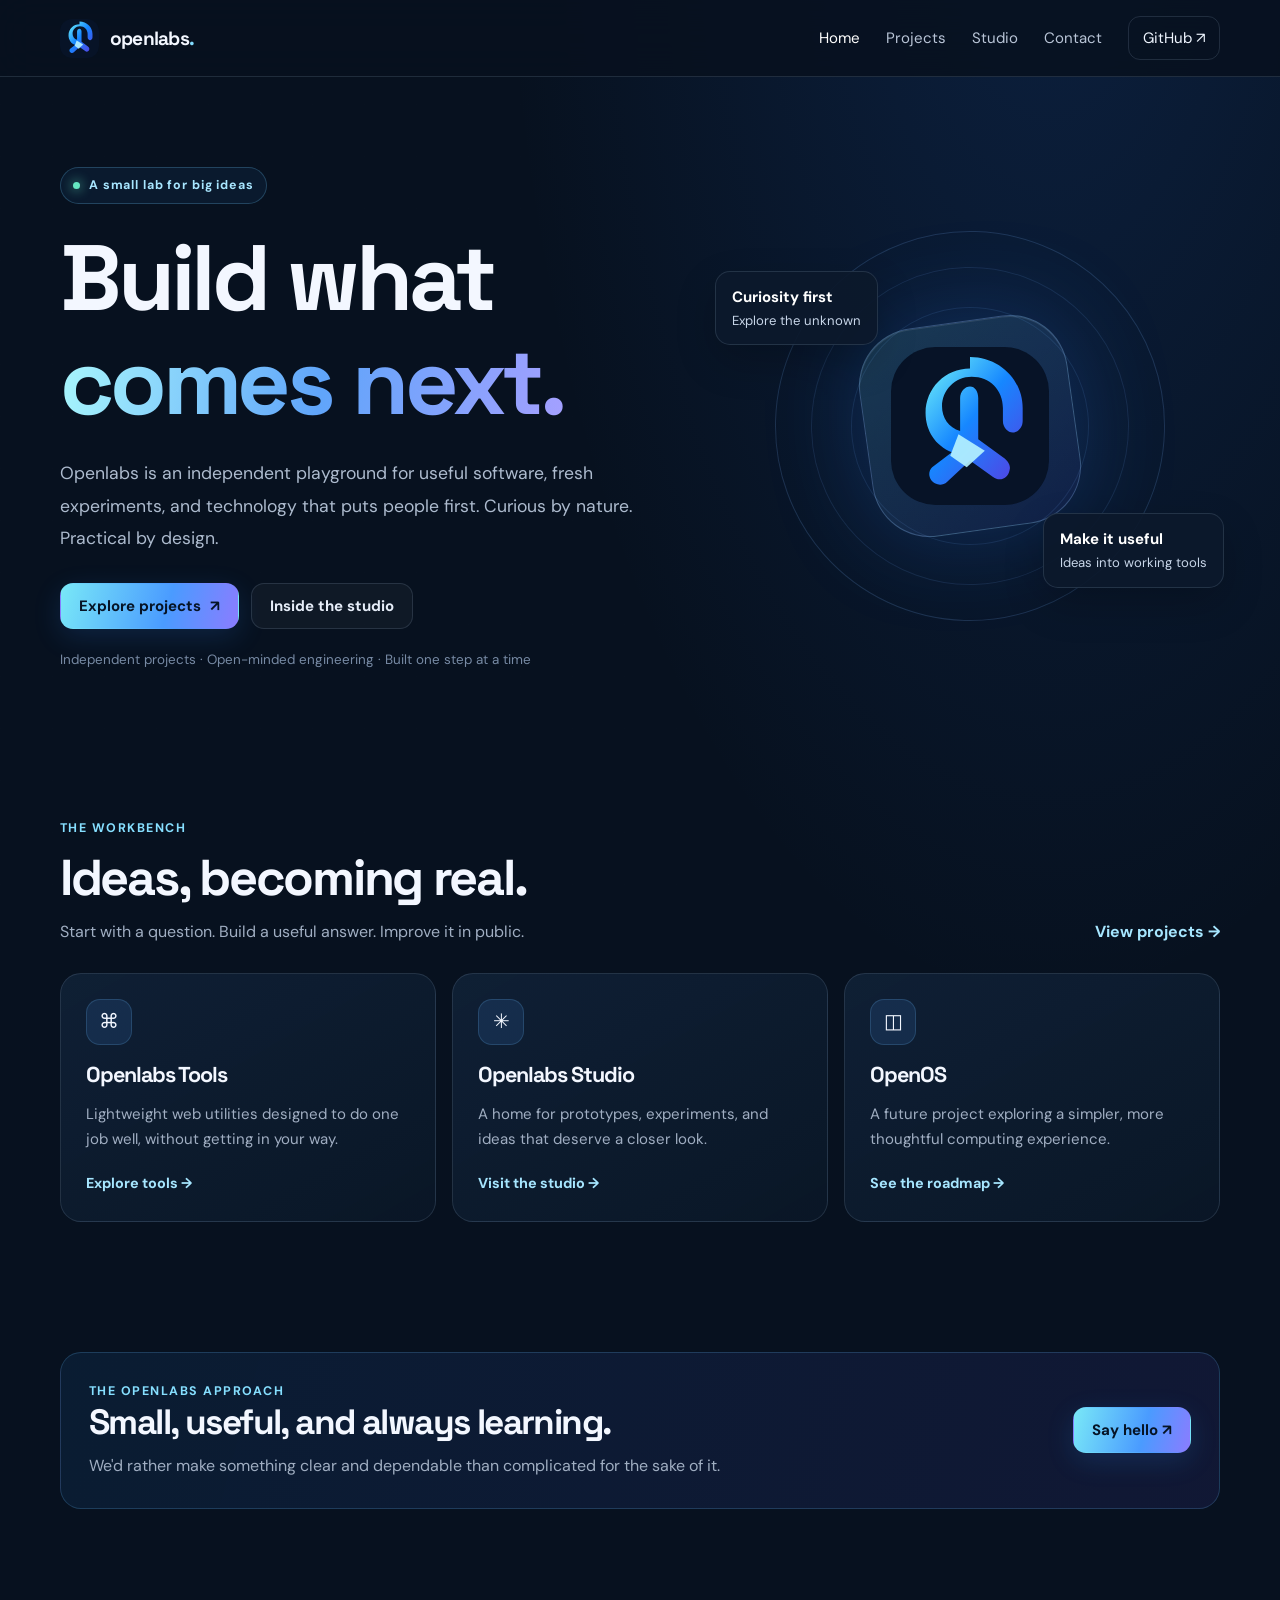
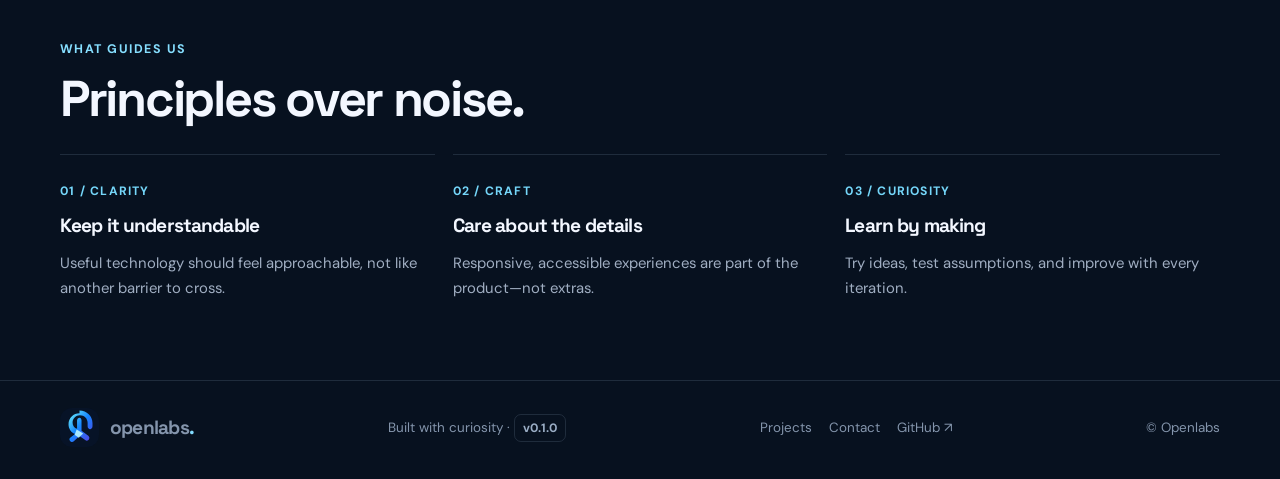
==== index.html @ aa815cd7 "V1" ====
<!doctype html>
<html lang="en">
<head>
<meta charset="utf-8"><meta name="viewport" content="width=device-width,initial-scale=1">
<meta name="theme-color" content="#07111f"><meta name="description" content="Openlabs builds useful software, fresh experiments, and thoughtful technology.">
<title>Openlabs — Build what comes next</title><link rel="icon" href="assets/openlabs-mark.svg" type="image/svg+xml"><link rel="stylesheet" href="styles.css"><script defer src="app.js"></script>
</head>
<body>
<a class="skip" href="#main">Skip to content</a>
<header class="top"><div class="wrap nav">
<a class="brand" href="index.html"><img src="assets/openlabs-mark.svg" alt=""><span>openlabs<span class="dot">.</span></span></a>
<button class="menu" data-menu aria-expanded="false" aria-label="Open navigation">☰</button>
<nav data-nav><a aria-current="page" href="index.html">Home</a><a href="projects.html">Projects</a><a href="studio.html">Studio</a><a href="contact.html">Contact</a><a class="nav-cta" href="https://github.com/OpenLabs-web/OpenLabs-Web" target="_blank" rel="noreferrer">GitHub ↗</a></nav>
</div></header>
<main id="main">
<section class="hero wrap">
<div class="hero-copy"><span class="pill"><i></i>A small lab for big ideas</span>
<h1>Build what<br><span class="gradient">comes next.</span></h1>
<p class="lead">Openlabs is an independent playground for useful software, fresh experiments, and technology that puts people first. Curious by nature. Practical by design.</p>
<div class="actions"><a class="button primary" href="projects.html">Explore projects <span>↗</span></a><a class="button secondary" href="studio.html">Inside the studio</a></div>
<p class="subtle">Independent projects · Open-minded engineering · Built one step at a time</p></div>
<div class="visual" aria-label="Openlabs logo illustration"><div class="orbit"></div><div class="logo-box"><img src="assets/openlabs-mark.svg" alt="Openlabs mark"></div><div class="float f1"><b>Curiosity first</b><span>Explore the unknown</span></div><div class="float f2"><b>Make it useful</b><span>Ideas into working tools</span></div></div>
</section>
<section class="section wrap"><div class="heading"><div><p class="kicker">THE WORKBENCH</p><h2>Ideas, becoming real.</h2><p class="muted">Start with a question. Build a useful answer. Improve it in public.</p></div><a class="link" href="projects.html">View projects →</a></div>
<div class="cards">
<article class="card"><div class="icon">⌘</div><h3>Openlabs Tools</h3><p>Lightweight web utilities designed to do one job well, without getting in your way.</p><a class="link" href="projects.html#tools">Explore tools →</a></article>
<article class="card"><div class="icon">✳</div><h3>Openlabs Studio</h3><p>A home for prototypes, experiments, and ideas that deserve a closer look.</p><a class="link" href="studio.html">Visit the studio →</a></article>
<article class="card"><div class="icon">◫</div><h3>OpenOS</h3><p>A future project exploring a simpler, more thoughtful computing experience.</p><a class="link" href="projects.html#openos">See the roadmap →</a></article>
</div></section>
<section class="section wrap"><div class="banner"><div><p class="kicker">THE OPENLABS APPROACH</p><h2>Small, useful, and always learning.</h2><p class="muted">We'd rather make something clear and dependable than complicated for the sake of it.</p></div><a class="button primary" href="contact.html">Say hello ↗</a></div></section>
<section class="section wrap"><p class="kicker">WHAT GUIDES US</p><h2>Principles over noise.</h2><div class="values"><article><span>01 / CLARITY</span><h3>Keep it understandable</h3><p>Useful technology should feel approachable, not like another barrier to cross.</p></article><article><span>02 / CRAFT</span><h3>Care about the details</h3><p>Responsive, accessible experiences are part of the product—not extras.</p></article><article><span>03 / CURIOSITY</span><h3>Learn by making</h3><p>Try ideas, test assumptions, and improve with every iteration.</p></article></div></section>
</main>
<footer><div class="wrap foot"><a class="brand" href="index.html"><img src="assets/openlabs-mark.svg" alt=""><span>openlabs<span class="dot">.</span></span></a><span>Built with curiosity · <b class="version">v0.1.0</b></span><div><a href="projects.html">Projects</a><a href="contact.html">Contact</a><a href="https://github.com/OpenLabs-web/OpenLabs-Web" target="_blank" rel="noreferrer">GitHub ↗</a></div><span>© <span data-year></span> Openlabs</span></div></footer>
</body></html>
---- styles.css ----
@import url('https://fonts.googleapis.com/css2?family=DM+Sans:wght@400;500;600;700&family=Space+Grotesk:wght@400;500;600;700&display=swap');
:root{color-scheme:dark;--bg:#07111f;--panel:#0d1a2c;--text:#f3f7ff;--muted:#a0aec2;--line:rgba(174,197,229,.15);--blue:#3295ff;--cyan:#67e8f9;--max:1160px}
*{box-sizing:border-box}html{scroll-behavior:smooth;scroll-padding-top:90px}body{margin:0;background:radial-gradient(ellipse at 82% -8%,rgba(35,109,225,.17),transparent 37%),var(--bg);color:var(--text);font:16px/1.65 'DM Sans',sans-serif}body:before{content:"";position:fixed;inset:0;pointer-events:none;z-index:-1;opacity:.2;background-image:linear-gradient(rgba(255,255,255,.018) 1px,transparent 1px),linear-gradient(90deg,rgba(255,255,255,.018) 1px,transparent 1px);background-size:52px 52px}
a{color:inherit;text-decoration:none}button,input,textarea{font:inherit}.wrap{width:min(calc(100% - 40px),var(--max));margin-inline:auto}.skip{position:absolute;left:-9999px;top:8px}.skip:focus{left:8px;background:#fff;color:#000;padding:10px;z-index:99}
.top{position:sticky;top:0;z-index:20;background:rgba(7,17,31,.86);backdrop-filter:blur(18px);border-bottom:1px solid var(--line)}.nav{min-height:76px;display:flex;align-items:center;justify-content:space-between;gap:24px}.brand{display:inline-flex;align-items:center;gap:11px;font:700 1.2rem 'Space Grotesk',sans-serif;letter-spacing:-.04em;white-space:nowrap}.brand img{width:39px;height:39px;border-radius:12px}.dot{color:#82dcff}.nav nav{display:flex;align-items:center;gap:26px;color:#b9c5d7;font-size:.94rem}.nav nav a:hover,.nav nav a[aria-current=page]{color:white}.nav .nav-cta{border:1px solid var(--line);border-radius:12px;padding:9px 14px;color:#eff6ff}.menu{display:none;border:1px solid var(--line);background:var(--panel);color:white;border-radius:12px;padding:8px 12px}
.hero{display:grid;grid-template-columns:1.1fr .9fr;align-items:center;gap:48px;padding-top:90px;padding-bottom:68px;position:relative}.pill{display:inline-flex;align-items:center;gap:9px;padding:7px 12px;border:1px solid rgba(115,205,255,.23);background:rgba(66,160,255,.07);border-radius:99px;color:#a8e6ff;font-size:.78rem;font-weight:700;letter-spacing:.07em}.pill i{width:7px;height:7px;border-radius:50%;background:#65e7c1;box-shadow:0 0 12px #65e7c1}
h1,h2,h3{font-family:'Space Grotesk',sans-serif;letter-spacing:-.045em;line-height:1.13;margin-top:0}h1{font-size:clamp(3.2rem,7.5vw,5.8rem);margin:22px 0}.gradient{background:linear-gradient(100deg,#a5f3fc 3%,#60a5fa 52%,#a5a0ff);-webkit-background-clip:text;background-clip:text;color:transparent}.lead{max-width:620px;color:#adbbce;font-size:1.1rem;line-height:1.85}.actions{display:flex;flex-wrap:wrap;gap:12px;margin:28px 0 20px}.button{display:inline-flex;align-items:center;justify-content:center;gap:9px;min-height:46px;padding:0 18px;border:1px solid transparent;border-radius:13px;font-weight:700;font-size:.94rem;cursor:pointer;transition:transform .2s}.button:hover{transform:translateY(-2px)}.primary{color:#061426;background:linear-gradient(105deg,#79e8f7,#4a9bff 60%,#8b7cff);box-shadow:0 8px 28px rgba(47,135,255,.16)}.secondary{background:rgba(255,255,255,.035);border-color:var(--line);color:#e6edf8}.subtle{font-size:.84rem;color:#778aa4}
.visual{min-height:380px;display:grid;place-items:center;position:relative}.orbit{position:absolute;width:min(100%,390px);aspect-ratio:1;border:1px solid rgba(126,180,255,.18);border-radius:50%;transform:rotate(-20deg)}.orbit:before,.orbit:after{content:"";position:absolute;border:1px solid rgba(126,180,255,.12);border-radius:50%;inset:35px;transform:rotate(40deg)}.orbit:after{inset:75px;transform:rotate(-55deg)}.logo-box{width:210px;height:210px;display:grid;place-items:center;position:relative;border-radius:58px;background:linear-gradient(145deg,rgba(100,212,255,.18),rgba(69,96,255,.13));border:1px solid rgba(146,197,255,.28);box-shadow:0 0 100px rgba(37,124,255,.23),inset 0 1px rgba(255,255,255,.1);transform:rotate(-8deg)}.logo-box img{width:158px;height:158px;transform:rotate(8deg)}.float{position:absolute;background:rgba(13,26,44,.92);border:1px solid var(--line);box-shadow:0 16px 40px #0003;padding:13px 16px;border-radius:15px;font-size:.82rem;color:#c8d6e9}.float b,.float span{display:block}.float b{color:white;font-size:.94rem}.f1{top:35px;left:-5px}.f2{bottom:28px;right:-4px}
.section{padding:65px 0}.heading{display:flex;align-items:end;justify-content:space-between;gap:25px;margin-bottom:27px}.kicker{color:#86dfff;font-size:.78rem;text-transform:uppercase;letter-spacing:.12em;font-weight:700;margin:0 0 12px}h2{font-size:clamp(2rem,4vw,3.15rem);margin:0 0 12px}.muted{color:var(--muted);max-width:640px;margin:0}.link{display:inline-flex;color:#a6e6ff;font-weight:700;white-space:nowrap}.cards{display:grid;grid-template-columns:repeat(3,1fr);gap:16px}.card{padding:25px;border-radius:21px;border:1px solid var(--line);background:linear-gradient(150deg,rgba(17,34,56,.88),rgba(10,23,39,.95));min-height:215px;transition:transform .2s,border-color .2s}.card:hover{transform:translateY(-4px);border-color:#6fc7ff66}.icon{width:46px;height:46px;display:grid;place-items:center;border-radius:14px;background:#489bff1f;border:1px solid #70c0ff30;font-size:1.25rem;margin-bottom:18px}.card h3{font-size:1.35rem;margin-bottom:10px}.card p{color:var(--muted);font-size:.94rem;margin-bottom:18px}.card .link{font-size:.9rem}.banner{padding:28px;border:1px solid #6ec2ff33;border-radius:21px;background:linear-gradient(105deg,#1c6bb422,#574fd01f);display:flex;align-items:center;justify-content:space-between;gap:25px}.banner h2{font-size:clamp(1.6rem,3vw,2.2rem)}.banner p{margin-bottom:0}.values{display:grid;grid-template-columns:repeat(3,1fr);gap:18px;margin-top:26px}.values article{border-top:1px solid var(--line);padding:22px 12px 0 0}.values span,.status{font-size:.76rem;color:#75d7fa;font-weight:700;letter-spacing:.1em}.values h3{margin:11px 0;font-size:1.2rem}.values p{color:var(--muted);font-size:.93rem}.page-hero{padding-top:74px;padding-bottom:34px}.page-hero h1{font-size:clamp(2.9rem,6vw,4.8rem);margin:20px 0}.page-hero .lead{max-width:720px}.tall{min-height:270px;display:flex;flex-direction:column}.tall .status{margin:0 0 16px}.tall .link{margin-top:auto;padding-top:12px}.contact-grid{display:grid;grid-template-columns:.85fr 1.15fr;gap:20px}.panel{padding:28px;border:1px solid var(--line);border-radius:21px;background:var(--panel)}.panel h2{font-size:1.55rem}.row{padding:17px 0;border-top:1px solid var(--line)}.row small{display:block;color:var(--muted);margin-bottom:6px}label{display:block;color:#dce7f7;font-weight:600;font-size:.9rem;margin:14px 0 7px}input,textarea{width:100%;border:1px solid #acc4e533;background:#081424;border-radius:11px;padding:13px 14px;color:white;outline:none}input:focus,textarea:focus{border-color:#63bdff;box-shadow:0 0 0 3px #4c9eff1f}textarea{min-height:130px;resize:vertical}.version{display:inline-flex;padding:3px 8px;border:1px solid var(--line);border-radius:7px;color:#9aadc5;font-size:.76rem}footer{border-top:1px solid var(--line);padding:27px 0 32px;color:#8495ac;font-size:.84rem}.foot{display:flex;align-items:center;justify-content:space-between;gap:18px;flex-wrap:wrap}.foot>div{display:flex;gap:17px}.foot a:hover{color:#fff}[hidden]{display:none!important}
@media(max-width:900px){.hero{grid-template-columns:1fr;gap:10px;padding-top:65px}.visual{min-height:320px}.orbit{width:310px}.logo-box{width:175px;height:175px;border-radius:48px}.logo-box img{width:132px;height:132px}.f1{left:9%}.f2{right:8%}.cards{grid-template-columns:repeat(2,1fr)}.contact-grid{grid-template-columns:1fr}}
@media(max-width:650px){.wrap{width:min(calc(100% - 30px),var(--max))}.nav{min-height:68px}.menu{display:block}.nav nav{display:none;position:absolute;top:68px;left:0;right:0;padding:12px 20px 18px;background:#081525;border-bottom:1px solid var(--line);flex-direction:column;align-items:stretch;gap:0}.nav nav.open{display:flex}.nav nav a{padding:11px 4px;border-bottom:1px solid #ffffff0b}.nav nav .nav-cta{margin-top:8px;text-align:center}.brand{font-size:1.08rem}.brand img{width:35px;height:35px}.hero{padding-top:56px;padding-bottom:30px}h1{font-size:clamp(2.7rem,12vw,4.4rem)}.lead{font-size:1rem}.visual{min-height:275px}.orbit{width:255px}.logo-box{width:145px;height:145px;border-radius:40px}.logo-box img{width:110px;height:110px}.float{padding:10px 12px;font-size:.74rem}.f1{top:12px;left:0}.f2{bottom:10px;right:0}.section{padding:48px 0}.heading{display:block}.heading .link{margin-top:18px}.cards,.values{grid-template-columns:1fr}.card{min-height:auto}.banner{align-items:flex-start;flex-direction:column;padding:22px}.page-hero{padding-top:52px}.tall{min-height:220px}.panel{padding:22px}.foot{align-items:flex-start;flex-direction:column}.foot>div{flex-wrap:wrap}}
@media(prefers-reduced-motion:reduce){*,*::before,*::after{scroll-behavior:auto!important;transition:none!important}}
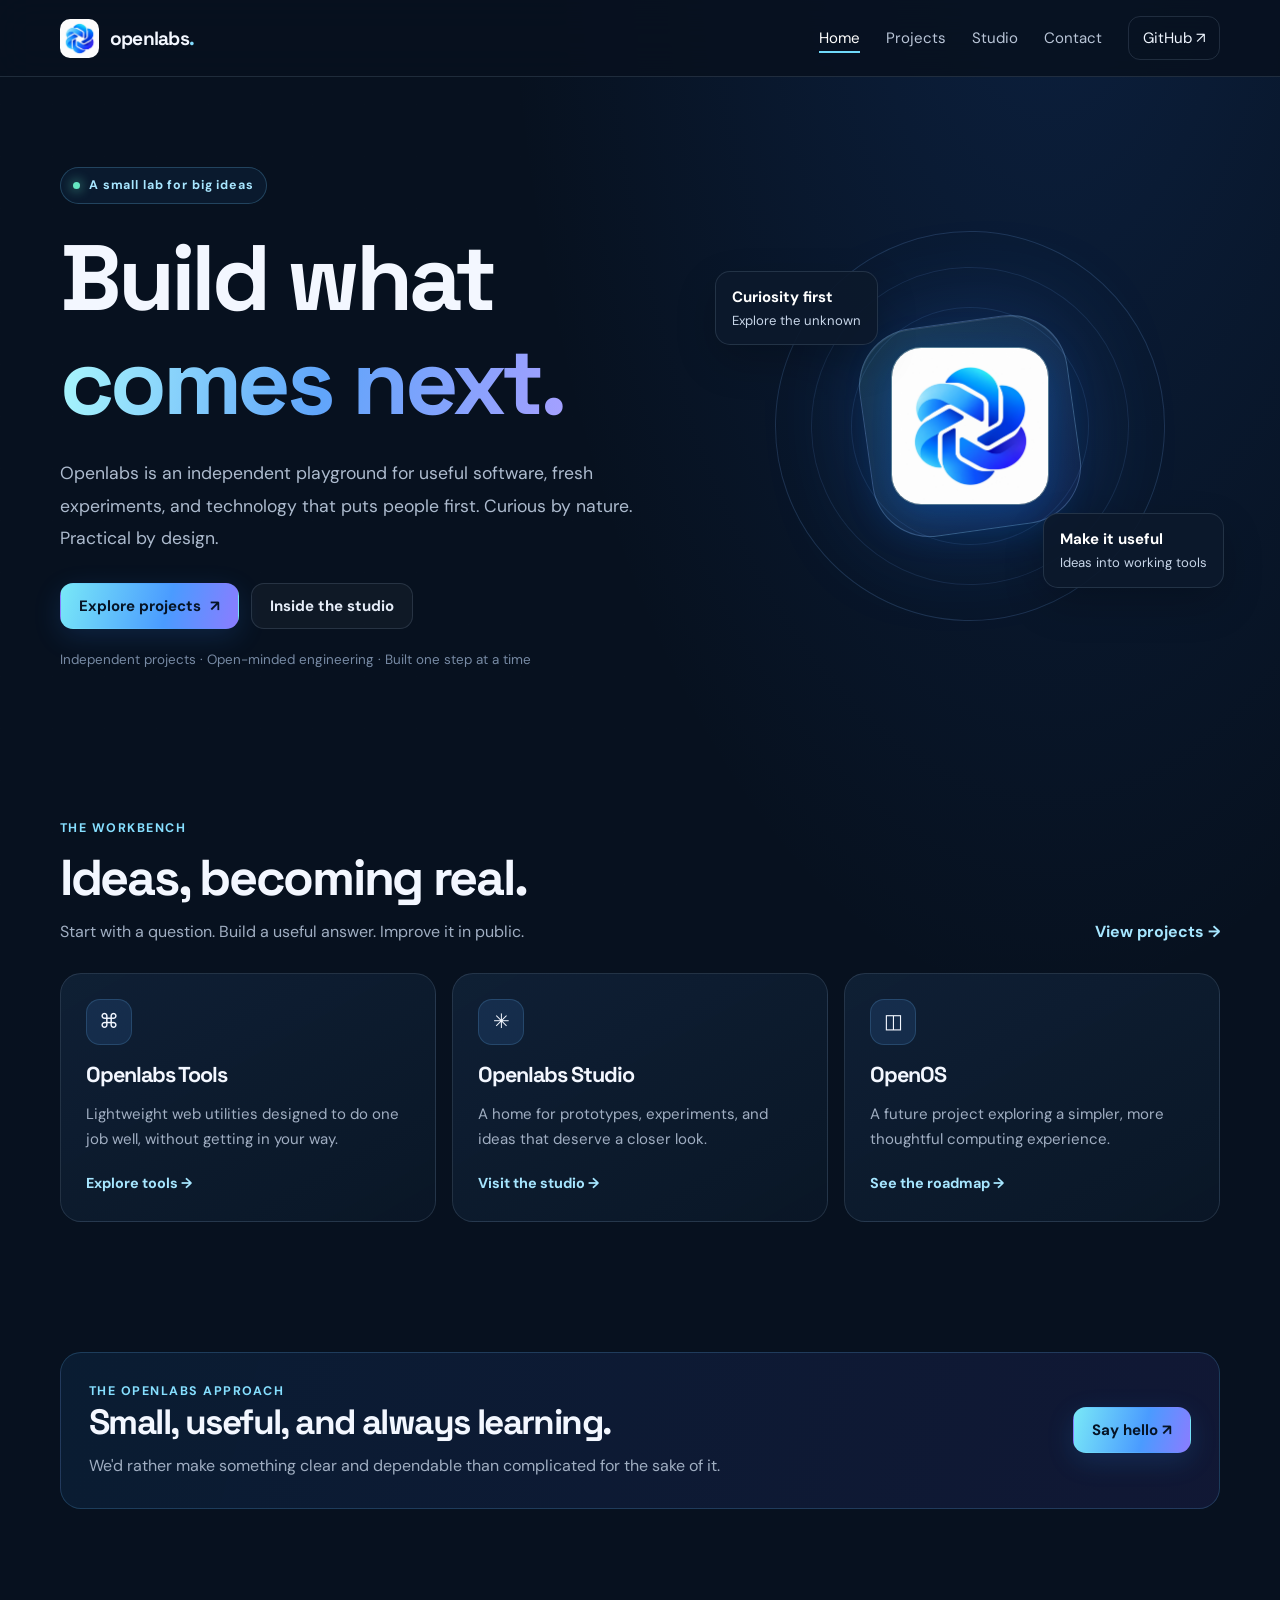
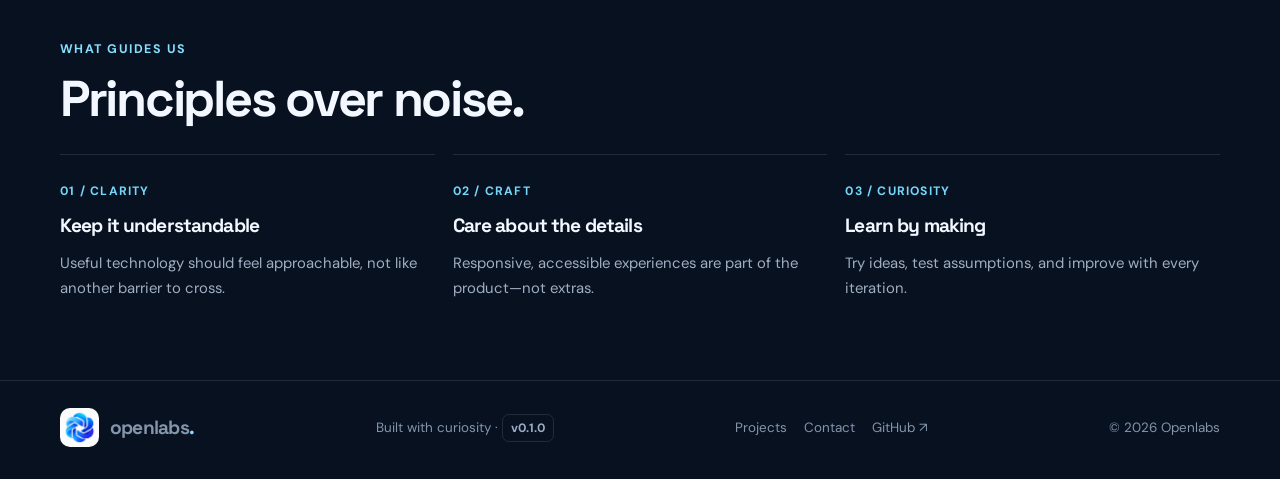
==== commit 5970e7cf: "Initial Openlabs website" ====
--- a/index.html
+++ b/index.html
@@ -3,14 +3,14 @@
 <head>
 <meta charset="utf-8"><meta name="viewport" content="width=device-width,initial-scale=1">
 <meta name="theme-color" content="#07111f"><meta name="description" content="Openlabs builds useful software, fresh experiments, and thoughtful technology.">
-<title>Openlabs — Build what comes next</title><link rel="icon" href="assets/openlabs-mark.svg" type="image/svg+xml"><link rel="stylesheet" href="styles.css"><script defer src="app.js"></script>
+<title>Openlabs — Build what comes next</title><link rel="stylesheet" href="styles.css"><script defer src="app.js"></script>
 </head>
 <body>
 <a class="skip" href="#main">Skip to content</a>
 <header class="top"><div class="wrap nav">
-<a class="brand" href="index.html"><img src="assets/openlabs-mark.svg" alt=""><span>openlabs<span class="dot">.</span></span></a>
-<button class="menu" data-menu aria-expanded="false" aria-label="Open navigation">☰</button>
-<nav data-nav><a aria-current="page" href="index.html">Home</a><a href="projects.html">Projects</a><a href="studio.html">Studio</a><a href="contact.html">Contact</a><a class="nav-cta" href="https://github.com/OpenLabs-web/OpenLabs-Web" target="_blank" rel="noreferrer">GitHub ↗</a></nav>
+<a class="brand" href="index.html"><img class="brand-logo" src="assets/openlabs-logo.jpg" alt=""><span>openlabs<span class="dot">.</span></span></a>
+<button class="menu" data-menu aria-expanded="false" type="button" aria-label="Open navigation"><span aria-hidden="true">☰</span></button>
+<nav data-nav><a aria-current="page" href="index.html">Home</a><a href="projects.html">Projects</a><a href="studio.html">Studio</a><a href="contact.html">Contact</a><a class="nav-cta" href="https://github.com/OpenLabs-web/openlabs-web.github.io" target="_blank" rel="noreferrer">GitHub ↗</a></nav>
 </div></header>
 <main id="main">
 <section class="hero wrap">
@@ -19,7 +19,7 @@
 <p class="lead">Openlabs is an independent playground for useful software, fresh experiments, and technology that puts people first. Curious by nature. Practical by design.</p>
 <div class="actions"><a class="button primary" href="projects.html">Explore projects <span>↗</span></a><a class="button secondary" href="studio.html">Inside the studio</a></div>
 <p class="subtle">Independent projects · Open-minded engineering · Built one step at a time</p></div>
-<div class="visual" aria-label="Openlabs logo illustration"><div class="orbit"></div><div class="logo-box"><img src="assets/openlabs-mark.svg" alt="Openlabs mark"></div><div class="float f1"><b>Curiosity first</b><span>Explore the unknown</span></div><div class="float f2"><b>Make it useful</b><span>Ideas into working tools</span></div></div>
+<div class="visual" aria-hidden="true"><div class="orbit"></div><div class="logo-box"><img class="hero-logo" src="assets/openlabs-logo.jpg" alt=""></div><div class="float f1"><b>Curiosity first</b><span>Explore the unknown</span></div><div class="float f2"><b>Make it useful</b><span>Ideas into working tools</span></div></div>
 </section>
 <section class="section wrap"><div class="heading"><div><p class="kicker">THE WORKBENCH</p><h2>Ideas, becoming real.</h2><p class="muted">Start with a question. Build a useful answer. Improve it in public.</p></div><a class="link" href="projects.html">View projects →</a></div>
 <div class="cards">
@@ -30,5 +30,5 @@
 <section class="section wrap"><div class="banner"><div><p class="kicker">THE OPENLABS APPROACH</p><h2>Small, useful, and always learning.</h2><p class="muted">We'd rather make something clear and dependable than complicated for the sake of it.</p></div><a class="button primary" href="contact.html">Say hello ↗</a></div></section>
 <section class="section wrap"><p class="kicker">WHAT GUIDES US</p><h2>Principles over noise.</h2><div class="values"><article><span>01 / CLARITY</span><h3>Keep it understandable</h3><p>Useful technology should feel approachable, not like another barrier to cross.</p></article><article><span>02 / CRAFT</span><h3>Care about the details</h3><p>Responsive, accessible experiences are part of the product—not extras.</p></article><article><span>03 / CURIOSITY</span><h3>Learn by making</h3><p>Try ideas, test assumptions, and improve with every iteration.</p></article></div></section>
 </main>
-<footer><div class="wrap foot"><a class="brand" href="index.html"><img src="assets/openlabs-mark.svg" alt=""><span>openlabs<span class="dot">.</span></span></a><span>Built with curiosity · <b class="version">v0.1.0</b></span><div><a href="projects.html">Projects</a><a href="contact.html">Contact</a><a href="https://github.com/OpenLabs-web/OpenLabs-Web" target="_blank" rel="noreferrer">GitHub ↗</a></div><span>© <span data-year></span> Openlabs</span></div></footer>
+<footer><div class="wrap foot"><a class="brand" href="index.html"><img class="brand-logo" src="assets/openlabs-logo.jpg" alt=""><span>openlabs<span class="dot">.</span></span></a><span>Built with curiosity · <b class="version">v0.1.0</b></span><div><a href="projects.html">Projects</a><a href="contact.html">Contact</a><a href="https://github.com/OpenLabs-web/openlabs-web.github.io" target="_blank" rel="noreferrer">GitHub ↗</a></div><span>© <span data-year></span> Openlabs</span></div></footer>
 </body></html>
--- a/styles.css
+++ b/styles.css
@@ -1,12 +1,12 @@
 @import url('https://fonts.googleapis.com/css2?family=DM+Sans:wght@400;500;600;700&family=Space+Grotesk:wght@400;500;600;700&display=swap');
 :root{color-scheme:dark;--bg:#07111f;--panel:#0d1a2c;--text:#f3f7ff;--muted:#a0aec2;--line:rgba(174,197,229,.15);--blue:#3295ff;--cyan:#67e8f9;--max:1160px}
 *{box-sizing:border-box}html{scroll-behavior:smooth;scroll-padding-top:90px}body{margin:0;background:radial-gradient(ellipse at 82% -8%,rgba(35,109,225,.17),transparent 37%),var(--bg);color:var(--text);font:16px/1.65 'DM Sans',sans-serif}body:before{content:"";position:fixed;inset:0;pointer-events:none;z-index:-1;opacity:.2;background-image:linear-gradient(rgba(255,255,255,.018) 1px,transparent 1px),linear-gradient(90deg,rgba(255,255,255,.018) 1px,transparent 1px);background-size:52px 52px}
-a{color:inherit;text-decoration:none}button,input,textarea{font:inherit}.wrap{width:min(calc(100% - 40px),var(--max));margin-inline:auto}.skip{position:absolute;left:-9999px;top:8px}.skip:focus{left:8px;background:#fff;color:#000;padding:10px;z-index:99}
-.top{position:sticky;top:0;z-index:20;background:rgba(7,17,31,.86);backdrop-filter:blur(18px);border-bottom:1px solid var(--line)}.nav{min-height:76px;display:flex;align-items:center;justify-content:space-between;gap:24px}.brand{display:inline-flex;align-items:center;gap:11px;font:700 1.2rem 'Space Grotesk',sans-serif;letter-spacing:-.04em;white-space:nowrap}.brand img{width:39px;height:39px;border-radius:12px}.dot{color:#82dcff}.nav nav{display:flex;align-items:center;gap:26px;color:#b9c5d7;font-size:.94rem}.nav nav a:hover,.nav nav a[aria-current=page]{color:white}.nav .nav-cta{border:1px solid var(--line);border-radius:12px;padding:9px 14px;color:#eff6ff}.menu{display:none;border:1px solid var(--line);background:var(--panel);color:white;border-radius:12px;padding:8px 12px}
+a{color:inherit;text-decoration:none}button,input,textarea{font:inherit}.wrap{width:min(calc(100% - 40px),var(--max));margin-inline:auto}.skip{position:fixed;left:16px;top:12px;z-index:99;padding:10px 14px;border:1px solid var(--line);border-radius:10px;background:#fff;color:#07111f;transform:translateY(-160%);transition:transform .2s}.skip:focus{transform:translateY(0)}:focus-visible{outline:3px solid #7ce7fa;outline-offset:4px;border-radius:5px}
+.top{position:sticky;top:0;z-index:20;background:rgba(7,17,31,.86);backdrop-filter:blur(18px);border-bottom:1px solid var(--line)}.nav{min-height:76px;display:flex;align-items:center;justify-content:space-between;gap:24px}.brand{display:inline-flex;align-items:center;gap:11px;font:700 1.2rem 'Space Grotesk',sans-serif;letter-spacing:-.04em;white-space:nowrap}.brand-logo{width:39px;height:39px;display:block;object-fit:cover;border-radius:10px}.dot{color:#82dcff}.nav nav{display:flex;align-items:center;gap:26px;color:#b9c5d7;font-size:.94rem}.nav nav a:hover,.nav nav a[aria-current=page]{color:white}.nav nav a[aria-current=page]:not(.nav-cta){text-decoration:underline;text-decoration-color:#70dafa;text-underline-offset:8px;text-decoration-thickness:2px}.nav .nav-cta:hover{background:#ffffff0b;border-color:#78dfff55}.nav .nav-cta{border:1px solid var(--line);border-radius:12px;padding:9px 14px;color:#eff6ff}.menu{display:none;border:1px solid var(--line);background:var(--panel);color:white;border-radius:12px;padding:8px 12px}
 .hero{display:grid;grid-template-columns:1.1fr .9fr;align-items:center;gap:48px;padding-top:90px;padding-bottom:68px;position:relative}.pill{display:inline-flex;align-items:center;gap:9px;padding:7px 12px;border:1px solid rgba(115,205,255,.23);background:rgba(66,160,255,.07);border-radius:99px;color:#a8e6ff;font-size:.78rem;font-weight:700;letter-spacing:.07em}.pill i{width:7px;height:7px;border-radius:50%;background:#65e7c1;box-shadow:0 0 12px #65e7c1}
-h1,h2,h3{font-family:'Space Grotesk',sans-serif;letter-spacing:-.045em;line-height:1.13;margin-top:0}h1{font-size:clamp(3.2rem,7.5vw,5.8rem);margin:22px 0}.gradient{background:linear-gradient(100deg,#a5f3fc 3%,#60a5fa 52%,#a5a0ff);-webkit-background-clip:text;background-clip:text;color:transparent}.lead{max-width:620px;color:#adbbce;font-size:1.1rem;line-height:1.85}.actions{display:flex;flex-wrap:wrap;gap:12px;margin:28px 0 20px}.button{display:inline-flex;align-items:center;justify-content:center;gap:9px;min-height:46px;padding:0 18px;border:1px solid transparent;border-radius:13px;font-weight:700;font-size:.94rem;cursor:pointer;transition:transform .2s}.button:hover{transform:translateY(-2px)}.primary{color:#061426;background:linear-gradient(105deg,#79e8f7,#4a9bff 60%,#8b7cff);box-shadow:0 8px 28px rgba(47,135,255,.16)}.secondary{background:rgba(255,255,255,.035);border-color:var(--line);color:#e6edf8}.subtle{font-size:.84rem;color:#778aa4}
-.visual{min-height:380px;display:grid;place-items:center;position:relative}.orbit{position:absolute;width:min(100%,390px);aspect-ratio:1;border:1px solid rgba(126,180,255,.18);border-radius:50%;transform:rotate(-20deg)}.orbit:before,.orbit:after{content:"";position:absolute;border:1px solid rgba(126,180,255,.12);border-radius:50%;inset:35px;transform:rotate(40deg)}.orbit:after{inset:75px;transform:rotate(-55deg)}.logo-box{width:210px;height:210px;display:grid;place-items:center;position:relative;border-radius:58px;background:linear-gradient(145deg,rgba(100,212,255,.18),rgba(69,96,255,.13));border:1px solid rgba(146,197,255,.28);box-shadow:0 0 100px rgba(37,124,255,.23),inset 0 1px rgba(255,255,255,.1);transform:rotate(-8deg)}.logo-box img{width:158px;height:158px;transform:rotate(8deg)}.float{position:absolute;background:rgba(13,26,44,.92);border:1px solid var(--line);box-shadow:0 16px 40px #0003;padding:13px 16px;border-radius:15px;font-size:.82rem;color:#c8d6e9}.float b,.float span{display:block}.float b{color:white;font-size:.94rem}.f1{top:35px;left:-5px}.f2{bottom:28px;right:-4px}
-.section{padding:65px 0}.heading{display:flex;align-items:end;justify-content:space-between;gap:25px;margin-bottom:27px}.kicker{color:#86dfff;font-size:.78rem;text-transform:uppercase;letter-spacing:.12em;font-weight:700;margin:0 0 12px}h2{font-size:clamp(2rem,4vw,3.15rem);margin:0 0 12px}.muted{color:var(--muted);max-width:640px;margin:0}.link{display:inline-flex;color:#a6e6ff;font-weight:700;white-space:nowrap}.cards{display:grid;grid-template-columns:repeat(3,1fr);gap:16px}.card{padding:25px;border-radius:21px;border:1px solid var(--line);background:linear-gradient(150deg,rgba(17,34,56,.88),rgba(10,23,39,.95));min-height:215px;transition:transform .2s,border-color .2s}.card:hover{transform:translateY(-4px);border-color:#6fc7ff66}.icon{width:46px;height:46px;display:grid;place-items:center;border-radius:14px;background:#489bff1f;border:1px solid #70c0ff30;font-size:1.25rem;margin-bottom:18px}.card h3{font-size:1.35rem;margin-bottom:10px}.card p{color:var(--muted);font-size:.94rem;margin-bottom:18px}.card .link{font-size:.9rem}.banner{padding:28px;border:1px solid #6ec2ff33;border-radius:21px;background:linear-gradient(105deg,#1c6bb422,#574fd01f);display:flex;align-items:center;justify-content:space-between;gap:25px}.banner h2{font-size:clamp(1.6rem,3vw,2.2rem)}.banner p{margin-bottom:0}.values{display:grid;grid-template-columns:repeat(3,1fr);gap:18px;margin-top:26px}.values article{border-top:1px solid var(--line);padding:22px 12px 0 0}.values span,.status{font-size:.76rem;color:#75d7fa;font-weight:700;letter-spacing:.1em}.values h3{margin:11px 0;font-size:1.2rem}.values p{color:var(--muted);font-size:.93rem}.page-hero{padding-top:74px;padding-bottom:34px}.page-hero h1{font-size:clamp(2.9rem,6vw,4.8rem);margin:20px 0}.page-hero .lead{max-width:720px}.tall{min-height:270px;display:flex;flex-direction:column}.tall .status{margin:0 0 16px}.tall .link{margin-top:auto;padding-top:12px}.contact-grid{display:grid;grid-template-columns:.85fr 1.15fr;gap:20px}.panel{padding:28px;border:1px solid var(--line);border-radius:21px;background:var(--panel)}.panel h2{font-size:1.55rem}.row{padding:17px 0;border-top:1px solid var(--line)}.row small{display:block;color:var(--muted);margin-bottom:6px}label{display:block;color:#dce7f7;font-weight:600;font-size:.9rem;margin:14px 0 7px}input,textarea{width:100%;border:1px solid #acc4e533;background:#081424;border-radius:11px;padding:13px 14px;color:white;outline:none}input:focus,textarea:focus{border-color:#63bdff;box-shadow:0 0 0 3px #4c9eff1f}textarea{min-height:130px;resize:vertical}.version{display:inline-flex;padding:3px 8px;border:1px solid var(--line);border-radius:7px;color:#9aadc5;font-size:.76rem}footer{border-top:1px solid var(--line);padding:27px 0 32px;color:#8495ac;font-size:.84rem}.foot{display:flex;align-items:center;justify-content:space-between;gap:18px;flex-wrap:wrap}.foot>div{display:flex;gap:17px}.foot a:hover{color:#fff}[hidden]{display:none!important}
-@media(max-width:900px){.hero{grid-template-columns:1fr;gap:10px;padding-top:65px}.visual{min-height:320px}.orbit{width:310px}.logo-box{width:175px;height:175px;border-radius:48px}.logo-box img{width:132px;height:132px}.f1{left:9%}.f2{right:8%}.cards{grid-template-columns:repeat(2,1fr)}.contact-grid{grid-template-columns:1fr}}
-@media(max-width:650px){.wrap{width:min(calc(100% - 30px),var(--max))}.nav{min-height:68px}.menu{display:block}.nav nav{display:none;position:absolute;top:68px;left:0;right:0;padding:12px 20px 18px;background:#081525;border-bottom:1px solid var(--line);flex-direction:column;align-items:stretch;gap:0}.nav nav.open{display:flex}.nav nav a{padding:11px 4px;border-bottom:1px solid #ffffff0b}.nav nav .nav-cta{margin-top:8px;text-align:center}.brand{font-size:1.08rem}.brand img{width:35px;height:35px}.hero{padding-top:56px;padding-bottom:30px}h1{font-size:clamp(2.7rem,12vw,4.4rem)}.lead{font-size:1rem}.visual{min-height:275px}.orbit{width:255px}.logo-box{width:145px;height:145px;border-radius:40px}.logo-box img{width:110px;height:110px}.float{padding:10px 12px;font-size:.74rem}.f1{top:12px;left:0}.f2{bottom:10px;right:0}.section{padding:48px 0}.heading{display:block}.heading .link{margin-top:18px}.cards,.values{grid-template-columns:1fr}.card{min-height:auto}.banner{align-items:flex-start;flex-direction:column;padding:22px}.page-hero{padding-top:52px}.tall{min-height:220px}.panel{padding:22px}.foot{align-items:flex-start;flex-direction:column}.foot>div{flex-wrap:wrap}}
-@media(prefers-reduced-motion:reduce){*,*::before,*::after{scroll-behavior:auto!important;transition:none!important}}
+h1,h2,h3{font-family:'Space Grotesk',sans-serif;letter-spacing:-.045em;line-height:1.13;margin-top:0}h1{font-size:clamp(3.2rem,7.5vw,5.8rem);margin:22px 0}.gradient{background:linear-gradient(100deg,#a5f3fc 3%,#60a5fa 52%,#a5a0ff);-webkit-background-clip:text;background-clip:text;color:transparent}.lead{max-width:620px;color:#adbbce;font-size:1.1rem;line-height:1.85}.actions{display:flex;flex-wrap:wrap;gap:12px;margin:28px 0 20px}.button{display:inline-flex;align-items:center;justify-content:center;gap:9px;min-height:46px;padding:0 18px;border:1px solid transparent;border-radius:13px;font-weight:700;font-size:.94rem;cursor:pointer;transition:transform .2s}.button:hover{transform:translateY(-2px)}.button:focus-visible,.menu:focus-visible{outline:3px solid #7ce7fa;outline-offset:4px}.primary{color:#061426;background:linear-gradient(105deg,#79e8f7,#4a9bff 60%,#8b7cff);box-shadow:0 8px 28px rgba(47,135,255,.16)}.secondary{background:rgba(255,255,255,.035);border-color:var(--line);color:#e6edf8}.subtle{font-size:.84rem;color:#778aa4}
+.visual{min-height:380px;display:grid;place-items:center;position:relative}.orbit{position:absolute;width:min(100%,390px);aspect-ratio:1;border:1px solid rgba(126,180,255,.18);border-radius:50%;transform:rotate(-20deg)}.orbit:before,.orbit:after{content:"";position:absolute;border:1px solid rgba(126,180,255,.12);border-radius:50%;inset:35px;transform:rotate(40deg)}.orbit:after{inset:75px;transform:rotate(-55deg)}.logo-box{width:210px;height:210px;display:grid;place-items:center;position:relative;border-radius:58px;background:linear-gradient(145deg,rgba(100,212,255,.18),rgba(69,96,255,.13));border:1px solid rgba(146,197,255,.28);box-shadow:0 0 100px rgba(37,124,255,.23),inset 0 1px rgba(255,255,255,.1);transform:rotate(-8deg)}.hero-logo{width:158px;height:158px;display:block;object-fit:cover;border:1px solid #b4efff66;border-radius:30px;transform:rotate(8deg);box-shadow:0 12px 45px #087aff55}.float{position:absolute;background:rgba(13,26,44,.92);border:1px solid var(--line);box-shadow:0 16px 40px #0003;padding:13px 16px;border-radius:15px;font-size:.82rem;color:#c8d6e9}.float b,.float span{display:block}.float b{color:white;font-size:.94rem}.f1{top:35px;left:-5px}.f2{bottom:28px;right:-4px}
+.section{padding:65px 0}.heading{display:flex;align-items:end;justify-content:space-between;gap:25px;margin-bottom:27px}.kicker{color:#86dfff;font-size:.78rem;text-transform:uppercase;letter-spacing:.12em;font-weight:700;margin:0 0 12px}h2{font-size:clamp(2rem,4vw,3.15rem);margin:0 0 12px}.muted{color:var(--muted);max-width:640px;margin:0}.link{display:inline-flex;color:#a6e6ff;font-weight:700;white-space:nowrap}.cards{display:grid;grid-template-columns:repeat(3,1fr);gap:16px}.card{padding:25px;border-radius:21px;border:1px solid var(--line);background:linear-gradient(150deg,rgba(17,34,56,.88),rgba(10,23,39,.95));min-height:215px;transition:transform .2s,border-color .2s,box-shadow .2s}.card:hover{transform:translateY(-4px);border-color:#6fc7ff66;box-shadow:0 18px 42px #0002}.icon{width:46px;height:46px;display:grid;place-items:center;border-radius:14px;background:#489bff1f;border:1px solid #70c0ff30;font-size:1.25rem;margin-bottom:18px}.card h3{font-size:1.35rem;margin-bottom:10px}.card p{color:var(--muted);font-size:.94rem;margin-bottom:18px}.card .link{font-size:.9rem}.banner{padding:28px;border:1px solid #6ec2ff33;border-radius:21px;background:linear-gradient(105deg,#1c6bb422,#574fd01f);display:flex;align-items:center;justify-content:space-between;gap:25px}.banner h2{font-size:clamp(1.6rem,3vw,2.2rem)}.banner p{margin-bottom:0}.values{display:grid;grid-template-columns:repeat(3,1fr);gap:18px;margin-top:26px}.values article{border-top:1px solid var(--line);padding:22px 12px 0 0}.values span,.status{font-size:.76rem;color:#75d7fa;font-weight:700;letter-spacing:.1em}.values h3{margin:11px 0;font-size:1.2rem}.values p{color:var(--muted);font-size:.93rem}.page-hero{padding-top:74px;padding-bottom:34px}.page-hero h1{font-size:clamp(2.9rem,6vw,4.8rem);margin:20px 0}.page-hero .lead{max-width:720px}.tall{min-height:270px;display:flex;flex-direction:column}.tall .status{margin:0 0 16px}.tall .link{margin-top:auto;padding-top:12px}.contact-grid{display:grid;grid-template-columns:.85fr 1.15fr;gap:20px}.panel{padding:28px;border:1px solid var(--line);border-radius:21px;background:var(--panel)}.panel h2{font-size:1.55rem}.row{padding:17px 0;border-top:1px solid var(--line)}.row small{display:block;color:var(--muted);margin-bottom:6px}label{display:block;color:#dce7f7;font-weight:600;font-size:.9rem;margin:14px 0 7px}input,textarea{width:100%;border:1px solid #acc4e533;background:#081424;border-radius:11px;padding:13px 14px;color:white;outline:none}input:focus,textarea:focus{border-color:#63bdff;box-shadow:0 0 0 3px #4c9eff1f}textarea{min-height:130px;resize:vertical}.version{display:inline-flex;padding:3px 8px;border:1px solid var(--line);border-radius:7px;color:#9aadc5;font-size:.76rem}footer{border-top:1px solid var(--line);padding:27px 0 32px;color:#8495ac;font-size:.84rem}.foot{display:flex;align-items:center;justify-content:space-between;gap:18px;flex-wrap:wrap}.foot>div{display:flex;gap:17px}.foot a:hover{color:#fff}[hidden]{display:none!important}
+@media(max-width:900px){.hero{grid-template-columns:1fr;gap:10px;padding-top:65px}.visual{min-height:320px}.orbit{width:310px}.logo-box{width:175px;height:175px;border-radius:48px}.hero-logo{width:132px;height:132px;border-radius:25px}.f1{left:9%}.f2{right:8%}.cards{grid-template-columns:repeat(2,1fr)}.contact-grid{grid-template-columns:1fr}}
+@media(max-width:650px){.wrap{width:min(calc(100% - 30px),var(--max))}.nav{min-height:68px}.menu{display:block}.nav nav[aria-hidden="true"]{visibility:hidden}.nav nav{display:none;position:absolute;top:68px;left:0;right:0;padding:12px 20px 18px;background:#081525;border-bottom:1px solid var(--line);flex-direction:column;align-items:stretch;gap:0}.nav nav.open{display:flex;visibility:visible}.nav nav a{padding:11px 4px;border-bottom:1px solid #ffffff0b}.nav nav .nav-cta{margin-top:8px;text-align:center}.brand{font-size:1.08rem}.brand-logo{width:35px;height:35px}.hero{padding-top:56px;padding-bottom:30px}h1{font-size:clamp(2.7rem,12vw,4.4rem)}.lead{font-size:1rem}.visual{min-height:275px}.orbit{width:255px}.logo-box{width:145px;height:145px;border-radius:40px}.hero-logo{width:110px;height:110px;border-radius:22px}.float{padding:10px 12px;font-size:.74rem}.f1{top:12px;left:0}.f2{bottom:10px;right:0}.section{padding:48px 0}.heading{display:block}.heading .link{margin-top:18px}.cards,.values{grid-template-columns:1fr}.card{min-height:auto}.banner{align-items:flex-start;flex-direction:column;padding:22px}.page-hero{padding-top:52px}.tall{min-height:220px}.panel{padding:22px}.foot{align-items:flex-start;flex-direction:column}.foot>div{flex-wrap:wrap}}
+@media(prefers-reduced-motion:reduce){*,*::before,*::after{scroll-behavior:auto!important;transition:none!important;animation:none!important}}
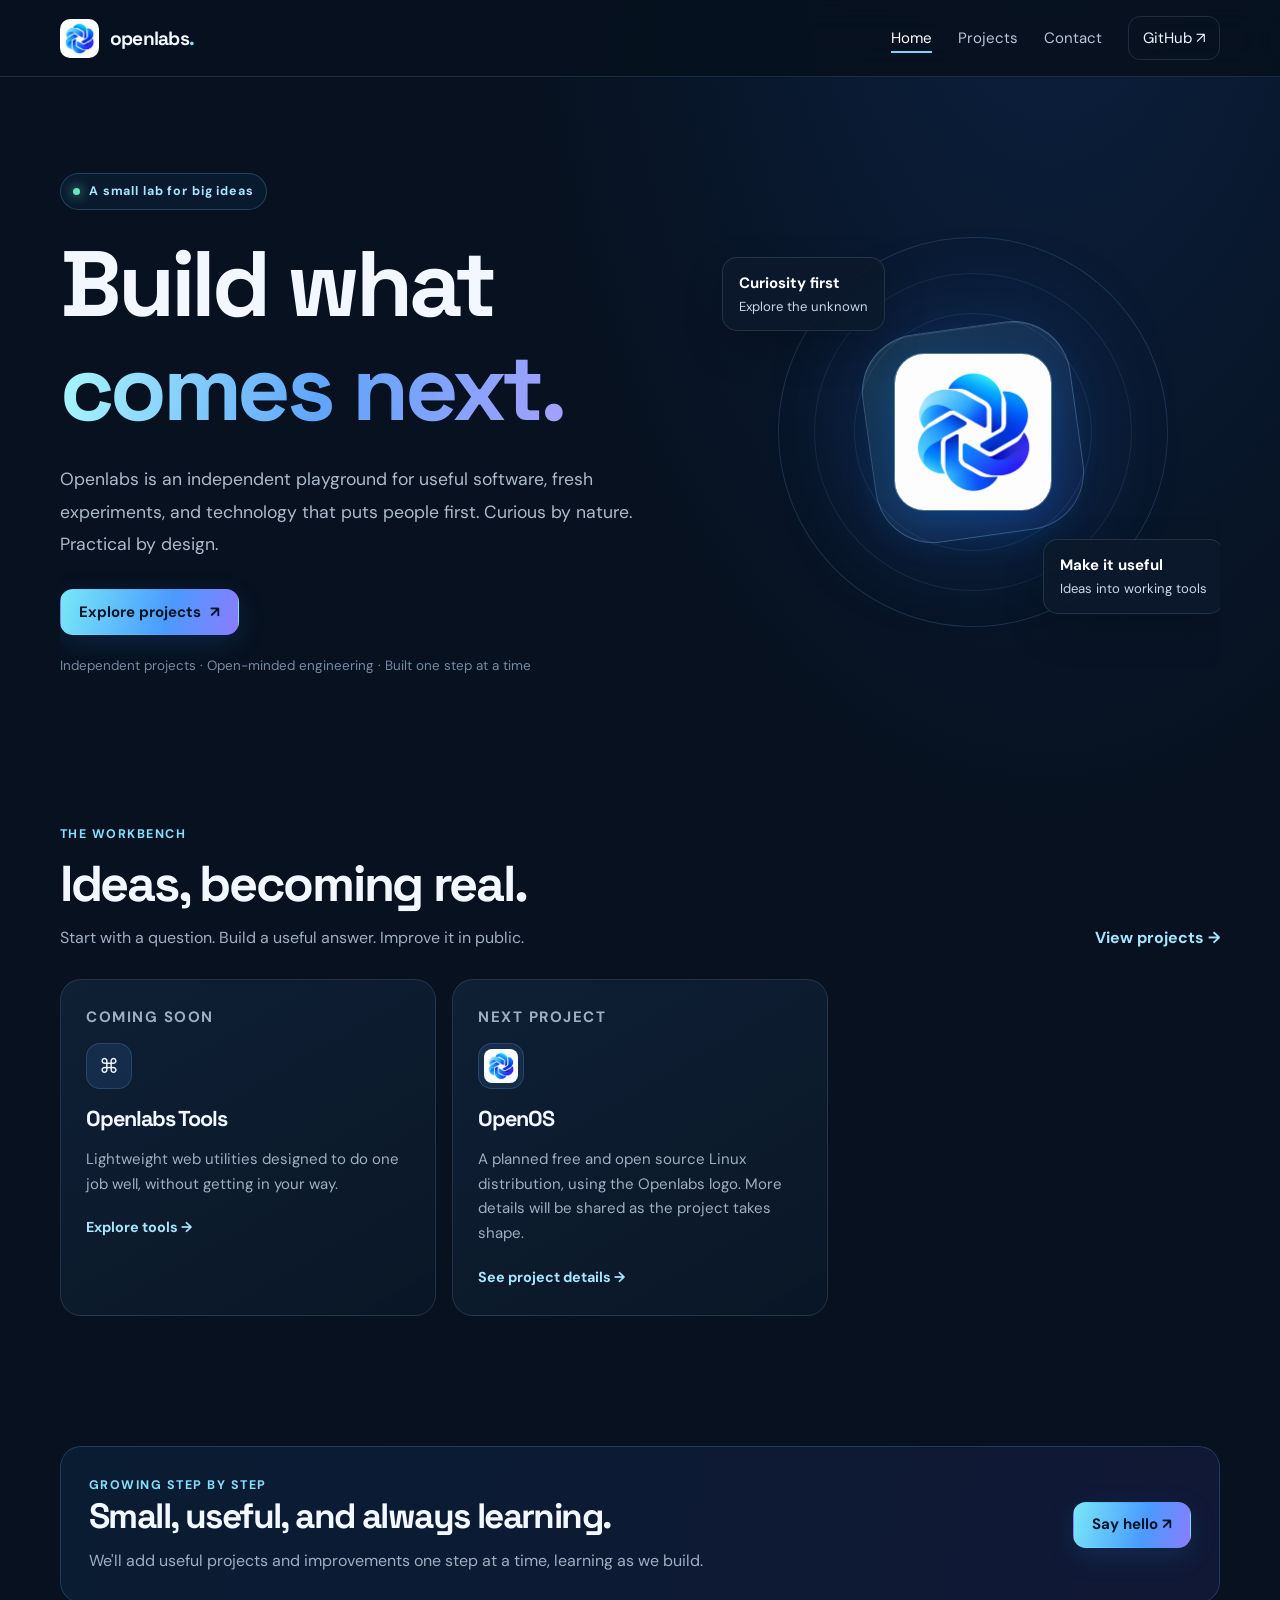
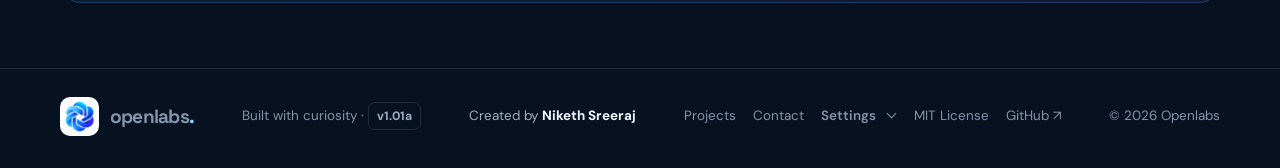
==== commit 924ae11d: "public version release" ====
--- a/index.html
+++ b/index.html
@@ -1,7 +1,7 @@
 <!doctype html>
 <html lang="en">
 <head>
-<meta charset="utf-8"><meta name="viewport" content="width=device-width,initial-scale=1">
+<meta charset="utf-8"><script>try{if(localStorage.getItem("openlabs-theme")==="light")document.documentElement.dataset.theme="light";}catch(error){}</script><meta name="viewport" content="width=device-width,initial-scale=1">
 <meta name="theme-color" content="#07111f"><meta name="description" content="Openlabs builds useful software, fresh experiments, and thoughtful technology.">
 <title>Openlabs — Build what comes next</title><link rel="stylesheet" href="styles.css"><script defer src="app.js"></script>
 </head>
@@ -9,26 +9,25 @@
 <a class="skip" href="#main">Skip to content</a>
 <header class="top"><div class="wrap nav">
 <a class="brand" href="index.html"><img class="brand-logo" src="assets/openlabs-logo.jpg" alt=""><span>openlabs<span class="dot">.</span></span></a>
-<button class="menu" data-menu aria-expanded="false" type="button" aria-label="Open navigation"><span aria-hidden="true">☰</span></button>
-<nav data-nav><a aria-current="page" href="index.html">Home</a><a href="projects.html">Projects</a><a href="studio.html">Studio</a><a href="contact.html">Contact</a><a class="nav-cta" href="https://github.com/OpenLabs-web/openlabs-web.github.io" target="_blank" rel="noreferrer">GitHub ↗</a></nav>
+<div class="nav-tools"><button class="menu" data-menu aria-expanded="false" type="button" aria-label="Open navigation"><span aria-hidden="true">&#9776;</span></button></div><nav data-nav><a aria-current="page" href="index.html">Home</a><a href="projects.html">Projects</a><a href="contact.html">Contact</a><a class="nav-cta" href="https://github.com/OpenLabs-web/openlabs-web.github.io" target="_blank" rel="noreferrer">GitHub ↗</a></nav>
 </div></header>
 <main id="main">
 <section class="hero wrap">
 <div class="hero-copy"><span class="pill"><i></i>A small lab for big ideas</span>
 <h1>Build what<br><span class="gradient">comes next.</span></h1>
 <p class="lead">Openlabs is an independent playground for useful software, fresh experiments, and technology that puts people first. Curious by nature. Practical by design.</p>
-<div class="actions"><a class="button primary" href="projects.html">Explore projects <span>↗</span></a><a class="button secondary" href="studio.html">Inside the studio</a></div>
+<div class="actions"><a class="button primary" href="projects.html">Explore projects <span>↗</span></a></div>
 <p class="subtle">Independent projects · Open-minded engineering · Built one step at a time</p></div>
 <div class="visual" aria-hidden="true"><div class="orbit"></div><div class="logo-box"><img class="hero-logo" src="assets/openlabs-logo.jpg" alt=""></div><div class="float f1"><b>Curiosity first</b><span>Explore the unknown</span></div><div class="float f2"><b>Make it useful</b><span>Ideas into working tools</span></div></div>
 </section>
 <section class="section wrap"><div class="heading"><div><p class="kicker">THE WORKBENCH</p><h2>Ideas, becoming real.</h2><p class="muted">Start with a question. Build a useful answer. Improve it in public.</p></div><a class="link" href="projects.html">View projects →</a></div>
 <div class="cards">
-<article class="card"><div class="icon">⌘</div><h3>Openlabs Tools</h3><p>Lightweight web utilities designed to do one job well, without getting in your way.</p><a class="link" href="projects.html#tools">Explore tools →</a></article>
-<article class="card"><div class="icon">✳</div><h3>Openlabs Studio</h3><p>A home for prototypes, experiments, and ideas that deserve a closer look.</p><a class="link" href="studio.html">Visit the studio →</a></article>
-<article class="card"><div class="icon">◫</div><h3>OpenOS</h3><p>A future project exploring a simpler, more thoughtful computing experience.</p><a class="link" href="projects.html#openos">See the roadmap →</a></article>
+<article class="card"><p class="status">COMING SOON</p><div class="icon">⌘</div><h3>Openlabs Tools</h3><p>Lightweight web utilities designed to do one job well, without getting in your way.</p><a class="link" href="projects.html#tools">Explore tools →</a></article>
+
+<article class="card"><p class="status">NEXT PROJECT</p><div class="icon"><img class="project-mark" src="assets/openlabs-logo.jpg" alt="Openlabs logo"></div><h3>OpenOS</h3><p>A planned free and open source Linux distribution, using the Openlabs logo. More details will be shared as the project takes shape.</p><a class="link" href="projects.html#openos">See project details →</a></article>
 </div></section>
-<section class="section wrap"><div class="banner"><div><p class="kicker">THE OPENLABS APPROACH</p><h2>Small, useful, and always learning.</h2><p class="muted">We'd rather make something clear and dependable than complicated for the sake of it.</p></div><a class="button primary" href="contact.html">Say hello ↗</a></div></section>
-<section class="section wrap"><p class="kicker">WHAT GUIDES US</p><h2>Principles over noise.</h2><div class="values"><article><span>01 / CLARITY</span><h3>Keep it understandable</h3><p>Useful technology should feel approachable, not like another barrier to cross.</p></article><article><span>02 / CRAFT</span><h3>Care about the details</h3><p>Responsive, accessible experiences are part of the product—not extras.</p></article><article><span>03 / CURIOSITY</span><h3>Learn by making</h3><p>Try ideas, test assumptions, and improve with every iteration.</p></article></div></section>
+<section class="section wrap"><div class="banner"><div><p class="kicker">GROWING STEP BY STEP</p><h2>Small, useful, and always learning.</h2><p class="muted">We'll add useful projects and improvements one step at a time, learning as we build.</p></div><a class="button primary" href="contact.html">Say hello ↗</a></div></section>
+
 </main>
-<footer><div class="wrap foot"><a class="brand" href="index.html"><img class="brand-logo" src="assets/openlabs-logo.jpg" alt=""><span>openlabs<span class="dot">.</span></span></a><span>Built with curiosity · <b class="version">v0.1.0</b></span><div><a href="projects.html">Projects</a><a href="contact.html">Contact</a><a href="https://github.com/OpenLabs-web/openlabs-web.github.io" target="_blank" rel="noreferrer">GitHub ↗</a></div><span>© <span data-year></span> Openlabs</span></div></footer>
+<footer><div class="wrap foot"><a class="brand" href="index.html"><img class="brand-logo" src="assets/openlabs-logo.jpg" alt=""><span>openlabs<span class="dot">.</span></span></a><span>Built with curiosity · <b class="version">v1.01a</b></span><span class="creator-credit">Created by <a href="https://github.com/NikethSreeraj" target="_blank" rel="noreferrer"><strong>Niketh Sreeraj</strong></a></span><div class="footer-links"><a href="projects.html">Projects</a><a href="contact.html">Contact</a><details class="settings"><summary aria-label="Open settings">Settings</summary><div class="settings-panel"><p>Appearance</p><button class="theme-toggle" data-theme-toggle type="button" aria-label="Switch to light theme" aria-pressed="false"><span aria-hidden="true" data-theme-icon>&#9728;</span><span data-theme-label>Use light theme</span></button></div></details><a href="LICENSE">MIT License</a><a href="https://github.com/OpenLabs-web/openlabs-web.github.io" target="_blank" rel="noreferrer">GitHub ↗</a></div><span>© <span data-year></span> Openlabs</span></div></footer>
 </body></html>
--- a/styles.css
+++ b/styles.css
@@ -1,12 +1,75 @@
 @import url('https://fonts.googleapis.com/css2?family=DM+Sans:wght@400;500;600;700&family=Space+Grotesk:wght@400;500;600;700&display=swap');
-:root{color-scheme:dark;--bg:#07111f;--panel:#0d1a2c;--text:#f3f7ff;--muted:#a0aec2;--line:rgba(174,197,229,.15);--blue:#3295ff;--cyan:#67e8f9;--max:1160px}
+:root{color-scheme:dark;--bg:#07111f;--panel:#0d1a2c;--text:#f3f7ff;--muted:#a0aec2;--line:rgba(174,197,229,.15);--blue:#3295ff;--cyan:#67e8f9;--max:1160px;--ease:cubic-bezier(.2,.75,.25,1);--body-copy:#adbbce;--soft-copy:#778aa4;--surface:linear-gradient(150deg,rgba(17,34,56,.88),rgba(10,23,39,.95));--header:rgba(7,17,31,.9);--field:#081424}
+:root[data-theme="light"]{color-scheme:light;--bg:#f4f8ff;--panel:#fff;--text:#122033;--muted:#53647b;--line:rgba(25,55,92,.16);--surface:linear-gradient(150deg,#fff,#eef4fc);--header:rgba(244,248,255,.9);--field:#f7faff}
+:root[data-theme="light"] body{color:var(--text);background:radial-gradient(ellipse at 82% -8%,rgba(35,109,225,.13),transparent 37%),var(--bg)}
+:root[data-theme="light"] body:before{opacity:.35;background-image:linear-gradient(rgba(19,48,82,.045) 1px,transparent 1px),linear-gradient(90deg,rgba(19,48,82,.045) 1px,transparent 1px)}
+:root[data-theme="light"] .top{background:var(--header)}
+:root[data-theme="light"] .nav nav{color:#53647b}
+:root[data-theme="light"] .nav nav a:hover,:root[data-theme="light"] .nav nav a[aria-current=page]{color:#122033}
+:root[data-theme="light"] .nav .nav-cta{color:#122033}
+:root[data-theme="light"] .secondary{color:#23354d;background:#ffffff99}:root[data-theme="light"] .theme-toggle{color:#122033}
+:root[data-theme="light"] .card,:root[data-theme="light"] .panel{background:var(--surface)}
+:root[data-theme="light"] .float{background:rgba(255,255,255,.94);color:#53647b}
+:root[data-theme="light"] .float b{color:#122033}
+:root[data-theme="light"] .float span{color:#53647b}
+:root[data-theme="light"] .nav nav{background:#f4f8ff} :root[data-theme="light"] .nav nav a{color:#53647b} :root[data-theme="light"] .nav nav a:hover{color:#122033} :root[data-theme="light"] .nav nav a{border-color:var(--line)} :root[data-theme="light"] .top{box-shadow:0 6px 20px #1c3b5b0a} :root[data-theme="light"] .card:hover{box-shadow:0 18px 42px #20385516} :root[data-theme="light"] .banner{background:linear-gradient(105deg,#d7f5ff,#e4e3ff)}
+:root[data-theme="light"] input,:root[data-theme="light"] textarea{background:var(--field);color:var(--text)}
+:root[data-theme="light"] label{color:#23354d}
+:root[data-theme="light"] footer{color:#53647b}
+:root[data-theme="light"] .version{color:#53647b}
 *{box-sizing:border-box}html{scroll-behavior:smooth;scroll-padding-top:90px}body{margin:0;background:radial-gradient(ellipse at 82% -8%,rgba(35,109,225,.17),transparent 37%),var(--bg);color:var(--text);font:16px/1.65 'DM Sans',sans-serif}body:before{content:"";position:fixed;inset:0;pointer-events:none;z-index:-1;opacity:.2;background-image:linear-gradient(rgba(255,255,255,.018) 1px,transparent 1px),linear-gradient(90deg,rgba(255,255,255,.018) 1px,transparent 1px);background-size:52px 52px}
 a{color:inherit;text-decoration:none}button,input,textarea{font:inherit}.wrap{width:min(calc(100% - 40px),var(--max));margin-inline:auto}.skip{position:fixed;left:16px;top:12px;z-index:99;padding:10px 14px;border:1px solid var(--line);border-radius:10px;background:#fff;color:#07111f;transform:translateY(-160%);transition:transform .2s}.skip:focus{transform:translateY(0)}:focus-visible{outline:3px solid #7ce7fa;outline-offset:4px;border-radius:5px}
-.top{position:sticky;top:0;z-index:20;background:rgba(7,17,31,.86);backdrop-filter:blur(18px);border-bottom:1px solid var(--line)}.nav{min-height:76px;display:flex;align-items:center;justify-content:space-between;gap:24px}.brand{display:inline-flex;align-items:center;gap:11px;font:700 1.2rem 'Space Grotesk',sans-serif;letter-spacing:-.04em;white-space:nowrap}.brand-logo{width:39px;height:39px;display:block;object-fit:cover;border-radius:10px}.dot{color:#82dcff}.nav nav{display:flex;align-items:center;gap:26px;color:#b9c5d7;font-size:.94rem}.nav nav a:hover,.nav nav a[aria-current=page]{color:white}.nav nav a[aria-current=page]:not(.nav-cta){text-decoration:underline;text-decoration-color:#70dafa;text-underline-offset:8px;text-decoration-thickness:2px}.nav .nav-cta:hover{background:#ffffff0b;border-color:#78dfff55}.nav .nav-cta{border:1px solid var(--line);border-radius:12px;padding:9px 14px;color:#eff6ff}.menu{display:none;border:1px solid var(--line);background:var(--panel);color:white;border-radius:12px;padding:8px 12px}
-.hero{display:grid;grid-template-columns:1.1fr .9fr;align-items:center;gap:48px;padding-top:90px;padding-bottom:68px;position:relative}.pill{display:inline-flex;align-items:center;gap:9px;padding:7px 12px;border:1px solid rgba(115,205,255,.23);background:rgba(66,160,255,.07);border-radius:99px;color:#a8e6ff;font-size:.78rem;font-weight:700;letter-spacing:.07em}.pill i{width:7px;height:7px;border-radius:50%;background:#65e7c1;box-shadow:0 0 12px #65e7c1}
-h1,h2,h3{font-family:'Space Grotesk',sans-serif;letter-spacing:-.045em;line-height:1.13;margin-top:0}h1{font-size:clamp(3.2rem,7.5vw,5.8rem);margin:22px 0}.gradient{background:linear-gradient(100deg,#a5f3fc 3%,#60a5fa 52%,#a5a0ff);-webkit-background-clip:text;background-clip:text;color:transparent}.lead{max-width:620px;color:#adbbce;font-size:1.1rem;line-height:1.85}.actions{display:flex;flex-wrap:wrap;gap:12px;margin:28px 0 20px}.button{display:inline-flex;align-items:center;justify-content:center;gap:9px;min-height:46px;padding:0 18px;border:1px solid transparent;border-radius:13px;font-weight:700;font-size:.94rem;cursor:pointer;transition:transform .2s}.button:hover{transform:translateY(-2px)}.button:focus-visible,.menu:focus-visible{outline:3px solid #7ce7fa;outline-offset:4px}.primary{color:#061426;background:linear-gradient(105deg,#79e8f7,#4a9bff 60%,#8b7cff);box-shadow:0 8px 28px rgba(47,135,255,.16)}.secondary{background:rgba(255,255,255,.035);border-color:var(--line);color:#e6edf8}.subtle{font-size:.84rem;color:#778aa4}
-.visual{min-height:380px;display:grid;place-items:center;position:relative}.orbit{position:absolute;width:min(100%,390px);aspect-ratio:1;border:1px solid rgba(126,180,255,.18);border-radius:50%;transform:rotate(-20deg)}.orbit:before,.orbit:after{content:"";position:absolute;border:1px solid rgba(126,180,255,.12);border-radius:50%;inset:35px;transform:rotate(40deg)}.orbit:after{inset:75px;transform:rotate(-55deg)}.logo-box{width:210px;height:210px;display:grid;place-items:center;position:relative;border-radius:58px;background:linear-gradient(145deg,rgba(100,212,255,.18),rgba(69,96,255,.13));border:1px solid rgba(146,197,255,.28);box-shadow:0 0 100px rgba(37,124,255,.23),inset 0 1px rgba(255,255,255,.1);transform:rotate(-8deg)}.hero-logo{width:158px;height:158px;display:block;object-fit:cover;border:1px solid #b4efff66;border-radius:30px;transform:rotate(8deg);box-shadow:0 12px 45px #087aff55}.float{position:absolute;background:rgba(13,26,44,.92);border:1px solid var(--line);box-shadow:0 16px 40px #0003;padding:13px 16px;border-radius:15px;font-size:.82rem;color:#c8d6e9}.float b,.float span{display:block}.float b{color:white;font-size:.94rem}.f1{top:35px;left:-5px}.f2{bottom:28px;right:-4px}
-.section{padding:65px 0}.heading{display:flex;align-items:end;justify-content:space-between;gap:25px;margin-bottom:27px}.kicker{color:#86dfff;font-size:.78rem;text-transform:uppercase;letter-spacing:.12em;font-weight:700;margin:0 0 12px}h2{font-size:clamp(2rem,4vw,3.15rem);margin:0 0 12px}.muted{color:var(--muted);max-width:640px;margin:0}.link{display:inline-flex;color:#a6e6ff;font-weight:700;white-space:nowrap}.cards{display:grid;grid-template-columns:repeat(3,1fr);gap:16px}.card{padding:25px;border-radius:21px;border:1px solid var(--line);background:linear-gradient(150deg,rgba(17,34,56,.88),rgba(10,23,39,.95));min-height:215px;transition:transform .2s,border-color .2s,box-shadow .2s}.card:hover{transform:translateY(-4px);border-color:#6fc7ff66;box-shadow:0 18px 42px #0002}.icon{width:46px;height:46px;display:grid;place-items:center;border-radius:14px;background:#489bff1f;border:1px solid #70c0ff30;font-size:1.25rem;margin-bottom:18px}.card h3{font-size:1.35rem;margin-bottom:10px}.card p{color:var(--muted);font-size:.94rem;margin-bottom:18px}.card .link{font-size:.9rem}.banner{padding:28px;border:1px solid #6ec2ff33;border-radius:21px;background:linear-gradient(105deg,#1c6bb422,#574fd01f);display:flex;align-items:center;justify-content:space-between;gap:25px}.banner h2{font-size:clamp(1.6rem,3vw,2.2rem)}.banner p{margin-bottom:0}.values{display:grid;grid-template-columns:repeat(3,1fr);gap:18px;margin-top:26px}.values article{border-top:1px solid var(--line);padding:22px 12px 0 0}.values span,.status{font-size:.76rem;color:#75d7fa;font-weight:700;letter-spacing:.1em}.values h3{margin:11px 0;font-size:1.2rem}.values p{color:var(--muted);font-size:.93rem}.page-hero{padding-top:74px;padding-bottom:34px}.page-hero h1{font-size:clamp(2.9rem,6vw,4.8rem);margin:20px 0}.page-hero .lead{max-width:720px}.tall{min-height:270px;display:flex;flex-direction:column}.tall .status{margin:0 0 16px}.tall .link{margin-top:auto;padding-top:12px}.contact-grid{display:grid;grid-template-columns:.85fr 1.15fr;gap:20px}.panel{padding:28px;border:1px solid var(--line);border-radius:21px;background:var(--panel)}.panel h2{font-size:1.55rem}.row{padding:17px 0;border-top:1px solid var(--line)}.row small{display:block;color:var(--muted);margin-bottom:6px}label{display:block;color:#dce7f7;font-weight:600;font-size:.9rem;margin:14px 0 7px}input,textarea{width:100%;border:1px solid #acc4e533;background:#081424;border-radius:11px;padding:13px 14px;color:white;outline:none}input:focus,textarea:focus{border-color:#63bdff;box-shadow:0 0 0 3px #4c9eff1f}textarea{min-height:130px;resize:vertical}.version{display:inline-flex;padding:3px 8px;border:1px solid var(--line);border-radius:7px;color:#9aadc5;font-size:.76rem}footer{border-top:1px solid var(--line);padding:27px 0 32px;color:#8495ac;font-size:.84rem}.foot{display:flex;align-items:center;justify-content:space-between;gap:18px;flex-wrap:wrap}.foot>div{display:flex;gap:17px}.foot a:hover{color:#fff}[hidden]{display:none!important}
-@media(max-width:900px){.hero{grid-template-columns:1fr;gap:10px;padding-top:65px}.visual{min-height:320px}.orbit{width:310px}.logo-box{width:175px;height:175px;border-radius:48px}.hero-logo{width:132px;height:132px;border-radius:25px}.f1{left:9%}.f2{right:8%}.cards{grid-template-columns:repeat(2,1fr)}.contact-grid{grid-template-columns:1fr}}
-@media(max-width:650px){.wrap{width:min(calc(100% - 30px),var(--max))}.nav{min-height:68px}.menu{display:block}.nav nav[aria-hidden="true"]{visibility:hidden}.nav nav{display:none;position:absolute;top:68px;left:0;right:0;padding:12px 20px 18px;background:#081525;border-bottom:1px solid var(--line);flex-direction:column;align-items:stretch;gap:0}.nav nav.open{display:flex;visibility:visible}.nav nav a{padding:11px 4px;border-bottom:1px solid #ffffff0b}.nav nav .nav-cta{margin-top:8px;text-align:center}.brand{font-size:1.08rem}.brand-logo{width:35px;height:35px}.hero{padding-top:56px;padding-bottom:30px}h1{font-size:clamp(2.7rem,12vw,4.4rem)}.lead{font-size:1rem}.visual{min-height:275px}.orbit{width:255px}.logo-box{width:145px;height:145px;border-radius:40px}.hero-logo{width:110px;height:110px;border-radius:22px}.float{padding:10px 12px;font-size:.74rem}.f1{top:12px;left:0}.f2{bottom:10px;right:0}.section{padding:48px 0}.heading{display:block}.heading .link{margin-top:18px}.cards,.values{grid-template-columns:1fr}.card{min-height:auto}.banner{align-items:flex-start;flex-direction:column;padding:22px}.page-hero{padding-top:52px}.tall{min-height:220px}.panel{padding:22px}.foot{align-items:flex-start;flex-direction:column}.foot>div{flex-wrap:wrap}}
+.top{position:sticky;top:0;z-index:20;background:var(--header);backdrop-filter:blur(18px);border-bottom:1px solid var(--line)}.nav{min-height:76px;display:flex;align-items:center;justify-content:space-between;gap:18px}.nav-tools{display:flex;align-items:center;gap:10px;flex-shrink:0}.brand{display:inline-flex;align-items:center;gap:11px;font:700 1.2rem 'Space Grotesk',sans-serif;letter-spacing:-.04em;white-space:nowrap}.brand-logo{width:39px;height:39px;display:block;object-fit:cover;border-radius:10px}.dot{color:#82dcff}.nav nav{display:flex;align-items:center;gap:26px;color:#b9c5d7;font-size:.94rem;min-width:0}.nav nav a:hover,.nav nav a[aria-current=page]{color:white}.nav nav a[aria-current=page]:not(.nav-cta){text-decoration:underline;text-decoration-color:#70dafa;text-underline-offset:8px;text-decoration-thickness:2px}.nav .nav-cta:hover{background:#ffffff0b;border-color:#78dfff55}.nav .nav-cta{border:1px solid var(--line);border-radius:12px;padding:9px 14px;color:#eff6ff}.menu{display:none;border:1px solid var(--line);background:var(--panel);color:var(--text);border-radius:12px;padding:8px 12px}.theme-toggle{display:inline-flex;align-items:center;justify-content:center;gap:7px;min-height:40px;padding:0 12px;border:1px solid var(--line);border-radius:12px;background:var(--panel);color:var(--text);font-size:.84rem;font-weight:700;cursor:pointer;transition:transform .2s var(--ease),border-color .2s var(--ease)}.theme-toggle:hover{transform:translateY(-2px);border-color:#70cfff88}.theme-toggle [data-theme-icon]{font-size:1rem}
+.hero{display:grid;grid-template-columns:minmax(0,1.1fr) minmax(300px,.9fr);align-items:center;gap:clamp(28px,5vw,64px);padding-top:clamp(58px,8vw,96px);padding-bottom:68px;position:relative;overflow:hidden}.pill{display:inline-flex;align-items:center;gap:9px;padding:7px 12px;border:1px solid rgba(115,205,255,.23);background:rgba(66,160,255,.07);border-radius:99px;color:#a8e6ff;font-size:.78rem;font-weight:700;letter-spacing:.07em}.pill i{width:7px;height:7px;border-radius:50%;background:#65e7c1;box-shadow:0 0 12px #65e7c1}
+h1,h2,h3{font-family:'Space Grotesk',sans-serif;letter-spacing:-.045em;line-height:1.13;margin-top:0}h1{font-size:clamp(3.2rem,7.5vw,5.8rem);margin:22px 0}.gradient{background:linear-gradient(100deg,#a5f3fc 3%,#60a5fa 52%,#a5a0ff);-webkit-background-clip:text;background-clip:text;color:transparent}.lead{max-width:620px;color:#adbbce;font-size:1.1rem;line-height:1.85}.actions{display:flex;flex-wrap:wrap;gap:12px;margin:28px 0 20px}.button{display:inline-flex;align-items:center;justify-content:center;gap:9px;min-height:46px;padding:0 18px;border:1px solid transparent;border-radius:13px;font-weight:700;font-size:.94rem;cursor:pointer;transition:transform .2s}.button:hover{transform:translateY(-2px)}.button:focus-visible,.menu:focus-visible,.theme-toggle:focus-visible{outline:3px solid #7ce7fa;outline-offset:4px}.primary{color:#061426;background:linear-gradient(105deg,#79e8f7,#4a9bff 60%,#8b7cff);box-shadow:0 8px 28px rgba(47,135,255,.16)}.secondary{background:rgba(255,255,255,.035);border-color:var(--line);color:#e6edf8}.subtle{font-size:.84rem;color:#778aa4}
+.visual{min-height:clamp(300px,34vw,420px);display:grid;place-items:center;position:relative}.orbit{position:absolute;width:min(100%,390px);aspect-ratio:1;border:1px solid rgba(126,180,255,.18);border-radius:50%;transform:rotate(-20deg)}.orbit:before,.orbit:after{content:"";position:absolute;border:1px solid rgba(126,180,255,.12);border-radius:50%;inset:35px;transform:rotate(40deg)}.orbit:after{inset:75px;transform:rotate(-55deg)}.logo-box{width:210px;height:210px;display:grid;place-items:center;position:relative;border-radius:58px;background:linear-gradient(145deg,rgba(100,212,255,.18),rgba(69,96,255,.13));border:1px solid rgba(146,197,255,.28);box-shadow:0 0 100px rgba(37,124,255,.23),inset 0 1px rgba(255,255,255,.1);transform:rotate(-8deg)}.hero-logo{width:158px;height:158px;display:block;object-fit:cover;border:1px solid #b4efff66;border-radius:30px;transform:rotate(8deg);box-shadow:0 12px 45px #087aff55}.float{position:absolute;background:rgba(13,26,44,.92);border:1px solid var(--line);box-shadow:0 16px 40px #0003;padding:13px 16px;border-radius:15px;font-size:.82rem;color:#c8d6e9}.float b,.float span{display:block}.float b{color:white;font-size:.94rem}.f1{top:35px;left:-5px}.f2{bottom:28px;right:-4px}
+.section{padding:65px 0}.heading{display:flex;align-items:end;justify-content:space-between;gap:25px;margin-bottom:27px}.kicker{color:#86dfff;font-size:.78rem;text-transform:uppercase;letter-spacing:.12em;font-weight:700;margin:0 0 12px}h2{font-size:clamp(2rem,4vw,3.15rem);margin:0 0 12px}.muted{color:var(--muted);max-width:640px;margin:0}.link{display:inline-flex;color:#a6e6ff;font-weight:700;white-space:nowrap}.cards{display:grid;grid-template-columns:repeat(3,1fr);gap:16px}.card{padding:25px;border-radius:21px;border:1px solid var(--line);background:var(--surface);min-height:215px;transition:transform .2s,border-color .2s,box-shadow .2s}.card:hover{transform:translateY(-4px);border-color:#6fc7ff66;box-shadow:0 18px 42px #0002}.icon{width:46px;height:46px;display:grid;place-items:center;border-radius:14px;background:#489bff1f;border:1px solid #70c0ff30;font-size:1.25rem;margin-bottom:18px}.card h3{font-size:1.35rem;margin-bottom:10px}.card p{color:var(--muted);font-size:.94rem;margin-bottom:18px}.card .link{font-size:.9rem}.banner{padding:28px;border:1px solid #6ec2ff33;border-radius:21px;background:linear-gradient(105deg,#1c6bb422,#574fd01f);display:flex;align-items:center;justify-content:space-between;gap:25px}.banner h2{font-size:clamp(1.6rem,3vw,2.2rem)}.banner p{margin-bottom:0}.values{display:grid;grid-template-columns:repeat(3,1fr);gap:18px;margin-top:26px}.values article{border-top:1px solid var(--line);padding:22px 12px 0 0}.values span,.status{font-size:.76rem;color:#75d7fa;font-weight:700;letter-spacing:.1em}.values h3{margin:11px 0;font-size:1.2rem}.values p{color:var(--muted);font-size:.93rem}.page-hero{padding-top:74px;padding-bottom:34px}.page-hero h1{font-size:clamp(2.9rem,6vw,4.8rem);margin:20px 0}.page-hero .lead{max-width:720px}.tall{min-height:270px;display:flex;flex-direction:column}.tall .status{margin:0 0 16px}.tall .link{margin-top:auto;padding-top:12px}.contact-grid{display:grid;grid-template-columns:.85fr 1.15fr;gap:20px}.panel{padding:28px;border:1px solid var(--line);border-radius:21px;background:var(--panel)}.panel h2{font-size:1.55rem}.row{padding:17px 0;border-top:1px solid var(--line)}.row small{display:block;color:var(--muted);margin-bottom:6px}label{display:block;color:#dce7f7;font-weight:600;font-size:.9rem;margin:14px 0 7px}input,textarea{width:100%;border:1px solid #acc4e533;background:var(--field);border-radius:11px;padding:13px 14px;color:var(--text);outline:none}input:focus,textarea:focus{border-color:#63bdff;box-shadow:0 0 0 3px #4c9eff1f}textarea{min-height:130px;resize:vertical}.version{display:inline-flex;padding:3px 8px;border:1px solid var(--line);border-radius:7px;color:#9aadc5;font-size:.76rem}footer{border-top:1px solid var(--line);padding:27px 0 32px;color:#8495ac;font-size:.84rem}.foot{display:flex;align-items:center;justify-content:space-between;gap:18px;flex-wrap:wrap}.creator-credit{color:var(--muted)}.creator-credit strong{color:var(--text)}.foot>div{display:flex;gap:17px}.foot a:hover{color:#fff}.link,.foot a,.nav nav a{transition:color .2s var(--ease)}.card,.panel,.banner,.top{transition:background-color .25s var(--ease),border-color .25s var(--ease),box-shadow .25s var(--ease)}.nav-tools{display:flex;align-items:center;gap:10px;flex-shrink:0}[hidden]{display:none!important}
+@media(min-width:901px){.hero-copy{animation:rise-in .7s var(--ease) both}.visual{animation:fade-in .9s var(--ease) .08s both}}
+@media(max-width:1024px){.nav nav{gap:18px}.hero{grid-template-columns:minmax(0,1.05fr) minmax(280px,.95fr);gap:26px}.visual{min-height:310px}.logo-box{width:185px;height:185px;border-radius:50px}.hero-logo{width:140px;height:140px;border-radius:27px}.cards{gap:14px}.card{padding:22px}}
+@media(max-width:900px){.hero{grid-template-columns:minmax(0,1.05fr) minmax(260px,.95fr);gap:24px;padding-top:65px}.visual{min-height:320px}.orbit{width:310px}.logo-box{width:175px;height:175px;border-radius:48px}.hero-logo{width:132px;height:132px;border-radius:25px}.f1{left:9%}.f2{right:8%}.cards{grid-template-columns:repeat(2,1fr)}.contact-grid{grid-template-columns:1fr}}
+@media(max-width:700px){.hero{grid-template-columns:1fr;gap:10px}.visual{min-height:290px}.cards{grid-template-columns:1fr}.values{grid-template-columns:1fr}}
+
+@media(max-width:760px){.nav{gap:12px}.nav nav{gap:14px}.nav .nav-cta{padding:8px 10px}}
+@media(max-width:650px){.wrap{width:min(calc(100% - 30px),var(--max))}.nav{min-height:68px}.nav-tools{gap:8px}.theme-label{display:none}.menu{display:block}.theme-toggle{min-width:42px}.nav nav[aria-hidden="true"]{visibility:hidden}.nav nav{display:flex;visibility:hidden;opacity:0;pointer-events:none;position:absolute;top:68px;left:0;right:0;padding:12px 20px 18px;background:#081525;border-bottom:1px solid var(--line);flex-direction:column;align-items:stretch;gap:0;transform:translateY(-8px);transition:opacity .2s var(--ease),transform .2s var(--ease),visibility .2s}.nav nav.open{visibility:visible;opacity:1;pointer-events:auto;transform:translateY(0)}.nav nav a{padding:11px 4px;border-bottom:1px solid var(--line)} :root[data-theme="light"] .nav nav{background:#f4f8ff} :root[data-theme="light"] .nav nav a{color:#53647b} :root[data-theme="light"] .nav nav a:hover{color:#122033}.nav nav .nav-cta{margin-top:8px;text-align:center}.nav-tools .menu{order:2}.nav-tools .theme-toggle{order:1}.brand{font-size:1.08rem}.brand-logo{width:35px;height:35px}.hero{padding-top:56px;padding-bottom:30px}h1{font-size:clamp(2.7rem,12vw,4.4rem)}.lead{font-size:1rem}.visual{min-height:275px}.orbit{width:255px}.logo-box{width:145px;height:145px;border-radius:40px}.hero-logo{width:110px;height:110px;border-radius:22px}.float{padding:10px 12px;font-size:.74rem}.f1{top:12px;left:0}.f2{bottom:10px;right:0}.section{padding:48px 0}.heading{display:block}.heading .link{margin-top:18px}.cards,.values{grid-template-columns:1fr}.card{min-height:auto}.banner{align-items:flex-start;flex-direction:column;padding:22px}.page-hero{padding-top:52px}.tall{min-height:220px}.panel{padding:22px}.foot{align-items:flex-start;flex-direction:column}.foot>div{flex-wrap:wrap}}
+@keyframes rise-in{from{opacity:0;transform:translateY(16px)}to{opacity:1;transform:translateY(0)}}@keyframes fade-in{from{opacity:0}to{opacity:1}}
 @media(prefers-reduced-motion:reduce){*,*::before,*::after{scroll-behavior:auto!important;transition:none!important;animation:none!important}}
+
+.settings{position:relative}
+.settings>summary{display:inline-flex;align-items:center;gap:8px;min-height:40px;padding:0 12px;border:1px solid var(--line);border-radius:12px;background:var(--panel);color:var(--text);font-size:.84rem;font-weight:700;cursor:pointer;list-style:none;transition:transform .2s var(--ease),border-color .2s var(--ease)}
+.settings>summary::-webkit-details-marker{display:none}
+.settings>summary::after{content:"";width:6px;height:6px;border-right:1.5px solid currentColor;border-bottom:1.5px solid currentColor;transform:rotate(45deg);margin:0 2px 3px 5px;transition:transform .2s var(--ease)}
+.settings[open]>summary::after{transform:rotate(225deg);margin-bottom:-3px}
+.settings>summary:hover{transform:translateY(-2px);border-color:#70cfff88}
+.settings-panel{position:absolute;top:calc(100% + 10px);right:0;z-index:30;width:min(260px,calc(100vw - 32px));padding:16px;border:1px solid var(--line);border-radius:16px;background:var(--panel);box-shadow:0 18px 44px #0004;animation:rise-in .2s var(--ease) both}
+.settings-panel p{margin:0 0 10px;color:var(--muted);font-size:.78rem;font-weight:700;text-transform:uppercase;letter-spacing:.08em}
+.settings-panel .theme-toggle{width:100%;justify-content:flex-start;background:var(--field);color:var(--text)}
+:root[data-theme="light"] .settings-panel{box-shadow:0 18px 44px #20385520}
+@media(max-width:650px){.settings-label{display:none}.settings>summary{width:42px;justify-content:center;padding:0}.settings>summary::after{display:none}.settings-panel{right:0}}
+:root[data-theme="light"]{--muted:#182230;--body-copy:#111827;--soft-copy:#374151}
+.lead{color:var(--body-copy)}
+.subtle{color:var(--soft-copy)}
+:root[data-theme="light"] .kicker,:root[data-theme="light"] .status,:root[data-theme="light"] .values span{color:#075b91}
+:root[data-theme="light"] .link{color:#07599c}
+:root[data-theme="light"] .pill{color:#075077;background:#e5f7ff;border-color:#91dafa}
+:root[data-theme="light"] label{color:#111827}
+:root[data-theme="light"] .row small,:root[data-theme="light"] .muted,:root[data-theme="light"] .card p,:root[data-theme="light"] .values p{color:#182230}
+:root[data-theme="light"] footer{color:#182230}
+.footer-links{display:flex;align-items:center;gap:17px;flex-wrap:wrap}
+.footer-links .settings>summary{border:0;background:transparent;color:inherit;font:inherit;font-weight:600;min-height:0;padding:0;list-style:none;cursor:pointer}
+.footer-links .settings>summary::after{display:inline-block}
+.foot .settings-panel{top:auto;bottom:calc(100% + 12px)}
+.logo-box{animation:logo-glow 4.5s ease-in-out infinite}
+.hero-logo{animation:logo-float 5s ease-in-out infinite;will-change:transform}
+.orbit{animation:orbit-turn 34s linear infinite}
+@keyframes logo-glow{0%,100%{box-shadow:0 0 72px rgba(37,124,255,.18),inset 0 1px rgba(255,255,255,.1)}50%{box-shadow:0 0 118px rgba(37,124,255,.38),inset 0 1px rgba(255,255,255,.16)}}
+@keyframes logo-float{0%,100%{transform:rotate(8deg) translateY(0)}50%{transform:rotate(8deg) translateY(-7px)}}
+@keyframes orbit-turn{from{transform:rotate(-20deg)}to{transform:rotate(340deg)}}
+@media(max-width:650px){.footer-links{gap:14px}.foot .settings-panel{bottom:calc(100% + 10px)}}
+@media(prefers-reduced-motion:reduce){.logo-box,.hero-logo,.orbit{animation:none!important;will-change:auto!important}}
+.footer-links .settings{display:inline-flex;align-items:center;align-self:center;position:relative}
+.footer-links .settings>summary{display:inline-flex;align-items:center;justify-content:center;gap:7px;min-height:40px;line-height:1;white-space:nowrap}
+.footer-links .settings>summary::after{flex:none;margin-top:-3px}
+.footer-links .settings[open]>summary::after{margin-top:3px}
+.card>.status{margin:0 0 14px}
+.icon .project-mark{width:34px;height:34px;display:block;object-fit:cover;border-radius:8px}
+@media(max-width:650px){.footer-links .settings>summary{min-height:40px}}
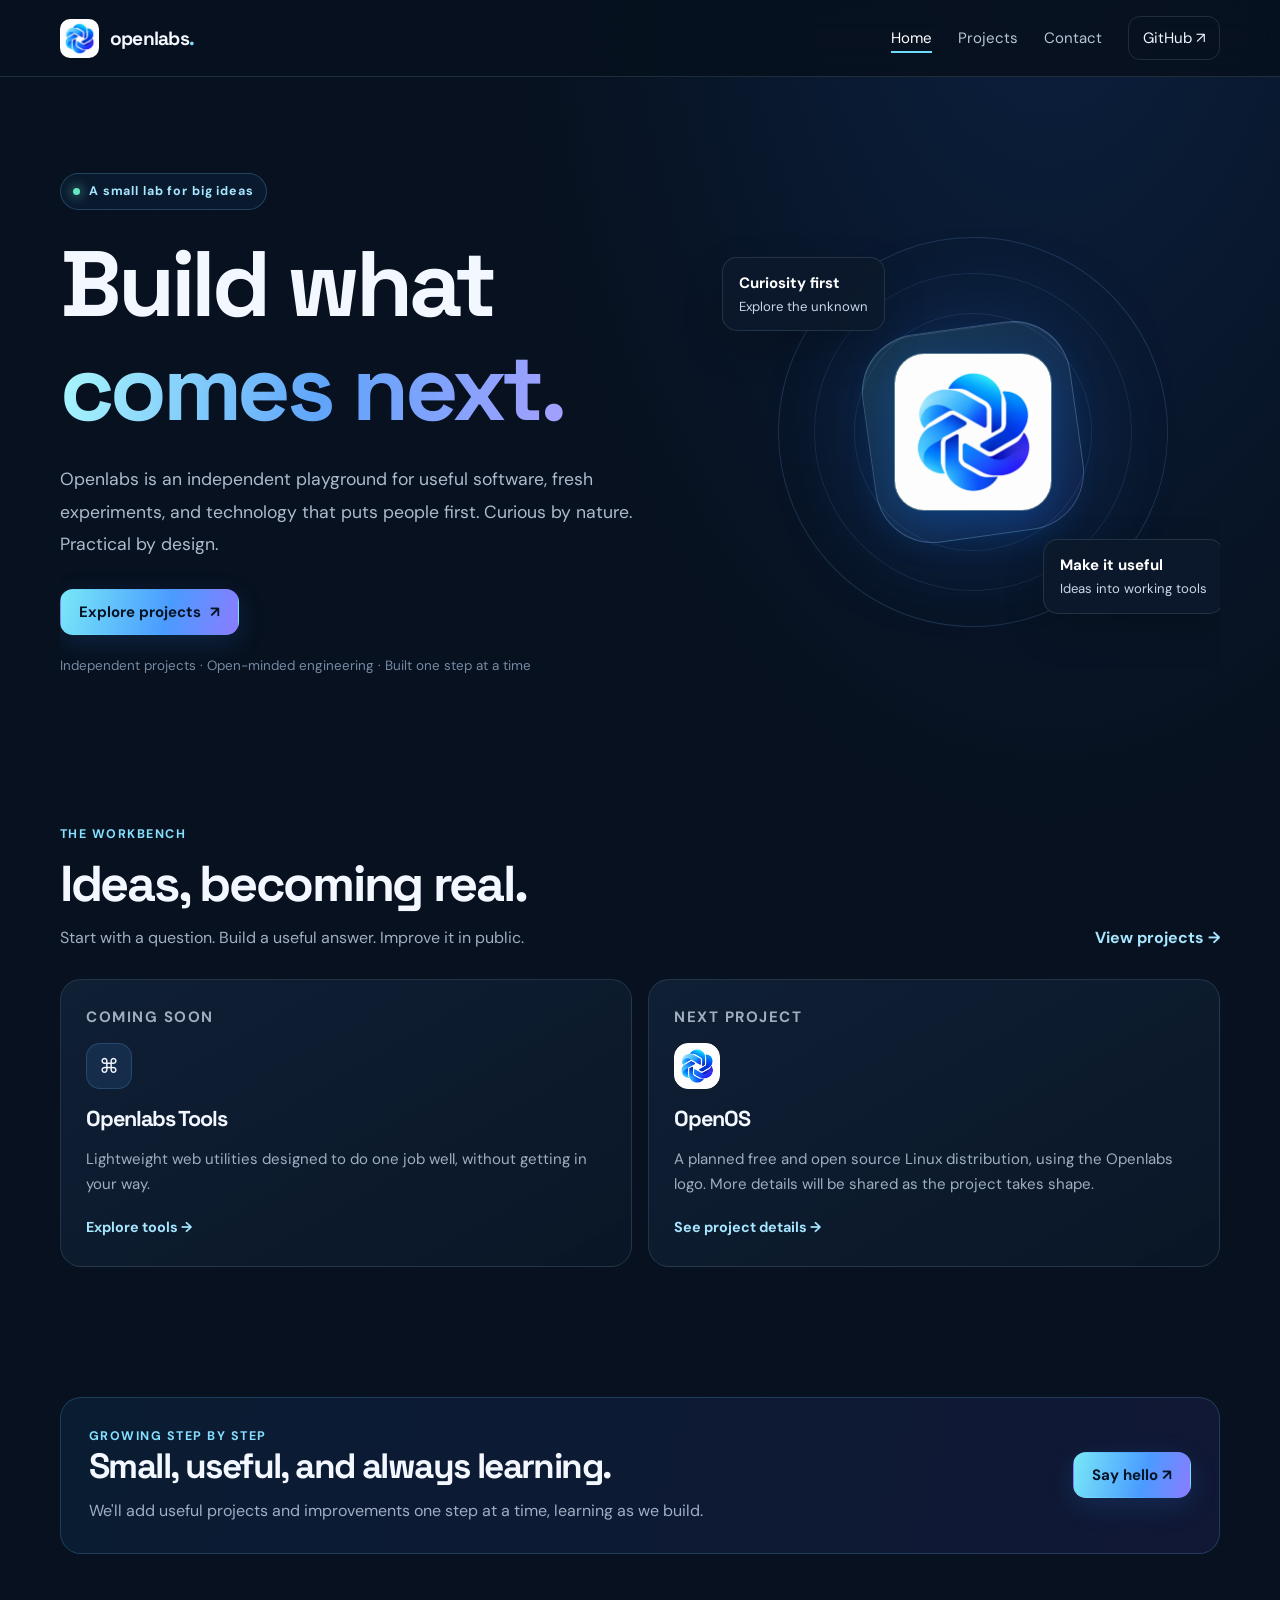
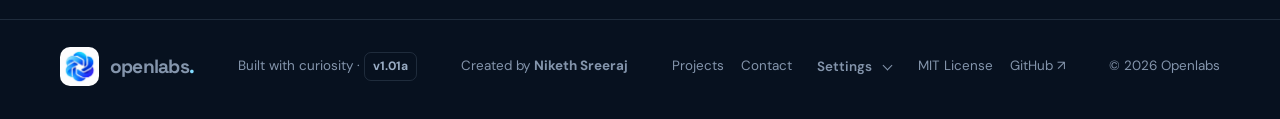
==== commit 4ab52e3e: "v2" ====
--- a/index.html
+++ b/index.html
@@ -21,10 +21,10 @@
 <div class="visual" aria-hidden="true"><div class="orbit"></div><div class="logo-box"><img class="hero-logo" src="assets/openlabs-logo.jpg" alt=""></div><div class="float f1"><b>Curiosity first</b><span>Explore the unknown</span></div><div class="float f2"><b>Make it useful</b><span>Ideas into working tools</span></div></div>
 </section>
 <section class="section wrap"><div class="heading"><div><p class="kicker">THE WORKBENCH</p><h2>Ideas, becoming real.</h2><p class="muted">Start with a question. Build a useful answer. Improve it in public.</p></div><a class="link" href="projects.html">View projects →</a></div>
-<div class="cards">
+<div class="cards project-cards">
 <article class="card"><p class="status">COMING SOON</p><div class="icon">⌘</div><h3>Openlabs Tools</h3><p>Lightweight web utilities designed to do one job well, without getting in your way.</p><a class="link" href="projects.html#tools">Explore tools →</a></article>
 
-<article class="card"><p class="status">NEXT PROJECT</p><div class="icon"><img class="project-mark" src="assets/openlabs-logo.jpg" alt="Openlabs logo"></div><h3>OpenOS</h3><p>A planned free and open source Linux distribution, using the Openlabs logo. More details will be shared as the project takes shape.</p><a class="link" href="projects.html#openos">See project details →</a></article>
+<article class="card"><p class="status">NEXT PROJECT</p><div class="icon icon-logo"><img class="project-mark" src="assets/openlabs-logo.jpg" alt="Openlabs logo"></div><h3>OpenOS</h3><p>A planned free and open source Linux distribution, using the Openlabs logo. More details will be shared as the project takes shape.</p><a class="link" href="projects.html#openos">See project details →</a></article>
 </div></section>
 <section class="section wrap"><div class="banner"><div><p class="kicker">GROWING STEP BY STEP</p><h2>Small, useful, and always learning.</h2><p class="muted">We'll add useful projects and improvements one step at a time, learning as we build.</p></div><a class="button primary" href="contact.html">Say hello ↗</a></div></section>
 
--- a/styles.css
+++ b/styles.css
@@ -1,5 +1,5 @@
 @import url('https://fonts.googleapis.com/css2?family=DM+Sans:wght@400;500;600;700&family=Space+Grotesk:wght@400;500;600;700&display=swap');
-:root{color-scheme:dark;--bg:#07111f;--panel:#0d1a2c;--text:#f3f7ff;--muted:#a0aec2;--line:rgba(174,197,229,.15);--blue:#3295ff;--cyan:#67e8f9;--max:1160px;--ease:cubic-bezier(.2,.75,.25,1);--body-copy:#adbbce;--soft-copy:#778aa4;--surface:linear-gradient(150deg,rgba(17,34,56,.88),rgba(10,23,39,.95));--header:rgba(7,17,31,.9);--field:#081424}
+:root{color-scheme:dark;--bg:#07111f;--panel:#0d1a2c;--text:#f3f7ff;--muted:#a0aec2;--line:rgba(174,197,229,.15);--blue:#3295ff;--cyan:#67e8f9;--max:1160px;--ease:cubic-bezier(.2,.75,.25,1);--surface:linear-gradient(150deg,rgba(17,34,56,.88),rgba(10,23,39,.95));--header:rgba(7,17,31,.9);--field:#081424}
 :root[data-theme="light"]{color-scheme:light;--bg:#f4f8ff;--panel:#fff;--text:#122033;--muted:#53647b;--line:rgba(25,55,92,.16);--surface:linear-gradient(150deg,#fff,#eef4fc);--header:rgba(244,248,255,.9);--field:#f7faff}
 :root[data-theme="light"] body{color:var(--text);background:radial-gradient(ellipse at 82% -8%,rgba(35,109,225,.13),transparent 37%),var(--bg)}
 :root[data-theme="light"] body:before{opacity:.35;background-image:linear-gradient(rgba(19,48,82,.045) 1px,transparent 1px),linear-gradient(90deg,rgba(19,48,82,.045) 1px,transparent 1px)}
@@ -7,12 +7,12 @@
 :root[data-theme="light"] .nav nav{color:#53647b}
 :root[data-theme="light"] .nav nav a:hover,:root[data-theme="light"] .nav nav a[aria-current=page]{color:#122033}
 :root[data-theme="light"] .nav .nav-cta{color:#122033}
-:root[data-theme="light"] .secondary{color:#23354d;background:#ffffff99}:root[data-theme="light"] .theme-toggle{color:#122033}
+:root[data-theme="light"] .secondary{color:#23354d;background:#ffffff99}
 :root[data-theme="light"] .card,:root[data-theme="light"] .panel{background:var(--surface)}
 :root[data-theme="light"] .float{background:rgba(255,255,255,.94);color:#53647b}
 :root[data-theme="light"] .float b{color:#122033}
 :root[data-theme="light"] .float span{color:#53647b}
-:root[data-theme="light"] .nav nav{background:#f4f8ff} :root[data-theme="light"] .nav nav a{color:#53647b} :root[data-theme="light"] .nav nav a:hover{color:#122033} :root[data-theme="light"] .nav nav a{border-color:var(--line)} :root[data-theme="light"] .top{box-shadow:0 6px 20px #1c3b5b0a} :root[data-theme="light"] .card:hover{box-shadow:0 18px 42px #20385516} :root[data-theme="light"] .banner{background:linear-gradient(105deg,#d7f5ff,#e4e3ff)}
+:root[data-theme="light"] .nav nav{background:#f4f8ff} :root[data-theme="light"] .nav nav a{border-color:var(--line)} :root[data-theme="light"] .top{box-shadow:0 6px 20px #1c3b5b0a} :root[data-theme="light"] .card:hover{box-shadow:0 18px 42px #20385516} :root[data-theme="light"] .banner{background:linear-gradient(105deg,#d7f5ff,#e4e3ff)}
 :root[data-theme="light"] input,:root[data-theme="light"] textarea{background:var(--field);color:var(--text)}
 :root[data-theme="light"] label{color:#23354d}
 :root[data-theme="light"] footer{color:#53647b}
@@ -23,53 +23,51 @@
 .hero{display:grid;grid-template-columns:minmax(0,1.1fr) minmax(300px,.9fr);align-items:center;gap:clamp(28px,5vw,64px);padding-top:clamp(58px,8vw,96px);padding-bottom:68px;position:relative;overflow:hidden}.pill{display:inline-flex;align-items:center;gap:9px;padding:7px 12px;border:1px solid rgba(115,205,255,.23);background:rgba(66,160,255,.07);border-radius:99px;color:#a8e6ff;font-size:.78rem;font-weight:700;letter-spacing:.07em}.pill i{width:7px;height:7px;border-radius:50%;background:#65e7c1;box-shadow:0 0 12px #65e7c1}
 h1,h2,h3{font-family:'Space Grotesk',sans-serif;letter-spacing:-.045em;line-height:1.13;margin-top:0}h1{font-size:clamp(3.2rem,7.5vw,5.8rem);margin:22px 0}.gradient{background:linear-gradient(100deg,#a5f3fc 3%,#60a5fa 52%,#a5a0ff);-webkit-background-clip:text;background-clip:text;color:transparent}.lead{max-width:620px;color:#adbbce;font-size:1.1rem;line-height:1.85}.actions{display:flex;flex-wrap:wrap;gap:12px;margin:28px 0 20px}.button{display:inline-flex;align-items:center;justify-content:center;gap:9px;min-height:46px;padding:0 18px;border:1px solid transparent;border-radius:13px;font-weight:700;font-size:.94rem;cursor:pointer;transition:transform .2s}.button:hover{transform:translateY(-2px)}.button:focus-visible,.menu:focus-visible,.theme-toggle:focus-visible{outline:3px solid #7ce7fa;outline-offset:4px}.primary{color:#061426;background:linear-gradient(105deg,#79e8f7,#4a9bff 60%,#8b7cff);box-shadow:0 8px 28px rgba(47,135,255,.16)}.secondary{background:rgba(255,255,255,.035);border-color:var(--line);color:#e6edf8}.subtle{font-size:.84rem;color:#778aa4}
 .visual{min-height:clamp(300px,34vw,420px);display:grid;place-items:center;position:relative}.orbit{position:absolute;width:min(100%,390px);aspect-ratio:1;border:1px solid rgba(126,180,255,.18);border-radius:50%;transform:rotate(-20deg)}.orbit:before,.orbit:after{content:"";position:absolute;border:1px solid rgba(126,180,255,.12);border-radius:50%;inset:35px;transform:rotate(40deg)}.orbit:after{inset:75px;transform:rotate(-55deg)}.logo-box{width:210px;height:210px;display:grid;place-items:center;position:relative;border-radius:58px;background:linear-gradient(145deg,rgba(100,212,255,.18),rgba(69,96,255,.13));border:1px solid rgba(146,197,255,.28);box-shadow:0 0 100px rgba(37,124,255,.23),inset 0 1px rgba(255,255,255,.1);transform:rotate(-8deg)}.hero-logo{width:158px;height:158px;display:block;object-fit:cover;border:1px solid #b4efff66;border-radius:30px;transform:rotate(8deg);box-shadow:0 12px 45px #087aff55}.float{position:absolute;background:rgba(13,26,44,.92);border:1px solid var(--line);box-shadow:0 16px 40px #0003;padding:13px 16px;border-radius:15px;font-size:.82rem;color:#c8d6e9}.float b,.float span{display:block}.float b{color:white;font-size:.94rem}.f1{top:35px;left:-5px}.f2{bottom:28px;right:-4px}
-.section{padding:65px 0}.heading{display:flex;align-items:end;justify-content:space-between;gap:25px;margin-bottom:27px}.kicker{color:#86dfff;font-size:.78rem;text-transform:uppercase;letter-spacing:.12em;font-weight:700;margin:0 0 12px}h2{font-size:clamp(2rem,4vw,3.15rem);margin:0 0 12px}.muted{color:var(--muted);max-width:640px;margin:0}.link{display:inline-flex;color:#a6e6ff;font-weight:700;white-space:nowrap}.cards{display:grid;grid-template-columns:repeat(3,1fr);gap:16px}.card{padding:25px;border-radius:21px;border:1px solid var(--line);background:var(--surface);min-height:215px;transition:transform .2s,border-color .2s,box-shadow .2s}.card:hover{transform:translateY(-4px);border-color:#6fc7ff66;box-shadow:0 18px 42px #0002}.icon{width:46px;height:46px;display:grid;place-items:center;border-radius:14px;background:#489bff1f;border:1px solid #70c0ff30;font-size:1.25rem;margin-bottom:18px}.card h3{font-size:1.35rem;margin-bottom:10px}.card p{color:var(--muted);font-size:.94rem;margin-bottom:18px}.card .link{font-size:.9rem}.banner{padding:28px;border:1px solid #6ec2ff33;border-radius:21px;background:linear-gradient(105deg,#1c6bb422,#574fd01f);display:flex;align-items:center;justify-content:space-between;gap:25px}.banner h2{font-size:clamp(1.6rem,3vw,2.2rem)}.banner p{margin-bottom:0}.values{display:grid;grid-template-columns:repeat(3,1fr);gap:18px;margin-top:26px}.values article{border-top:1px solid var(--line);padding:22px 12px 0 0}.values span,.status{font-size:.76rem;color:#75d7fa;font-weight:700;letter-spacing:.1em}.values h3{margin:11px 0;font-size:1.2rem}.values p{color:var(--muted);font-size:.93rem}.page-hero{padding-top:74px;padding-bottom:34px}.page-hero h1{font-size:clamp(2.9rem,6vw,4.8rem);margin:20px 0}.page-hero .lead{max-width:720px}.tall{min-height:270px;display:flex;flex-direction:column}.tall .status{margin:0 0 16px}.tall .link{margin-top:auto;padding-top:12px}.contact-grid{display:grid;grid-template-columns:.85fr 1.15fr;gap:20px}.panel{padding:28px;border:1px solid var(--line);border-radius:21px;background:var(--panel)}.panel h2{font-size:1.55rem}.row{padding:17px 0;border-top:1px solid var(--line)}.row small{display:block;color:var(--muted);margin-bottom:6px}label{display:block;color:#dce7f7;font-weight:600;font-size:.9rem;margin:14px 0 7px}input,textarea{width:100%;border:1px solid #acc4e533;background:var(--field);border-radius:11px;padding:13px 14px;color:var(--text);outline:none}input:focus,textarea:focus{border-color:#63bdff;box-shadow:0 0 0 3px #4c9eff1f}textarea{min-height:130px;resize:vertical}.version{display:inline-flex;padding:3px 8px;border:1px solid var(--line);border-radius:7px;color:#9aadc5;font-size:.76rem}footer{border-top:1px solid var(--line);padding:27px 0 32px;color:#8495ac;font-size:.84rem}.foot{display:flex;align-items:center;justify-content:space-between;gap:18px;flex-wrap:wrap}.creator-credit{color:var(--muted)}.creator-credit strong{color:var(--text)}.foot>div{display:flex;gap:17px}.foot a:hover{color:#fff}.link,.foot a,.nav nav a{transition:color .2s var(--ease)}.card,.panel,.banner,.top{transition:background-color .25s var(--ease),border-color .25s var(--ease),box-shadow .25s var(--ease)}.nav-tools{display:flex;align-items:center;gap:10px;flex-shrink:0}[hidden]{display:none!important}
+.section{padding:65px 0}.heading{display:flex;align-items:end;justify-content:space-between;gap:25px;margin-bottom:27px}.kicker{color:#86dfff;font-size:.78rem;text-transform:uppercase;letter-spacing:.12em;font-weight:700;margin:0 0 12px}h2{font-size:clamp(2rem,4vw,3.15rem);margin:0 0 12px}.muted{color:var(--muted);max-width:640px;margin:0}.link{display:inline-flex;color:#a6e6ff;font-weight:700;white-space:nowrap}.cards{display:grid;grid-template-columns:repeat(3,1fr);gap:16px}.card{padding:25px;border-radius:21px;border:1px solid var(--line);background:var(--surface);min-height:215px;transition:transform .2s,border-color .2s,box-shadow .2s}.card:hover{transform:translateY(-4px);border-color:#6fc7ff66;box-shadow:0 18px 42px #0002}.icon{width:46px;height:46px;display:grid;place-items:center;border-radius:14px;background:#489bff1f;border:1px solid #70c0ff30;font-size:1.25rem;margin-bottom:18px}.card h3{font-size:1.35rem;margin-bottom:10px}.card p{color:var(--muted);font-size:.94rem;margin-bottom:18px}.card .link{font-size:.9rem}.banner{padding:28px;border:1px solid #6ec2ff33;border-radius:21px;background:linear-gradient(105deg,#1c6bb422,#574fd01f);display:flex;align-items:center;justify-content:space-between;gap:25px}.banner h2{font-size:clamp(1.6rem,3vw,2.2rem)}.banner p{margin-bottom:0}.values{display:grid;grid-template-columns:repeat(3,1fr);gap:18px;margin-top:26px}.values article{border-top:1px solid var(--line);padding:22px 12px 0 0}.values span,.status{font-size:.76rem;color:#75d7fa;font-weight:700;letter-spacing:.1em}.values h3{margin:11px 0;font-size:1.2rem}.values p{color:var(--muted);font-size:.93rem}.page-hero{padding-top:74px;padding-bottom:34px}.page-hero h1{font-size:clamp(2.9rem,6vw,4.8rem);margin:20px 0}.page-hero .lead{max-width:720px}.tall{min-height:270px;display:flex;flex-direction:column}.tall .status{margin:0 0 16px}.tall .link{margin-top:auto;padding-top:12px}.contact-grid{display:grid;grid-template-columns:.85fr 1.15fr;gap:20px}.panel{padding:28px;border:1px solid var(--line);border-radius:21px;background:var(--panel)}.panel h2{font-size:1.55rem}.row{padding:17px 0;border-top:1px solid var(--line)}.row small{display:block;color:var(--muted);margin-bottom:6px}label{display:block;color:#dce7f7;font-weight:600;font-size:.9rem;margin:14px 0 7px}input,textarea{width:100%;border:1px solid #acc4e533;background:var(--field);border-radius:11px;padding:13px 14px;color:var(--text);outline:none}input:focus,textarea:focus{border-color:#63bdff;box-shadow:0 0 0 3px #4c9eff1f}textarea{min-height:130px;resize:vertical}.version{display:inline-flex;padding:3px 8px;border:1px solid var(--line);border-radius:7px;color:#9aadc5;font-size:.76rem}footer{border-top:1px solid var(--line);padding:27px 0 32px;color:#8495ac;font-size:.84rem}.foot{display:flex;align-items:center;justify-content:space-between;gap:18px;flex-wrap:wrap}.foot>div{display:flex;gap:17px}.foot a:hover{color:#fff}.link,.foot a,.nav nav a{transition:color .2s var(--ease)}.card,.panel,.banner,.top{transition:background-color .25s var(--ease),border-color .25s var(--ease),box-shadow .25s var(--ease)}.nav-tools{display:flex;align-items:center;gap:10px;flex-shrink:0}[hidden]{display:none!important}
 @media(min-width:901px){.hero-copy{animation:rise-in .7s var(--ease) both}.visual{animation:fade-in .9s var(--ease) .08s both}}
 @media(max-width:1024px){.nav nav{gap:18px}.hero{grid-template-columns:minmax(0,1.05fr) minmax(280px,.95fr);gap:26px}.visual{min-height:310px}.logo-box{width:185px;height:185px;border-radius:50px}.hero-logo{width:140px;height:140px;border-radius:27px}.cards{gap:14px}.card{padding:22px}}
 @media(max-width:900px){.hero{grid-template-columns:minmax(0,1.05fr) minmax(260px,.95fr);gap:24px;padding-top:65px}.visual{min-height:320px}.orbit{width:310px}.logo-box{width:175px;height:175px;border-radius:48px}.hero-logo{width:132px;height:132px;border-radius:25px}.f1{left:9%}.f2{right:8%}.cards{grid-template-columns:repeat(2,1fr)}.contact-grid{grid-template-columns:1fr}}
 @media(max-width:700px){.hero{grid-template-columns:1fr;gap:10px}.visual{min-height:290px}.cards{grid-template-columns:1fr}.values{grid-template-columns:1fr}}
 
 @media(max-width:760px){.nav{gap:12px}.nav nav{gap:14px}.nav .nav-cta{padding:8px 10px}}
-@media(max-width:650px){.wrap{width:min(calc(100% - 30px),var(--max))}.nav{min-height:68px}.nav-tools{gap:8px}.theme-label{display:none}.menu{display:block}.theme-toggle{min-width:42px}.nav nav[aria-hidden="true"]{visibility:hidden}.nav nav{display:flex;visibility:hidden;opacity:0;pointer-events:none;position:absolute;top:68px;left:0;right:0;padding:12px 20px 18px;background:#081525;border-bottom:1px solid var(--line);flex-direction:column;align-items:stretch;gap:0;transform:translateY(-8px);transition:opacity .2s var(--ease),transform .2s var(--ease),visibility .2s}.nav nav.open{visibility:visible;opacity:1;pointer-events:auto;transform:translateY(0)}.nav nav a{padding:11px 4px;border-bottom:1px solid var(--line)} :root[data-theme="light"] .nav nav{background:#f4f8ff} :root[data-theme="light"] .nav nav a{color:#53647b} :root[data-theme="light"] .nav nav a:hover{color:#122033}.nav nav .nav-cta{margin-top:8px;text-align:center}.nav-tools .menu{order:2}.nav-tools .theme-toggle{order:1}.brand{font-size:1.08rem}.brand-logo{width:35px;height:35px}.hero{padding-top:56px;padding-bottom:30px}h1{font-size:clamp(2.7rem,12vw,4.4rem)}.lead{font-size:1rem}.visual{min-height:275px}.orbit{width:255px}.logo-box{width:145px;height:145px;border-radius:40px}.hero-logo{width:110px;height:110px;border-radius:22px}.float{padding:10px 12px;font-size:.74rem}.f1{top:12px;left:0}.f2{bottom:10px;right:0}.section{padding:48px 0}.heading{display:block}.heading .link{margin-top:18px}.cards,.values{grid-template-columns:1fr}.card{min-height:auto}.banner{align-items:flex-start;flex-direction:column;padding:22px}.page-hero{padding-top:52px}.tall{min-height:220px}.panel{padding:22px}.foot{align-items:flex-start;flex-direction:column}.foot>div{flex-wrap:wrap}}
+@media(max-width:650px){.wrap{width:min(calc(100% - 30px),var(--max))}.nav{min-height:68px}.nav-tools{gap:8px}.theme-label{display:none}.menu{display:block}.nav nav[aria-hidden="true"]{visibility:hidden}.nav nav{display:flex;visibility:hidden;opacity:0;pointer-events:none;position:absolute;top:68px;left:0;right:0;padding:12px 20px 18px;background:#081525;border-bottom:1px solid var(--line);flex-direction:column;align-items:stretch;gap:0;transform:translateY(-8px);transition:opacity .2s var(--ease),transform .2s var(--ease),visibility .2s}.nav nav.open{visibility:visible;opacity:1;pointer-events:auto;transform:translateY(0)}.nav nav a{padding:11px 4px;border-bottom:1px solid var(--line)}.nav nav .nav-cta{margin-top:8px;text-align:center}.nav-tools .menu{order:2}.nav-tools .theme-toggle{order:1}.brand{font-size:1.08rem}.brand-logo{width:35px;height:35px}.hero{padding-top:56px;padding-bottom:30px}h1{font-size:clamp(2.7rem,12vw,4.4rem)}.lead{font-size:1rem}.visual{min-height:275px}.orbit{width:255px}.logo-box{width:145px;height:145px;border-radius:40px}.hero-logo{width:110px;height:110px;border-radius:22px}.float{padding:10px 12px;font-size:.74rem}.f1{top:12px;left:0}.f2{bottom:10px;right:0}.section{padding:48px 0}.heading{display:block}.heading .link{margin-top:18px}.cards,.values{grid-template-columns:1fr}.card{min-height:auto}.banner{align-items:flex-start;flex-direction:column;padding:22px}.page-hero{padding-top:52px}.tall{min-height:220px}.panel{padding:22px}.foot{align-items:flex-start;flex-direction:column}.foot>div{flex-wrap:wrap}}
 @keyframes rise-in{from{opacity:0;transform:translateY(16px)}to{opacity:1;transform:translateY(0)}}@keyframes fade-in{from{opacity:0}to{opacity:1}}
-@media(prefers-reduced-motion:reduce){*,*::before,*::after{scroll-behavior:auto!important;transition:none!important;animation:none!important}}
-
-.settings{position:relative}
-.settings>summary{display:inline-flex;align-items:center;gap:8px;min-height:40px;padding:0 12px;border:1px solid var(--line);border-radius:12px;background:var(--panel);color:var(--text);font-size:.84rem;font-weight:700;cursor:pointer;list-style:none;transition:transform .2s var(--ease),border-color .2s var(--ease)}
-.settings>summary::-webkit-details-marker{display:none}
-.settings>summary::after{content:"";width:6px;height:6px;border-right:1.5px solid currentColor;border-bottom:1.5px solid currentColor;transform:rotate(45deg);margin:0 2px 3px 5px;transition:transform .2s var(--ease)}
-.settings[open]>summary::after{transform:rotate(225deg);margin-bottom:-3px}
-.settings>summary:hover{transform:translateY(-2px);border-color:#70cfff88}
-.settings-panel{position:absolute;top:calc(100% + 10px);right:0;z-index:30;width:min(260px,calc(100vw - 32px));padding:16px;border:1px solid var(--line);border-radius:16px;background:var(--panel);box-shadow:0 18px 44px #0004;animation:rise-in .2s var(--ease) both}
-.settings-panel p{margin:0 0 10px;color:var(--muted);font-size:.78rem;font-weight:700;text-transform:uppercase;letter-spacing:.08em}
-.settings-panel .theme-toggle{width:100%;justify-content:flex-start;background:var(--field);color:var(--text)}
-:root[data-theme="light"] .settings-panel{box-shadow:0 18px 44px #20385520}
-@media(max-width:650px){.settings-label{display:none}.settings>summary{width:42px;justify-content:center;padding:0}.settings>summary::after{display:none}.settings-panel{right:0}}
+@media(prefers-reduced-motion:reduce){*,*::before,*::after{scroll-behavior:auto!important;transition:none!important;animation:none!important}}.icon-logo{padding:0;overflow:hidden;background:#fff;border-color:#fff}
+.icon .project-mark{width:100%;height:100%;display:block;object-fit:cover;border-radius:13px}
+:root{--body-copy:#adbbce;--soft-copy:#778aa4}
 :root[data-theme="light"]{--muted:#182230;--body-copy:#111827;--soft-copy:#374151}
 .lead{color:var(--body-copy)}
 .subtle{color:var(--soft-copy)}
+:root[data-theme="light"] .muted,:root[data-theme="light"] .card p,:root[data-theme="light"] .values p,:root[data-theme="light"] .row small{color:#182230}
 :root[data-theme="light"] .kicker,:root[data-theme="light"] .status,:root[data-theme="light"] .values span{color:#075b91}
 :root[data-theme="light"] .link{color:#07599c}
 :root[data-theme="light"] .pill{color:#075077;background:#e5f7ff;border-color:#91dafa}
 :root[data-theme="light"] label{color:#111827}
-:root[data-theme="light"] .row small,:root[data-theme="light"] .muted,:root[data-theme="light"] .card p,:root[data-theme="light"] .values p{color:#182230}
 :root[data-theme="light"] footer{color:#182230}
+:root[data-theme="light"] .creator-credit{color:#182230}
+:root[data-theme="light"] .creator-credit strong{color:#111827}
+.project-cards{grid-template-columns:repeat(2,minmax(0,1fr))}
+.card>.status{margin:0 0 14px}
+.settings{position:relative;display:inline-flex;align-items:center}
+.settings>summary{display:inline-flex;align-items:center;justify-content:center;gap:7px;min-height:40px;padding:0 12px;border:1px solid var(--line);border-radius:12px;background:var(--panel);color:var(--text);font:inherit;font-size:.84rem;font-weight:700;line-height:1;cursor:pointer;list-style:none;white-space:nowrap}
+.settings>summary::-webkit-details-marker{display:none}
+.settings>summary::after{content:"";width:6px;height:6px;border-right:1.5px solid currentColor;border-bottom:1.5px solid currentColor;transform:rotate(45deg);margin:0 2px 3px 5px;transition:transform .2s var(--ease)}
+.settings[open]>summary::after{transform:rotate(225deg);margin-bottom:-3px}
+.settings>summary:hover{border-color:#70cfff88}
+.settings-panel{position:absolute;top:calc(100% + 10px);right:0;z-index:30;width:260px;max-width:calc(100vw - 32px);padding:16px;border:1px solid var(--line);border-radius:16px;background:var(--panel);box-shadow:0 18px 44px #0004;animation:rise-in .2s var(--ease) both}
+.settings-panel p{margin:0 0 10px;color:var(--muted);font-size:.78rem;font-weight:700;text-transform:uppercase;letter-spacing:.08em}
+.settings-panel .theme-toggle{width:100%;justify-content:flex-start;background:var(--field);color:var(--text)}
 .footer-links{display:flex;align-items:center;gap:17px;flex-wrap:wrap}
-.footer-links .settings>summary{border:0;background:transparent;color:inherit;font:inherit;font-weight:600;min-height:0;padding:0;list-style:none;cursor:pointer}
-.footer-links .settings>summary::after{display:inline-block}
-.foot .settings-panel{top:auto;bottom:calc(100% + 12px)}
+.footer-links .settings>summary{min-height:40px;padding:0 8px;border:0;border-radius:8px;background:transparent;color:inherit;font-size:.84rem;font-weight:600}
+.footer-links .settings-panel{top:auto;bottom:calc(100% + 12px)}
+.icon-logo{padding:0;overflow:hidden;background:#fff;border-color:#fff}
+.icon .project-mark{width:100%;height:100%;display:block;object-fit:cover;border-radius:13px}
 .logo-box{animation:logo-glow 4.5s ease-in-out infinite}
 .hero-logo{animation:logo-float 5s ease-in-out infinite;will-change:transform}
 .orbit{animation:orbit-turn 34s linear infinite}
 @keyframes logo-glow{0%,100%{box-shadow:0 0 72px rgba(37,124,255,.18),inset 0 1px rgba(255,255,255,.1)}50%{box-shadow:0 0 118px rgba(37,124,255,.38),inset 0 1px rgba(255,255,255,.16)}}
 @keyframes logo-float{0%,100%{transform:rotate(8deg) translateY(0)}50%{transform:rotate(8deg) translateY(-7px)}}
 @keyframes orbit-turn{from{transform:rotate(-20deg)}to{transform:rotate(340deg)}}
-@media(max-width:650px){.footer-links{gap:14px}.foot .settings-panel{bottom:calc(100% + 10px)}}
-@media(prefers-reduced-motion:reduce){.logo-box,.hero-logo,.orbit{animation:none!important;will-change:auto!important}}
-.footer-links .settings{display:inline-flex;align-items:center;align-self:center;position:relative}
-.footer-links .settings>summary{display:inline-flex;align-items:center;justify-content:center;gap:7px;min-height:40px;line-height:1;white-space:nowrap}
-.footer-links .settings>summary::after{flex:none;margin-top:-3px}
-.footer-links .settings[open]>summary::after{margin-top:3px}
-.card>.status{margin:0 0 14px}
-.icon .project-mark{width:34px;height:34px;display:block;object-fit:cover;border-radius:8px}
-@media(max-width:650px){.footer-links .settings>summary{min-height:40px}}+@media(max-width:700px){.project-cards{grid-template-columns:1fr}}
+@media(max-width:650px){.footer-links{gap:14px}.settings>summary{padding:0 8px}.footer-links .settings-panel{right:0}}
+@media(prefers-reduced-motion:reduce){.logo-box,.hero-logo,.orbit,.settings-panel{animation:none!important;will-change:auto!important}}
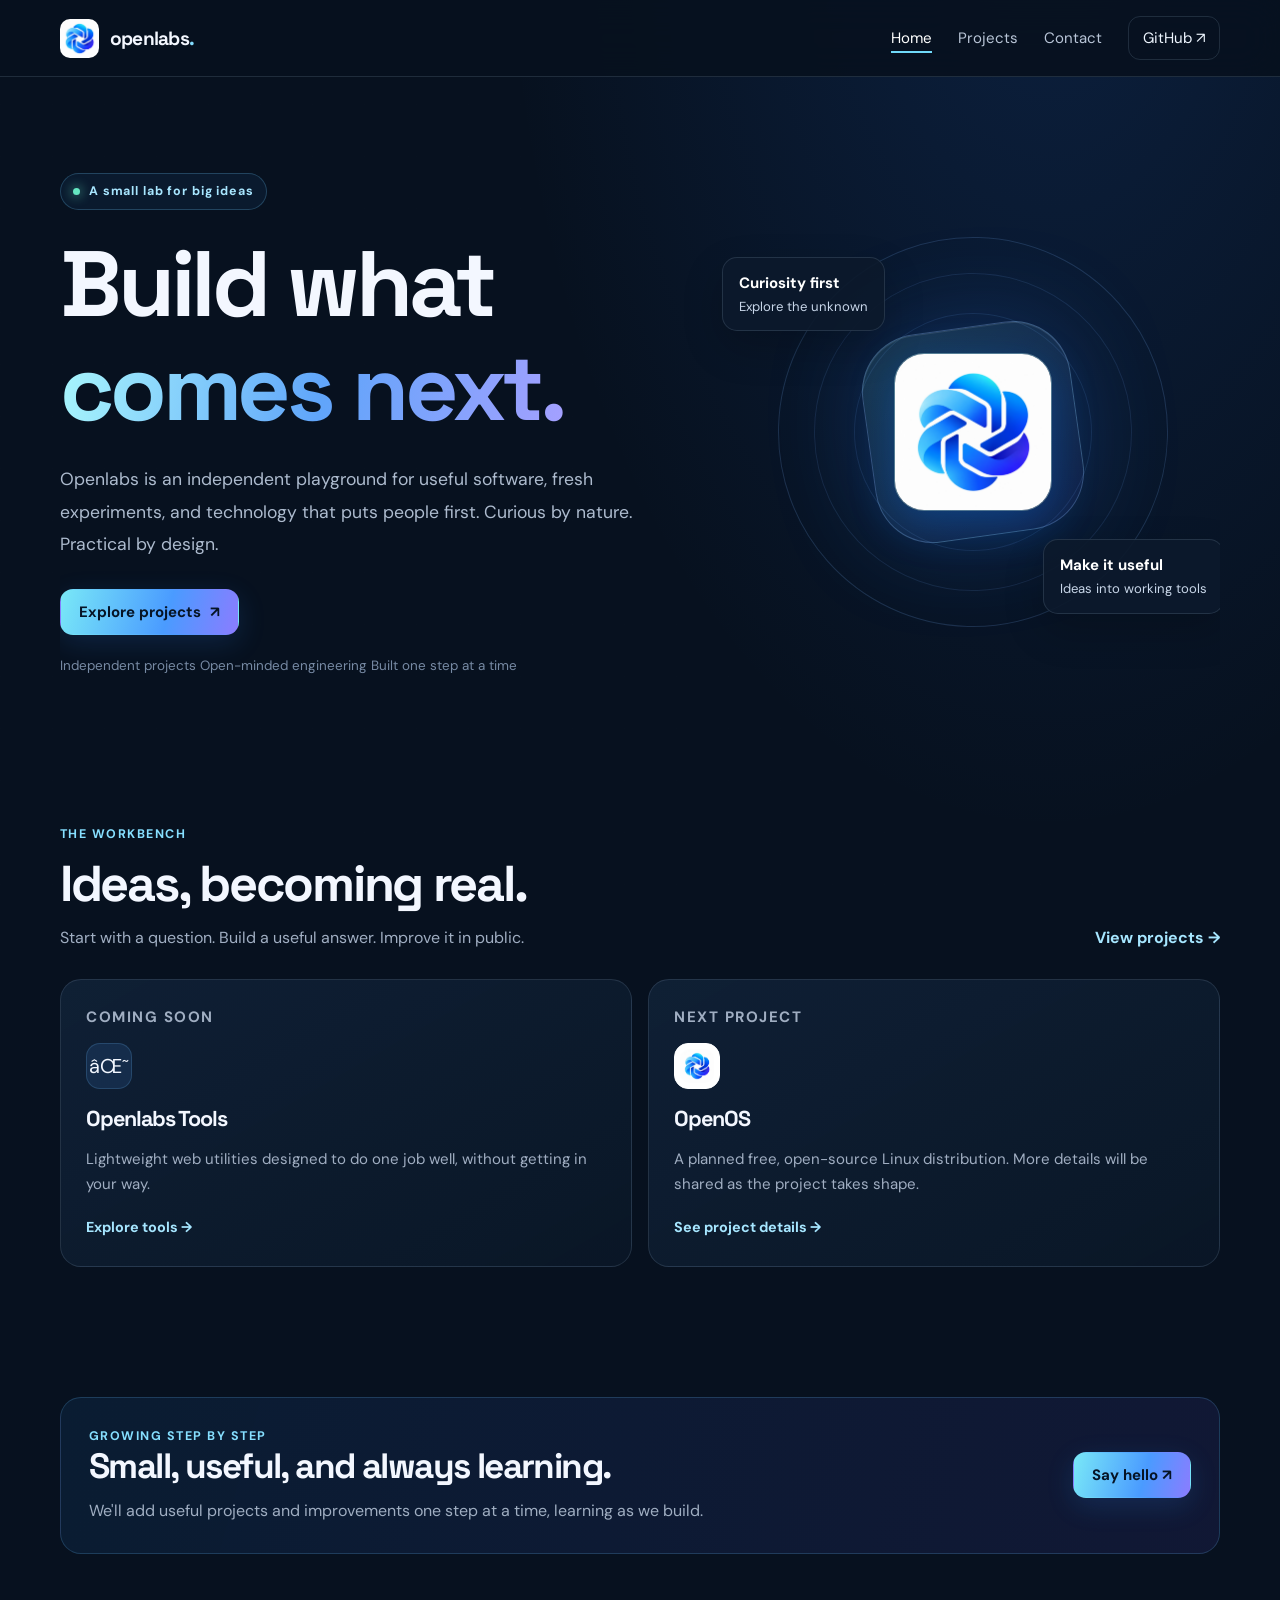
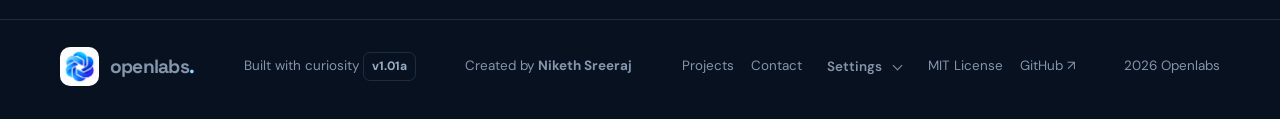
==== commit fea0021e: "bug fix" ====
--- a/index.html
+++ b/index.html
@@ -1,33 +1,33 @@
-<!doctype html>
+﻿<!doctype html>
 <html lang="en">
 <head>
 <meta charset="utf-8"><script>try{if(localStorage.getItem("openlabs-theme")==="light")document.documentElement.dataset.theme="light";}catch(error){}</script><meta name="viewport" content="width=device-width,initial-scale=1">
 <meta name="theme-color" content="#07111f"><meta name="description" content="Openlabs builds useful software, fresh experiments, and thoughtful technology.">
-<title>Openlabs — Build what comes next</title><link rel="stylesheet" href="styles.css"><script defer src="app.js"></script>
+<title>Openlabs &mdash; Build what comes next</title><link rel="stylesheet" href="styles.css"><script defer src="app.js"></script>
 </head>
 <body>
 <a class="skip" href="#main">Skip to content</a>
 <header class="top"><div class="wrap nav">
 <a class="brand" href="index.html"><img class="brand-logo" src="assets/openlabs-logo.jpg" alt=""><span>openlabs<span class="dot">.</span></span></a>
-<div class="nav-tools"><button class="menu" data-menu aria-expanded="false" type="button" aria-label="Open navigation"><span aria-hidden="true">&#9776;</span></button></div><nav data-nav><a aria-current="page" href="index.html">Home</a><a href="projects.html">Projects</a><a href="contact.html">Contact</a><a class="nav-cta" href="https://github.com/OpenLabs-web/openlabs-web.github.io" target="_blank" rel="noreferrer">GitHub ↗</a></nav>
+<div class="nav-tools"><button class="menu" data-menu aria-expanded="false" type="button" aria-label="Open navigation"><span aria-hidden="true">&#9776;</span></button></div><nav data-nav><a aria-current="page" href="index.html">Home</a><a href="projects.html">Projects</a><a href="contact.html">Contact</a><a class="nav-cta" href="https://github.com/OpenLabs-web/openlabs-web.github.io" target="_blank" rel="noreferrer">GitHub &nearr;</a></nav>
 </div></header>
 <main id="main">
 <section class="hero wrap">
 <div class="hero-copy"><span class="pill"><i></i>A small lab for big ideas</span>
 <h1>Build what<br><span class="gradient">comes next.</span></h1>
 <p class="lead">Openlabs is an independent playground for useful software, fresh experiments, and technology that puts people first. Curious by nature. Practical by design.</p>
-<div class="actions"><a class="button primary" href="projects.html">Explore projects <span>↗</span></a></div>
-<p class="subtle">Independent projects · Open-minded engineering · Built one step at a time</p></div>
+<div class="actions"><a class="button primary" href="projects.html">Explore projects <span>&nearr;</span></a></div>
+<p class="subtle">Independent projects  Open-minded engineering  Built one step at a time</p></div>
 <div class="visual" aria-hidden="true"><div class="orbit"></div><div class="logo-box"><img class="hero-logo" src="assets/openlabs-logo.jpg" alt=""></div><div class="float f1"><b>Curiosity first</b><span>Explore the unknown</span></div><div class="float f2"><b>Make it useful</b><span>Ideas into working tools</span></div></div>
 </section>
-<section class="section wrap"><div class="heading"><div><p class="kicker">THE WORKBENCH</p><h2>Ideas, becoming real.</h2><p class="muted">Start with a question. Build a useful answer. Improve it in public.</p></div><a class="link" href="projects.html">View projects →</a></div>
+<section class="section wrap"><div class="heading"><div><p class="kicker">THE WORKBENCH</p><h2>Ideas, becoming real.</h2><p class="muted">Start with a question. Build a useful answer. Improve it in public.</p></div><a class="link" href="projects.html">View projects &rarr;</a></div>
 <div class="cards project-cards">
-<article class="card"><p class="status">COMING SOON</p><div class="icon">⌘</div><h3>Openlabs Tools</h3><p>Lightweight web utilities designed to do one job well, without getting in your way.</p><a class="link" href="projects.html#tools">Explore tools →</a></article>
+<article class="card"><p class="status">COMING SOON</p><div class="icon">âŒ˜</div><h3>Openlabs Tools</h3><p>Lightweight web utilities designed to do one job well, without getting in your way.</p><a class="link" href="projects.html#tools">Explore tools &rarr;</a></article>
 
-<article class="card"><p class="status">NEXT PROJECT</p><div class="icon icon-logo"><img class="project-mark" src="assets/openlabs-logo.jpg" alt="Openlabs logo"></div><h3>OpenOS</h3><p>A planned free and open source Linux distribution, using the Openlabs logo. More details will be shared as the project takes shape.</p><a class="link" href="projects.html#openos">See project details →</a></article>
+<article class="card"><p class="status">NEXT PROJECT</p><div class="icon icon-logo"><img class="project-mark" src="assets/openlabs-logo.jpg" alt="Openlabs logo"></div><h3>OpenOS</h3><p>A planned free, open-source Linux distribution. More details will be shared as the project takes shape.</p><a class="link" href="projects.html#openos">See project details &rarr;</a></article>
 </div></section>
-<section class="section wrap"><div class="banner"><div><p class="kicker">GROWING STEP BY STEP</p><h2>Small, useful, and always learning.</h2><p class="muted">We'll add useful projects and improvements one step at a time, learning as we build.</p></div><a class="button primary" href="contact.html">Say hello ↗</a></div></section>
+<section class="section wrap"><div class="banner"><div><p class="kicker">GROWING STEP BY STEP</p><h2>Small, useful, and always learning.</h2><p class="muted">We'll add useful projects and improvements one step at a time, learning as we build.</p></div><a class="button primary" href="contact.html">Say hello &nearr;</a></div></section>
 
 </main>
-<footer><div class="wrap foot"><a class="brand" href="index.html"><img class="brand-logo" src="assets/openlabs-logo.jpg" alt=""><span>openlabs<span class="dot">.</span></span></a><span>Built with curiosity · <b class="version">v1.01a</b></span><span class="creator-credit">Created by <a href="https://github.com/NikethSreeraj" target="_blank" rel="noreferrer"><strong>Niketh Sreeraj</strong></a></span><div class="footer-links"><a href="projects.html">Projects</a><a href="contact.html">Contact</a><details class="settings"><summary aria-label="Open settings">Settings</summary><div class="settings-panel"><p>Appearance</p><button class="theme-toggle" data-theme-toggle type="button" aria-label="Switch to light theme" aria-pressed="false"><span aria-hidden="true" data-theme-icon>&#9728;</span><span data-theme-label>Use light theme</span></button></div></details><a href="LICENSE">MIT License</a><a href="https://github.com/OpenLabs-web/openlabs-web.github.io" target="_blank" rel="noreferrer">GitHub ↗</a></div><span>© <span data-year></span> Openlabs</span></div></footer>
+<footer><div class="wrap foot"><a class="brand" href="index.html"><img class="brand-logo" src="assets/openlabs-logo.jpg" alt=""><span>openlabs<span class="dot">.</span></span></a><span>Built with curiosity  <b class="version">v1.01a</b></span><span class="creator-credit">Created by <a href="https://github.com/NikethSreeraj" target="_blank" rel="noreferrer"><strong>Niketh Sreeraj</strong></a></span><div class="footer-links"><a href="projects.html">Projects</a><a href="contact.html">Contact</a><details class="settings"><summary aria-label="Open settings">Settings</summary><div class="settings-panel"><p>Appearance</p><button class="theme-toggle" data-theme-toggle type="button" aria-label="Switch to light theme" aria-pressed="false"><span aria-hidden="true" data-theme-icon>&#9728;</span><span data-theme-label>Use light theme</span></button></div></details><a href="LICENSE">MIT License</a><a href="https://github.com/OpenLabs-web/openlabs-web.github.io" target="_blank" rel="noreferrer">GitHub &nearr;</a></div><span> <span data-year></span> Openlabs</span></div></footer>
 </body></html>
--- a/styles.css
+++ b/styles.css
@@ -70,4 +70,4 @@
 @keyframes orbit-turn{from{transform:rotate(-20deg)}to{transform:rotate(340deg)}}
 @media(max-width:700px){.project-cards{grid-template-columns:1fr}}
 @media(max-width:650px){.footer-links{gap:14px}.settings>summary{padding:0 8px}.footer-links .settings-panel{right:0}}
-@media(prefers-reduced-motion:reduce){.logo-box,.hero-logo,.orbit,.settings-panel{animation:none!important;will-change:auto!important}}+@media(prefers-reduced-motion:reduce){.logo-box,.hero-logo,.orbit,.settings-panel{animation:none!important;will-change:auto!important}}.icon-logo{padding:5px;background:#fff;border-color:#fff}.icon-logo .project-mark{width:100%;height:100%;object-fit:contain;border-radius:10px}
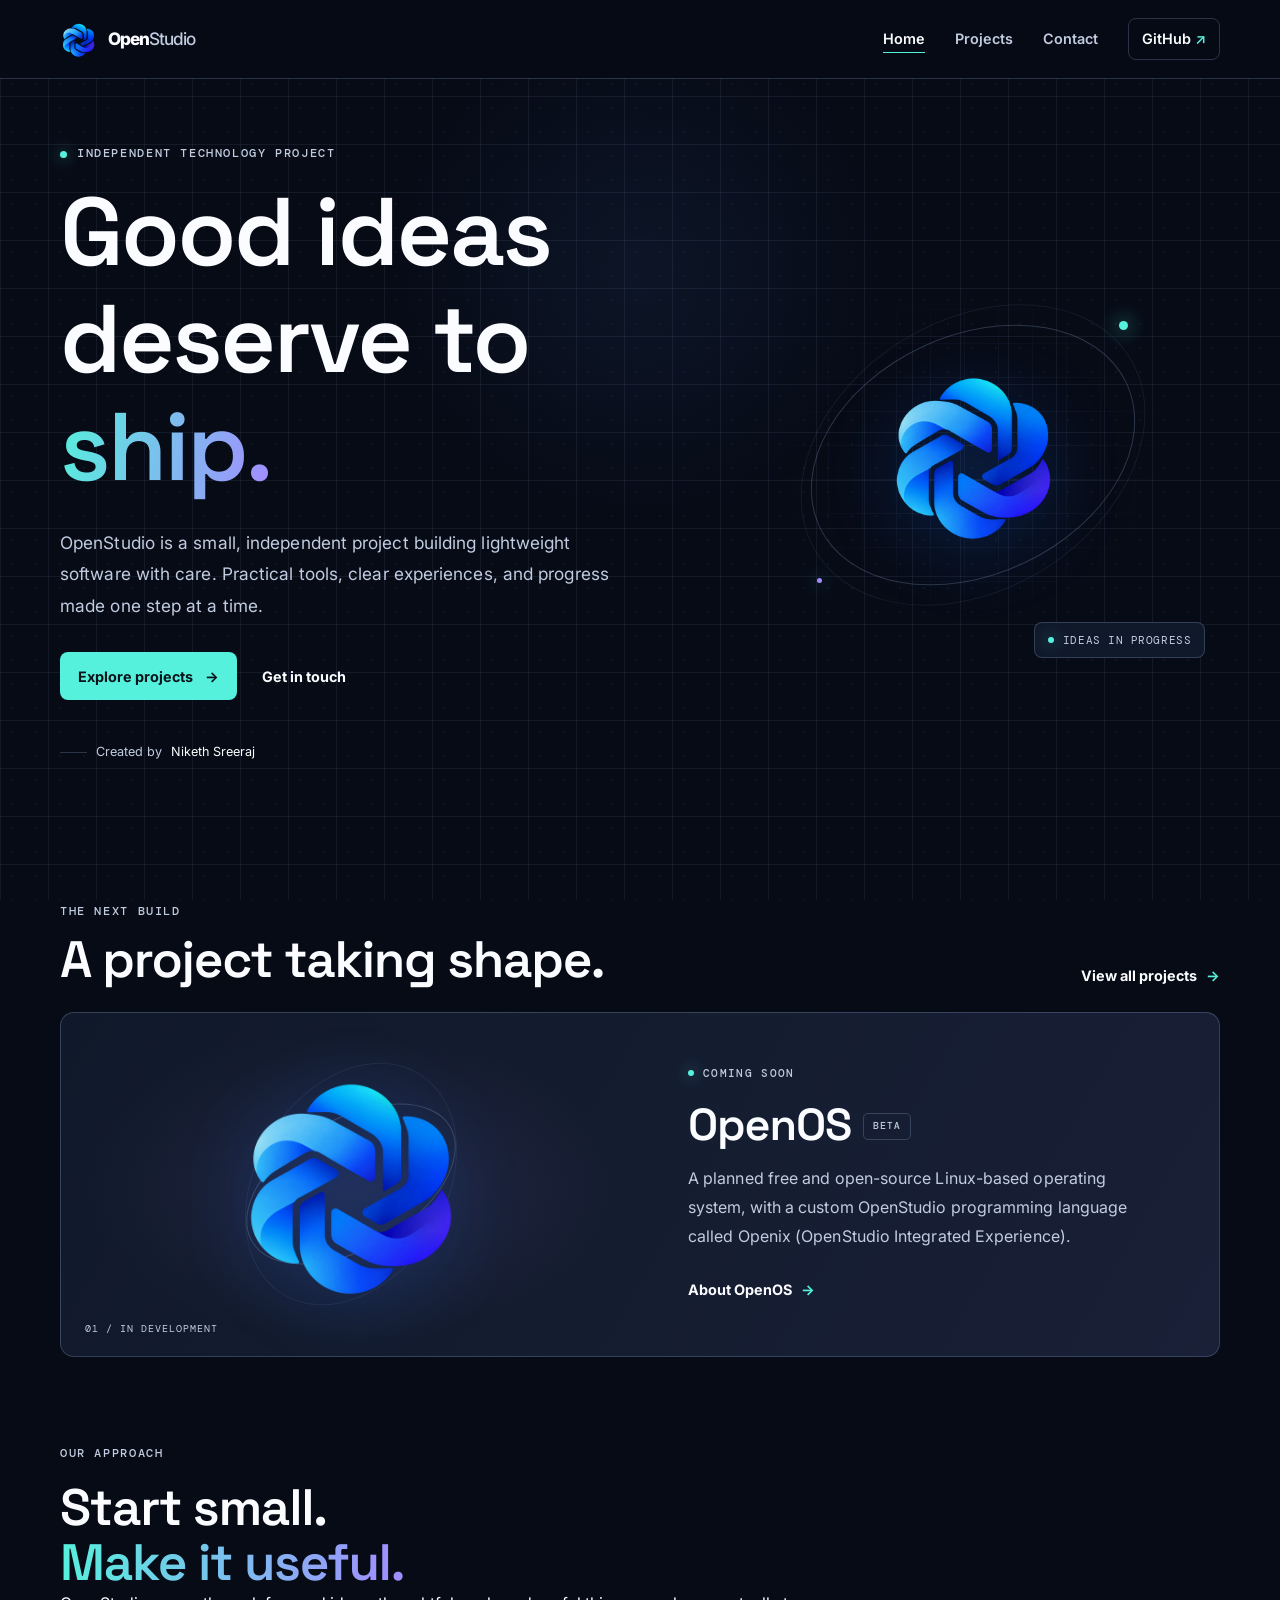
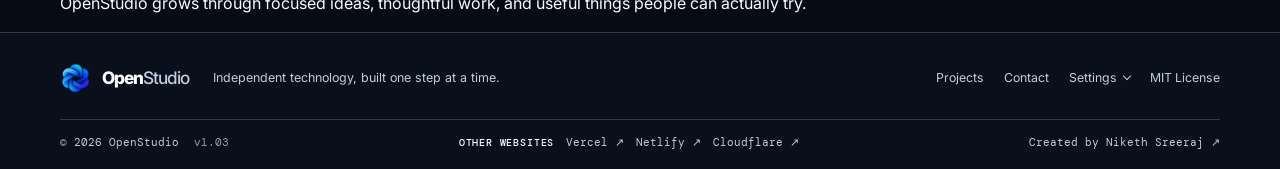
==== commit 4f427689: "Complete Redesign $ rename OpenLabs to OpenStudio" ====
--- a/index.html
+++ b/index.html
@@ -1,33 +1,39 @@
 ﻿<!doctype html>
 <html lang="en">
 <head>
-<meta charset="utf-8"><script>try{if(localStorage.getItem("openlabs-theme")==="light")document.documentElement.dataset.theme="light";}catch(error){}</script><meta name="viewport" content="width=device-width,initial-scale=1">
-<meta name="theme-color" content="#07111f"><meta name="description" content="Openlabs builds useful software, fresh experiments, and thoughtful technology.">
-<title>Openlabs &mdash; Build what comes next</title><link rel="stylesheet" href="styles.css"><script defer src="app.js"></script>
+  <meta charset="utf-8">
+  <meta name="viewport" content="width=device-width, initial-scale=1">
+  <meta name="theme-color" content="#080b12">
+  <meta name="description" content="OpenStudio is an independent technology project building useful, lightweight software one step at a time.">
+  <title>OpenStudio — Build what comes next</title>
+  <script>try{if(localStorage.getItem("openstudio-theme")==="light")document.documentElement.dataset.theme="light";}catch(error){}</script>
+  <link rel="icon" href="assets/openstudio-logo.png" type="image/png">
+  <link rel="stylesheet" href="styles.css">
+  <script defer src="app.js"></script>
 </head>
 <body>
-<a class="skip" href="#main">Skip to content</a>
-<header class="top"><div class="wrap nav">
-<a class="brand" href="index.html"><img class="brand-logo" src="assets/openlabs-logo.jpg" alt=""><span>openlabs<span class="dot">.</span></span></a>
-<div class="nav-tools"><button class="menu" data-menu aria-expanded="false" type="button" aria-label="Open navigation"><span aria-hidden="true">&#9776;</span></button></div><nav data-nav><a aria-current="page" href="index.html">Home</a><a href="projects.html">Projects</a><a href="contact.html">Contact</a><a class="nav-cta" href="https://github.com/OpenLabs-web/openlabs-web.github.io" target="_blank" rel="noreferrer">GitHub &nearr;</a></nav>
-</div></header>
-<main id="main">
-<section class="hero wrap">
-<div class="hero-copy"><span class="pill"><i></i>A small lab for big ideas</span>
-<h1>Build what<br><span class="gradient">comes next.</span></h1>
-<p class="lead">Openlabs is an independent playground for useful software, fresh experiments, and technology that puts people first. Curious by nature. Practical by design.</p>
-<div class="actions"><a class="button primary" href="projects.html">Explore projects <span>&nearr;</span></a></div>
-<p class="subtle">Independent projects  Open-minded engineering  Built one step at a time</p></div>
-<div class="visual" aria-hidden="true"><div class="orbit"></div><div class="logo-box"><img class="hero-logo" src="assets/openlabs-logo.jpg" alt=""></div><div class="float f1"><b>Curiosity first</b><span>Explore the unknown</span></div><div class="float f2"><b>Make it useful</b><span>Ideas into working tools</span></div></div>
-</section>
-<section class="section wrap"><div class="heading"><div><p class="kicker">THE WORKBENCH</p><h2>Ideas, becoming real.</h2><p class="muted">Start with a question. Build a useful answer. Improve it in public.</p></div><a class="link" href="projects.html">View projects &rarr;</a></div>
-<div class="cards project-cards">
-<article class="card"><p class="status">COMING SOON</p><div class="icon">âŒ˜</div><h3>Openlabs Tools</h3><p>Lightweight web utilities designed to do one job well, without getting in your way.</p><a class="link" href="projects.html#tools">Explore tools &rarr;</a></article>
-
-<article class="card"><p class="status">NEXT PROJECT</p><div class="icon icon-logo"><img class="project-mark" src="assets/openlabs-logo.jpg" alt="Openlabs logo"></div><h3>OpenOS</h3><p>A planned free, open-source Linux distribution. More details will be shared as the project takes shape.</p><a class="link" href="projects.html#openos">See project details &rarr;</a></article>
-</div></section>
-<section class="section wrap"><div class="banner"><div><p class="kicker">GROWING STEP BY STEP</p><h2>Small, useful, and always learning.</h2><p class="muted">We'll add useful projects and improvements one step at a time, learning as we build.</p></div><a class="button primary" href="contact.html">Say hello &nearr;</a></div></section>
-
-</main>
-<footer><div class="wrap foot"><a class="brand" href="index.html"><img class="brand-logo" src="assets/openlabs-logo.jpg" alt=""><span>openlabs<span class="dot">.</span></span></a><span>Built with curiosity  <b class="version">v1.01a</b></span><span class="creator-credit">Created by <a href="https://github.com/NikethSreeraj" target="_blank" rel="noreferrer"><strong>Niketh Sreeraj</strong></a></span><div class="footer-links"><a href="projects.html">Projects</a><a href="contact.html">Contact</a><details class="settings"><summary aria-label="Open settings">Settings</summary><div class="settings-panel"><p>Appearance</p><button class="theme-toggle" data-theme-toggle type="button" aria-label="Switch to light theme" aria-pressed="false"><span aria-hidden="true" data-theme-icon>&#9728;</span><span data-theme-label>Use light theme</span></button></div></details><a href="LICENSE">MIT License</a><a href="https://github.com/OpenLabs-web/openlabs-web.github.io" target="_blank" rel="noreferrer">GitHub &nearr;</a></div><span> <span data-year></span> Openlabs</span></div></footer>
-</body></html>+  <a class="skip-link" href="#main">Skip to content</a>
+  <header class="site-header"><div class="container nav-wrap">
+    <a class="brand" href="index.html" aria-label="OpenStudio home"><img src="assets/openstudio-logo.png" alt=""><span>Open<span>Studio</span></span></a>
+    <button class="menu-button" type="button" data-menu aria-expanded="false" aria-controls="site-nav"><span class="menu-icon" aria-hidden="true"></span><span class="sr-only">Open navigation</span></button>
+    <nav id="site-nav" class="nav-links" data-nav aria-label="Main navigation">
+      <a aria-current="page" href="index.html">Home</a><a href="projects.html">Projects</a><a href="contact.html">Contact</a><a class="nav-github" href="https://github.com/OpenLabs-web/openlabs-web.github.io" target="_blank" rel="noreferrer">GitHub <span aria-hidden="true">↗</span></a>
+    </nav>
+  </div></header>
+  <main id="main">
+    <section class="hero container">
+      <div class="hero-copy reveal"><p class="eyebrow"><span class="pulse"></span> INDEPENDENT TECHNOLOGY PROJECT</p>
+        <h1>Good ideas<br>deserve to <span class="gradient-text">ship.</span></h1>
+        <p class="hero-intro">OpenStudio is a small, independent project building lightweight software with care. Practical tools, clear experiences, and progress made one step at a time.</p>
+        <div class="hero-actions"><a class="button button-primary" href="projects.html">Explore projects <span aria-hidden="true">→</span></a><a class="text-link" href="contact.html">Get in touch</a></div>
+        <div class="hero-note"><span class="note-line"></span> Created by <a href="https://github.com/NikethSreeraj" target="_blank" rel="noreferrer">Niketh Sreeraj</a></div>
+      </div>
+      <div class="hero-art reveal" aria-hidden="true"><div class="art-grid"></div><div class="orbit orbit-one"></div><div class="orbit orbit-two"></div><div class="brand-emblem"><img src="assets/openstudio-logo.png" alt=""></div><span class="orbit-dot dot-one"></span><span class="orbit-dot dot-two"></span><div class="art-caption"><span class="caption-dot"></span> Ideas in progress</div></div>
+    </section>
+    <section class="section container" aria-labelledby="featured-title"><div class="section-heading reveal"><div><p class="eyebrow">THE NEXT BUILD</p><h2 id="featured-title">A project taking shape.</h2></div><a class="text-link" href="projects.html">View all projects <span aria-hidden="true">→</span></a></div>
+      <article class="project-feature reveal"><div class="project-visual"><img src="assets/openstudio-logo.png" alt=""><span class="visual-orbit"></span><span class="visual-orbit visual-orbit-small"></span><span class="project-tag">01 / IN DEVELOPMENT</span></div><div class="project-copy"><p class="status"><span></span> COMING SOON</p><h3>OpenOS <span class="beta">Beta</span></h3><p>A planned free and open-source Linux-based operating system, with a custom OpenStudio programming language called Openix (OpenStudio Integrated Experience).</p><a class="text-link" href="projects.html#openos">About OpenOS <span aria-hidden="true">→</span></a></div></article>
+    </section>
+    <section class="manifesto"><div class="container manifesto-inner reveal"><p class="eyebrow">OUR APPROACH</p><h2>Start small.<br><span class="gradient-text">Make it useful.</span></h2><p>OpenStudio grows through focused ideas, thoughtful work, and useful things people can actually try.</p></div><div class="manifesto-orb" aria-hidden="true"></div></section>
+  </main>
+  <footer class="site-footer"><div class="container footer-top"><a class="brand footer-brand" href="index.html"><img src="assets/openstudio-logo.png" alt=""><span>Open<span>Studio</span></span></a><p>Independent technology, built one step at a time.</p><div class="footer-actions"><a href="projects.html">Projects</a><a href="contact.html">Contact</a><details class="settings"><summary>Settings</summary><div class="settings-panel"><p>Appearance</p><button class="theme-toggle" type="button" data-theme-toggle><span class="theme-swatch" aria-hidden="true"></span><span data-theme-label>Switch to light theme</span></button></div></details><a href="LICENSE">MIT License</a></div></div><div class="container footer-bottom"><span>© <span data-year></span> OpenStudio <span class="version">v1.03</span></span><div class="other-sites"><span class="other-sites-label">Other websites</span><a href="https://openstudio-labsgithubio.vercel.app/" target="_blank" rel="noopener noreferrer">Vercel <span aria-hidden="true">↗</span></a><a href="https://openstudio-labs.netlify.app/" target="_blank" rel="noopener noreferrer">Netlify <span aria-hidden="true">↗</span></a><a href="https://openstudio-labs.nikethsreeraj2010.workers.dev/" target="_blank" rel="noopener noreferrer">Cloudflare <span aria-hidden="true">↗</span></a></div><a href="https://github.com/NikethSreeraj" target="_blank" rel="noreferrer">Created by Niketh Sreeraj <span aria-hidden="true">↗</span></a></div></footer>
+</body></html>
--- a/styles.css
+++ b/styles.css
@@ -1,73 +1,79 @@
-@import url('https://fonts.googleapis.com/css2?family=DM+Sans:wght@400;500;600;700&family=Space+Grotesk:wght@400;500;600;700&display=swap');
-:root{color-scheme:dark;--bg:#07111f;--panel:#0d1a2c;--text:#f3f7ff;--muted:#a0aec2;--line:rgba(174,197,229,.15);--blue:#3295ff;--cyan:#67e8f9;--max:1160px;--ease:cubic-bezier(.2,.75,.25,1);--surface:linear-gradient(150deg,rgba(17,34,56,.88),rgba(10,23,39,.95));--header:rgba(7,17,31,.9);--field:#081424}
-:root[data-theme="light"]{color-scheme:light;--bg:#f4f8ff;--panel:#fff;--text:#122033;--muted:#53647b;--line:rgba(25,55,92,.16);--surface:linear-gradient(150deg,#fff,#eef4fc);--header:rgba(244,248,255,.9);--field:#f7faff}
-:root[data-theme="light"] body{color:var(--text);background:radial-gradient(ellipse at 82% -8%,rgba(35,109,225,.13),transparent 37%),var(--bg)}
-:root[data-theme="light"] body:before{opacity:.35;background-image:linear-gradient(rgba(19,48,82,.045) 1px,transparent 1px),linear-gradient(90deg,rgba(19,48,82,.045) 1px,transparent 1px)}
-:root[data-theme="light"] .top{background:var(--header)}
-:root[data-theme="light"] .nav nav{color:#53647b}
-:root[data-theme="light"] .nav nav a:hover,:root[data-theme="light"] .nav nav a[aria-current=page]{color:#122033}
-:root[data-theme="light"] .nav .nav-cta{color:#122033}
-:root[data-theme="light"] .secondary{color:#23354d;background:#ffffff99}
-:root[data-theme="light"] .card,:root[data-theme="light"] .panel{background:var(--surface)}
-:root[data-theme="light"] .float{background:rgba(255,255,255,.94);color:#53647b}
-:root[data-theme="light"] .float b{color:#122033}
-:root[data-theme="light"] .float span{color:#53647b}
-:root[data-theme="light"] .nav nav{background:#f4f8ff} :root[data-theme="light"] .nav nav a{border-color:var(--line)} :root[data-theme="light"] .top{box-shadow:0 6px 20px #1c3b5b0a} :root[data-theme="light"] .card:hover{box-shadow:0 18px 42px #20385516} :root[data-theme="light"] .banner{background:linear-gradient(105deg,#d7f5ff,#e4e3ff)}
-:root[data-theme="light"] input,:root[data-theme="light"] textarea{background:var(--field);color:var(--text)}
-:root[data-theme="light"] label{color:#23354d}
-:root[data-theme="light"] footer{color:#53647b}
-:root[data-theme="light"] .version{color:#53647b}
-*{box-sizing:border-box}html{scroll-behavior:smooth;scroll-padding-top:90px}body{margin:0;background:radial-gradient(ellipse at 82% -8%,rgba(35,109,225,.17),transparent 37%),var(--bg);color:var(--text);font:16px/1.65 'DM Sans',sans-serif}body:before{content:"";position:fixed;inset:0;pointer-events:none;z-index:-1;opacity:.2;background-image:linear-gradient(rgba(255,255,255,.018) 1px,transparent 1px),linear-gradient(90deg,rgba(255,255,255,.018) 1px,transparent 1px);background-size:52px 52px}
-a{color:inherit;text-decoration:none}button,input,textarea{font:inherit}.wrap{width:min(calc(100% - 40px),var(--max));margin-inline:auto}.skip{position:fixed;left:16px;top:12px;z-index:99;padding:10px 14px;border:1px solid var(--line);border-radius:10px;background:#fff;color:#07111f;transform:translateY(-160%);transition:transform .2s}.skip:focus{transform:translateY(0)}:focus-visible{outline:3px solid #7ce7fa;outline-offset:4px;border-radius:5px}
-.top{position:sticky;top:0;z-index:20;background:var(--header);backdrop-filter:blur(18px);border-bottom:1px solid var(--line)}.nav{min-height:76px;display:flex;align-items:center;justify-content:space-between;gap:18px}.nav-tools{display:flex;align-items:center;gap:10px;flex-shrink:0}.brand{display:inline-flex;align-items:center;gap:11px;font:700 1.2rem 'Space Grotesk',sans-serif;letter-spacing:-.04em;white-space:nowrap}.brand-logo{width:39px;height:39px;display:block;object-fit:cover;border-radius:10px}.dot{color:#82dcff}.nav nav{display:flex;align-items:center;gap:26px;color:#b9c5d7;font-size:.94rem;min-width:0}.nav nav a:hover,.nav nav a[aria-current=page]{color:white}.nav nav a[aria-current=page]:not(.nav-cta){text-decoration:underline;text-decoration-color:#70dafa;text-underline-offset:8px;text-decoration-thickness:2px}.nav .nav-cta:hover{background:#ffffff0b;border-color:#78dfff55}.nav .nav-cta{border:1px solid var(--line);border-radius:12px;padding:9px 14px;color:#eff6ff}.menu{display:none;border:1px solid var(--line);background:var(--panel);color:var(--text);border-radius:12px;padding:8px 12px}.theme-toggle{display:inline-flex;align-items:center;justify-content:center;gap:7px;min-height:40px;padding:0 12px;border:1px solid var(--line);border-radius:12px;background:var(--panel);color:var(--text);font-size:.84rem;font-weight:700;cursor:pointer;transition:transform .2s var(--ease),border-color .2s var(--ease)}.theme-toggle:hover{transform:translateY(-2px);border-color:#70cfff88}.theme-toggle [data-theme-icon]{font-size:1rem}
-.hero{display:grid;grid-template-columns:minmax(0,1.1fr) minmax(300px,.9fr);align-items:center;gap:clamp(28px,5vw,64px);padding-top:clamp(58px,8vw,96px);padding-bottom:68px;position:relative;overflow:hidden}.pill{display:inline-flex;align-items:center;gap:9px;padding:7px 12px;border:1px solid rgba(115,205,255,.23);background:rgba(66,160,255,.07);border-radius:99px;color:#a8e6ff;font-size:.78rem;font-weight:700;letter-spacing:.07em}.pill i{width:7px;height:7px;border-radius:50%;background:#65e7c1;box-shadow:0 0 12px #65e7c1}
-h1,h2,h3{font-family:'Space Grotesk',sans-serif;letter-spacing:-.045em;line-height:1.13;margin-top:0}h1{font-size:clamp(3.2rem,7.5vw,5.8rem);margin:22px 0}.gradient{background:linear-gradient(100deg,#a5f3fc 3%,#60a5fa 52%,#a5a0ff);-webkit-background-clip:text;background-clip:text;color:transparent}.lead{max-width:620px;color:#adbbce;font-size:1.1rem;line-height:1.85}.actions{display:flex;flex-wrap:wrap;gap:12px;margin:28px 0 20px}.button{display:inline-flex;align-items:center;justify-content:center;gap:9px;min-height:46px;padding:0 18px;border:1px solid transparent;border-radius:13px;font-weight:700;font-size:.94rem;cursor:pointer;transition:transform .2s}.button:hover{transform:translateY(-2px)}.button:focus-visible,.menu:focus-visible,.theme-toggle:focus-visible{outline:3px solid #7ce7fa;outline-offset:4px}.primary{color:#061426;background:linear-gradient(105deg,#79e8f7,#4a9bff 60%,#8b7cff);box-shadow:0 8px 28px rgba(47,135,255,.16)}.secondary{background:rgba(255,255,255,.035);border-color:var(--line);color:#e6edf8}.subtle{font-size:.84rem;color:#778aa4}
-.visual{min-height:clamp(300px,34vw,420px);display:grid;place-items:center;position:relative}.orbit{position:absolute;width:min(100%,390px);aspect-ratio:1;border:1px solid rgba(126,180,255,.18);border-radius:50%;transform:rotate(-20deg)}.orbit:before,.orbit:after{content:"";position:absolute;border:1px solid rgba(126,180,255,.12);border-radius:50%;inset:35px;transform:rotate(40deg)}.orbit:after{inset:75px;transform:rotate(-55deg)}.logo-box{width:210px;height:210px;display:grid;place-items:center;position:relative;border-radius:58px;background:linear-gradient(145deg,rgba(100,212,255,.18),rgba(69,96,255,.13));border:1px solid rgba(146,197,255,.28);box-shadow:0 0 100px rgba(37,124,255,.23),inset 0 1px rgba(255,255,255,.1);transform:rotate(-8deg)}.hero-logo{width:158px;height:158px;display:block;object-fit:cover;border:1px solid #b4efff66;border-radius:30px;transform:rotate(8deg);box-shadow:0 12px 45px #087aff55}.float{position:absolute;background:rgba(13,26,44,.92);border:1px solid var(--line);box-shadow:0 16px 40px #0003;padding:13px 16px;border-radius:15px;font-size:.82rem;color:#c8d6e9}.float b,.float span{display:block}.float b{color:white;font-size:.94rem}.f1{top:35px;left:-5px}.f2{bottom:28px;right:-4px}
-.section{padding:65px 0}.heading{display:flex;align-items:end;justify-content:space-between;gap:25px;margin-bottom:27px}.kicker{color:#86dfff;font-size:.78rem;text-transform:uppercase;letter-spacing:.12em;font-weight:700;margin:0 0 12px}h2{font-size:clamp(2rem,4vw,3.15rem);margin:0 0 12px}.muted{color:var(--muted);max-width:640px;margin:0}.link{display:inline-flex;color:#a6e6ff;font-weight:700;white-space:nowrap}.cards{display:grid;grid-template-columns:repeat(3,1fr);gap:16px}.card{padding:25px;border-radius:21px;border:1px solid var(--line);background:var(--surface);min-height:215px;transition:transform .2s,border-color .2s,box-shadow .2s}.card:hover{transform:translateY(-4px);border-color:#6fc7ff66;box-shadow:0 18px 42px #0002}.icon{width:46px;height:46px;display:grid;place-items:center;border-radius:14px;background:#489bff1f;border:1px solid #70c0ff30;font-size:1.25rem;margin-bottom:18px}.card h3{font-size:1.35rem;margin-bottom:10px}.card p{color:var(--muted);font-size:.94rem;margin-bottom:18px}.card .link{font-size:.9rem}.banner{padding:28px;border:1px solid #6ec2ff33;border-radius:21px;background:linear-gradient(105deg,#1c6bb422,#574fd01f);display:flex;align-items:center;justify-content:space-between;gap:25px}.banner h2{font-size:clamp(1.6rem,3vw,2.2rem)}.banner p{margin-bottom:0}.values{display:grid;grid-template-columns:repeat(3,1fr);gap:18px;margin-top:26px}.values article{border-top:1px solid var(--line);padding:22px 12px 0 0}.values span,.status{font-size:.76rem;color:#75d7fa;font-weight:700;letter-spacing:.1em}.values h3{margin:11px 0;font-size:1.2rem}.values p{color:var(--muted);font-size:.93rem}.page-hero{padding-top:74px;padding-bottom:34px}.page-hero h1{font-size:clamp(2.9rem,6vw,4.8rem);margin:20px 0}.page-hero .lead{max-width:720px}.tall{min-height:270px;display:flex;flex-direction:column}.tall .status{margin:0 0 16px}.tall .link{margin-top:auto;padding-top:12px}.contact-grid{display:grid;grid-template-columns:.85fr 1.15fr;gap:20px}.panel{padding:28px;border:1px solid var(--line);border-radius:21px;background:var(--panel)}.panel h2{font-size:1.55rem}.row{padding:17px 0;border-top:1px solid var(--line)}.row small{display:block;color:var(--muted);margin-bottom:6px}label{display:block;color:#dce7f7;font-weight:600;font-size:.9rem;margin:14px 0 7px}input,textarea{width:100%;border:1px solid #acc4e533;background:var(--field);border-radius:11px;padding:13px 14px;color:var(--text);outline:none}input:focus,textarea:focus{border-color:#63bdff;box-shadow:0 0 0 3px #4c9eff1f}textarea{min-height:130px;resize:vertical}.version{display:inline-flex;padding:3px 8px;border:1px solid var(--line);border-radius:7px;color:#9aadc5;font-size:.76rem}footer{border-top:1px solid var(--line);padding:27px 0 32px;color:#8495ac;font-size:.84rem}.foot{display:flex;align-items:center;justify-content:space-between;gap:18px;flex-wrap:wrap}.foot>div{display:flex;gap:17px}.foot a:hover{color:#fff}.link,.foot a,.nav nav a{transition:color .2s var(--ease)}.card,.panel,.banner,.top{transition:background-color .25s var(--ease),border-color .25s var(--ease),box-shadow .25s var(--ease)}.nav-tools{display:flex;align-items:center;gap:10px;flex-shrink:0}[hidden]{display:none!important}
-@media(min-width:901px){.hero-copy{animation:rise-in .7s var(--ease) both}.visual{animation:fade-in .9s var(--ease) .08s both}}
-@media(max-width:1024px){.nav nav{gap:18px}.hero{grid-template-columns:minmax(0,1.05fr) minmax(280px,.95fr);gap:26px}.visual{min-height:310px}.logo-box{width:185px;height:185px;border-radius:50px}.hero-logo{width:140px;height:140px;border-radius:27px}.cards{gap:14px}.card{padding:22px}}
-@media(max-width:900px){.hero{grid-template-columns:minmax(0,1.05fr) minmax(260px,.95fr);gap:24px;padding-top:65px}.visual{min-height:320px}.orbit{width:310px}.logo-box{width:175px;height:175px;border-radius:48px}.hero-logo{width:132px;height:132px;border-radius:25px}.f1{left:9%}.f2{right:8%}.cards{grid-template-columns:repeat(2,1fr)}.contact-grid{grid-template-columns:1fr}}
-@media(max-width:700px){.hero{grid-template-columns:1fr;gap:10px}.visual{min-height:290px}.cards{grid-template-columns:1fr}.values{grid-template-columns:1fr}}
+﻿@import url('https://fonts.googleapis.com/css2?family=DM+Mono:wght@400;500&family=Inter:wght@400;500;600;700;800&family=Manrope:wght@400;500;600;700;800&family=Space+Grotesk:wght@500;600;700&display=swap');
+:root{color-scheme:dark;--bg:#080b12;--surface:#10151f;--surface-2:#141c29;--text:#f4f6fb;--muted:#9ba6b8;--line:rgba(164,184,214,.16);--accent:#a7f3ef;--accent-2:#88aaff;--ink:#0b141b;--max:1160px;--ease:cubic-bezier(.2,.75,.25,1);--header:rgba(8,11,18,.84)}
+:root[data-theme="light"]{color-scheme:light;--bg:#f5f7fa;--surface:#fff;--surface-2:#edf1f6;--text:#111927;--muted:#48566a;--line:rgba(31,52,78,.16);--accent:#087c83;--accent-2:#405ac2;--ink:#fff;--header:rgba(245,247,250,.88)}
+*{box-sizing:border-box}html{scroll-behavior:smooth;scroll-padding-top:90px}body{margin:0;background:var(--bg);color:var(--text);font:400 16px/1.65 'Manrope',sans-serif;transition:background-color .25s,color .25s}body:before{content:"";position:fixed;inset:0;z-index:-1;pointer-events:none;opacity:.28;background-image:radial-gradient(rgba(157,185,230,.22) .7px,transparent .7px);background-size:24px 24px}a{color:inherit;text-decoration:none}button,input,textarea{font:inherit}button,a{-webkit-tap-highlight-color:transparent}.container{width:min(calc(100% - 48px),var(--max));margin-inline:auto}.sr-only{position:absolute;width:1px;height:1px;padding:0;margin:-1px;overflow:hidden;clip:rect(0,0,0,0);white-space:nowrap;border:0}.skip-link{position:fixed;z-index:100;top:12px;left:12px;padding:10px 14px;background:var(--text);color:var(--bg);border-radius:9px;transform:translateY(-160%)}.skip-link:focus{transform:translateY(0)}:focus-visible{outline:3px solid var(--accent);outline-offset:4px;border-radius:4px}
+.site-header{position:sticky;top:0;z-index:50;background:var(--header);backdrop-filter:blur(18px);border-bottom:1px solid var(--line)}.nav-wrap{min-height:78px;display:flex;align-items:center;justify-content:space-between;gap:28px}.brand{display:inline-flex;align-items:center;gap:11px;font-size:1.08rem;font-weight:800;letter-spacing:-.06em;white-space:nowrap}.brand img{width:37px;height:37px}.brand>span>span{font-weight:500;color:var(--muted)}.nav-links{display:flex;align-items:center;gap:30px;color:var(--muted);font-size:.9rem;font-weight:600}.nav-links a{transition:color .2s}.nav-links a:hover,.nav-links a[aria-current=page]{color:var(--text)}.nav-links a[aria-current=page]{text-decoration:underline;text-decoration-color:var(--accent);text-underline-offset:8px}.nav-github{border:1px solid var(--line);padding:8px 13px;border-radius:8px;color:var(--text)}.nav-github span{color:var(--accent)}.menu-button{display:none;width:42px;height:42px;align-items:center;justify-content:center;border:1px solid var(--line);border-radius:10px;background:var(--surface);color:var(--text);cursor:pointer}.menu-icon,.menu-icon:before,.menu-icon:after{width:17px;height:1.5px;background:currentColor;display:block;position:relative;transition:transform .2s}.menu-icon:before,.menu-icon:after{content:"";position:absolute;left:0}.menu-icon:before{top:-5px}.menu-icon:after{top:5px}
+.hero{min-height:610px;display:grid;grid-template-columns:1.1fr .9fr;align-items:center;gap:60px;padding-top:68px;padding-bottom:74px}.eyebrow{margin:0 0 18px;color:var(--muted);font:500 .72rem/1.3 'DM Mono',monospace;letter-spacing:.14em;text-transform:uppercase}.hero .eyebrow{display:flex;align-items:center;gap:10px}.pulse,.status>span,.caption-dot{display:inline-block;width:7px;height:7px;border-radius:50%;background:var(--accent);box-shadow:0 0 16px color-mix(in srgb,var(--accent),transparent 30%)}h1,h2,h3,p{margin-top:0}h1,h2,h3{letter-spacing:-.055em;line-height:1.08}h1{font-size:clamp(3.6rem,7.5vw,6.8rem);font-weight:600;margin-bottom:24px}.gradient-text{color:var(--accent)}.hero-intro{max-width:570px;color:var(--muted);font-size:1.08rem;line-height:1.85}.hero-actions{display:flex;align-items:center;gap:25px;margin-top:30px}.button{display:inline-flex;align-items:center;justify-content:center;gap:12px;min-height:48px;padding:0 18px;border-radius:8px;font-size:.9rem;font-weight:700;transition:transform .2s,background .2s}.button:hover{transform:translateY(-2px)}.button-primary{background:var(--accent);color:var(--ink)}.button-primary:hover{background:#c0fbf7}.text-link{display:inline-flex;align-items:center;gap:9px;font-weight:700;font-size:.9rem}.text-link span{color:var(--accent);transition:transform .2s}.text-link:hover span{transform:translateX(4px)}.hero-note{display:flex;align-items:center;gap:9px;margin-top:42px;color:var(--muted);font-size:.79rem}.hero-note a{color:var(--text)}.note-line{width:27px;height:1px;background:var(--line)}
+.hero-art{height:430px;display:grid;place-items:center;position:relative;isolation:isolate}.art-grid{position:absolute;inset:35px;background-image:linear-gradient(rgba(155,181,223,.09) 1px,transparent 1px),linear-gradient(90deg,rgba(155,181,223,.09) 1px,transparent 1px);background-size:34px 34px;mask-image:radial-gradient(ellipse,black 12%,transparent 70%);-webkit-mask-image:radial-gradient(ellipse,black 12%,transparent 70%)}.brand-emblem{width:180px;height:180px;display:grid;place-items:center;border:1px solid var(--line);border-radius:50%;background:linear-gradient(145deg,var(--surface-2),var(--surface));box-shadow:0 0 90px rgba(80,150,210,.13),inset 0 1px rgba(255,255,255,.07);animation:emblem-float 6s ease-in-out infinite}.brand-emblem img{width:110px;height:110px;filter:drop-shadow(0 10px 28px rgba(90,160,255,.28))}.orbit{position:absolute;border:1px solid var(--line);border-radius:50%;transform:rotate(-25deg)}.orbit-one{width:340px;height:240px}.orbit-two{width:270px;height:370px;transform:rotate(58deg);border-color:rgba(137,166,212,.1)}.orbit-dot{position:absolute;width:9px;height:9px;border-radius:50%;background:var(--accent);box-shadow:0 0 20px var(--accent)}.dot-one{top:81px;right:92px}.dot-two{bottom:87px;left:92px;width:5px;height:5px;background:var(--accent-2)}.art-caption{position:absolute;bottom:12px;right:3%;display:flex;align-items:center;gap:9px;padding:10px 13px;border:1px solid var(--line);border-radius:8px;background:var(--surface);color:var(--muted);font:400 .68rem 'DM Mono',monospace;letter-spacing:.05em;text-transform:uppercase}.caption-dot{width:6px;height:6px}
+.section{padding-top:68px;padding-bottom:90px}.section-heading{display:flex;align-items:end;justify-content:space-between;gap:25px;margin-bottom:24px}.section-heading .eyebrow{margin-bottom:12px}.section-heading h2,.manifesto h2,.contact-aside h2{font-size:clamp(2rem,4vw,3.4rem);font-weight:600;margin-bottom:0}.project-feature{display:grid;grid-template-columns:1fr 1fr;min-height:345px;border:1px solid var(--line);border-radius:14px;background:linear-gradient(120deg,var(--surface),color-mix(in srgb,var(--surface),var(--accent-2) 6%));overflow:hidden}.project-visual{position:relative;display:grid;place-items:center;min-height:300px;overflow:hidden;background:radial-gradient(ellipse at center,color-mix(in srgb,var(--accent-2),transparent 89%),transparent 65%)}.project-visual>img{width:104px;height:104px;position:relative;z-index:2;filter:drop-shadow(0 0 40px rgba(99,150,255,.26));animation:emblem-float 6s ease-in-out infinite}.visual-orbit{position:absolute;width:230px;height:130px;border:1px solid var(--line);border-radius:50%;transform:rotate(-30deg)}.visual-orbit-small{width:190px;height:260px;transform:rotate(32deg);border-color:rgba(137,166,212,.1)}.project-tag{position:absolute;bottom:21px;left:24px;color:var(--muted);font:400 .64rem 'DM Mono',monospace;letter-spacing:.1em}.project-copy{align-self:center;padding:45px 48px}.status{display:flex;align-items:center;gap:9px;color:var(--muted);font:500 .7rem 'DM Mono',monospace;letter-spacing:.12em}.status>span{width:6px;height:6px}.project-copy h3,.project-copy h2{display:flex;align-items:center;gap:12px;font-size:clamp(2rem,3.5vw,3rem);font-weight:600;margin:22px 0 14px}.beta{padding:6px 9px;border:1px solid var(--line);border-radius:5px;color:var(--muted);font:500 .63rem 'DM Mono',monospace;letter-spacing:.08em;text-transform:uppercase}.project-copy>p:not(.status){max-width:440px;margin-bottom:25px;color:var(--muted);line-height:1.8}.page-intro{padding-top:105px;padding-bottom:50px}.page-intro .eyebrow{margin-bottom:20px}.page-intro h1{font-size:clamp(3rem,7vw,5.7rem);margin:0 0 18px}.intro-copy{max-width:600px;color:var(--muted);font-size:1.08rem}.projects-list{padding-bottom:45px}.project-page-card{scroll-margin-top:100px}.small-note{padding-top:5px;padding-bottom:90px;color:var(--muted)}.small-note p:last-child{max-width:570px}
+.contact-layout{display:grid;grid-template-columns:.85fr 1.15fr;gap:10%;padding-top:18px;padding-bottom:115px}.contact-aside{padding:20px 0}.contact-index{color:var(--muted);font:500 .68rem 'DM Mono',monospace;letter-spacing:.12em}.contact-aside h2{margin:25px 0 19px;font-size:clamp(2.2rem,4vw,3.6rem)}.contact-aside>p{max-width:390px;color:var(--muted);line-height:1.8}.contact-aside .text-link{margin-top:12px}.contact-form{padding:34px;border:1px solid var(--line);border-radius:13px;background:var(--surface)}.contact-form label{display:block;margin:0 0 8px;font-size:.82rem;font-weight:700}.contact-form input,.contact-form textarea{display:block;width:100%;margin:0 0 22px;padding:13px 14px;border:1px solid var(--line);border-radius:7px;background:var(--bg);color:var(--text);font:inherit;outline:none}.contact-form input:focus,.contact-form textarea:focus{border-color:var(--accent);box-shadow:0 0 0 3px color-mix(in srgb,var(--accent),transparent 85%)}.contact-form textarea{min-height:155px;resize:vertical}.contact-form input::placeholder,.contact-form textarea::placeholder{color:var(--muted);opacity:.75}.form-note{margin:16px 0 0;color:var(--muted);font-size:.75rem}
+.site-footer{border-top:1px solid var(--line);background:color-mix(in srgb,var(--bg),var(--surface) 30%)}.footer-top{display:grid;grid-template-columns:auto 1fr auto;align-items:center;gap:24px;padding-top:29px;padding-bottom:26px}.footer-brand img{width:31px;height:31px}.footer-top>p{margin:0;color:var(--muted);font-size:.78rem}.footer-actions{display:flex;align-items:center;gap:20px;color:var(--muted);font-size:.77rem}.footer-actions>a:hover,.footer-bottom>a:hover{color:var(--text)}.settings{position:relative}.settings summary{cursor:pointer;list-style:none}.settings summary::-webkit-details-marker{display:none}.settings summary:after{content:"";display:inline-block;width:5px;height:5px;margin:0 0 3px 7px;border-right:1px solid currentColor;border-bottom:1px solid currentColor;transform:rotate(45deg)}.settings-panel{position:absolute;right:0;bottom:calc(100% + 14px);z-index:10;width:220px;padding:15px;border:1px solid var(--line);border-radius:10px;background:var(--surface);box-shadow:0 15px 50px #0004;animation:rise-in .18s var(--ease)}.settings-panel p{margin:0 0 10px;color:var(--muted);font:500 .65rem 'DM Mono',monospace;letter-spacing:.12em;text-transform:uppercase}.theme-toggle{display:flex;align-items:center;gap:10px;width:100%;padding:9px 10px;border:1px solid var(--line);border-radius:7px;background:var(--bg);color:var(--text);text-align:left;font-size:.78rem;font-weight:600;cursor:pointer}.theme-swatch{width:12px;height:12px;border-radius:50%;background:linear-gradient(135deg,var(--accent),var(--accent-2))}.footer-bottom{display:flex;justify-content:space-between;gap:15px;padding-top:15px;padding-bottom:20px;border-top:1px solid var(--line);color:var(--muted);font:400 .67rem 'DM Mono',monospace}.version{margin-left:8px;opacity:.75}.reveal{animation:rise-in .7s var(--ease) both}.hero-copy{animation-delay:.05s}.hero-art{animation-delay:.17s}
+@keyframes rise-in{from{opacity:0;transform:translateY(16px)}to{opacity:1;transform:translateY(0)}}@keyframes emblem-float{0%,100%{transform:translateY(0)}50%{transform:translateY(-8px)}}
+@media(max-width:900px){.hero{min-height:560px;gap:25px}.hero-art{height:350px}.orbit-one{width:290px;height:205px}.orbit-two{height:310px}.brand-emblem{width:150px;height:150px}.brand-emblem img{width:94px;height:94px}.footer-top{grid-template-columns:auto 1fr}.footer-actions{grid-column:1/-1;justify-content:flex-start}.contact-layout{gap:6%}}
+@media(max-width:680px){.container{width:min(calc(100% - 36px),var(--max))}.nav-wrap{min-height:68px}.menu-button{display:flex}.nav-links{display:none;position:absolute;top:68px;left:0;right:0;padding:10px 18px 17px;border-bottom:1px solid var(--line);background:var(--bg);flex-direction:column;align-items:stretch;gap:0}.nav-links.open{display:flex}.nav-links a{padding:12px 4px;border-bottom:1px solid var(--line)}.nav-links .nav-github{margin-top:9px;padding:10px;border:0}.nav-links[aria-hidden="true"]{visibility:hidden}.menu-button[aria-expanded="true"] .menu-icon{background:transparent}.menu-button[aria-expanded="true"] .menu-icon:before{top:0;transform:rotate(45deg)}.menu-button[aria-expanded="true"] .menu-icon:after{top:0;transform:rotate(-45deg)}.hero{grid-template-columns:1fr;gap:0;padding-top:64px;padding-bottom:48px}.hero-copy{position:relative;z-index:2}.hero h1{font-size:clamp(3.4rem,14vw,5.4rem)}.hero-intro{font-size:1rem}.hero-note{margin-top:28px}.hero-art{height:290px;margin-top:12px}.art-grid{inset:15px}.orbit-one{width:min(78vw,270px);height:190px}.orbit-two{height:270px;width:190px}.brand-emblem{width:135px;height:135px}.brand-emblem img{width:84px;height:84px}.dot-one{top:43px;right:14%}.dot-two{bottom:51px;left:14%}.art-caption{bottom:4px;right:0}.section{padding-top:43px;padding-bottom:58px}.section-heading{align-items:flex-start;flex-direction:column;gap:17px}.section-heading h2{font-size:2.35rem}.project-feature{grid-template-columns:1fr}.project-visual{min-height:245px}.project-copy{padding:30px 25px 33px}.page-intro{padding-top:68px;padding-bottom:35px}.page-intro h1{font-size:clamp(3rem,13vw,4.7rem)}.contact-layout{grid-template-columns:1fr;gap:22px;padding-top:0;padding-bottom:65px}.contact-aside h2{font-size:2.75rem}.contact-form{padding:23px}.footer-top{grid-template-columns:1fr;gap:13px;padding-top:25px}.footer-top>p{margin-top:-5px}.footer-actions{grid-column:auto;gap:17px;flex-wrap:wrap}.footer-bottom{flex-direction:column;gap:6px;padding-top:14px}.small-note{padding-bottom:55px}}
+@media(prefers-reduced-motion:reduce){*,*::before,*::after{scroll-behavior:auto!important;animation:none!important;transition:none!important}}
+/* OpenStudio logo image sizing */
+.brand img{object-fit:contain;border-radius:50%;background:#fff}
+.brand-emblem{overflow:hidden}
+.brand-emblem img{width:100%;height:100%;object-fit:contain;border-radius:50%;filter:none;animation:none}
+.project-visual>img{width:clamp(150px,19vw,220px);height:clamp(150px,19vw,220px);object-fit:contain;border-radius:50%;filter:none;animation:none}
+@media(max-width:680px){.project-visual>img{width:170px;height:170px}}
+/* Fine drafting grid across the full page */
+body:before{opacity:.5;background-image:linear-gradient(rgba(157,185,230,.075) 1px,transparent 1px),linear-gradient(90deg,rgba(157,185,230,.075) 1px,transparent 1px),radial-gradient(rgba(157,185,230,.12) .8px,transparent .8px);background-size:48px 48px,48px 48px,24px 24px}
+:root[data-theme="light"] body:before{opacity:.7;background-image:linear-gradient(rgba(31,52,78,.07) 1px,transparent 1px),linear-gradient(90deg,rgba(31,52,78,.07) 1px,transparent 1px),radial-gradient(rgba(31,52,78,.09) .8px,transparent .8px)}
+.brand img{object-fit:contain;border-radius:50%;background:transparent}
+.brand-emblem{overflow:visible;border:0;background:transparent;box-shadow:none}
+.brand-emblem img{width:100%;height:100%;object-fit:contain;border-radius:50%;filter:drop-shadow(0 15px 35px rgba(20,110,255,.22));animation:none}
+.project-visual>img{width:clamp(160px,20vw,235px);height:clamp(160px,20vw,235px);object-fit:contain;border-radius:50%;filter:drop-shadow(0 10px 35px rgba(20,110,255,.2));animation:none}
+body{background-color:var(--bg);background-image:linear-gradient(rgba(157,185,230,.055) 1px,transparent 1px),linear-gradient(90deg,rgba(157,185,230,.055) 1px,transparent 1px);background-size:48px 48px;background-attachment:fixed}
+:root[data-theme="light"] body{background-color:var(--bg);background-image:linear-gradient(rgba(31,52,78,.055) 1px,transparent 1px),linear-gradient(90deg,rgba(31,52,78,.055) 1px,transparent 1px)}
 
-@media(max-width:760px){.nav{gap:12px}.nav nav{gap:14px}.nav .nav-cta{padding:8px 10px}}
-@media(max-width:650px){.wrap{width:min(calc(100% - 30px),var(--max))}.nav{min-height:68px}.nav-tools{gap:8px}.theme-label{display:none}.menu{display:block}.nav nav[aria-hidden="true"]{visibility:hidden}.nav nav{display:flex;visibility:hidden;opacity:0;pointer-events:none;position:absolute;top:68px;left:0;right:0;padding:12px 20px 18px;background:#081525;border-bottom:1px solid var(--line);flex-direction:column;align-items:stretch;gap:0;transform:translateY(-8px);transition:opacity .2s var(--ease),transform .2s var(--ease),visibility .2s}.nav nav.open{visibility:visible;opacity:1;pointer-events:auto;transform:translateY(0)}.nav nav a{padding:11px 4px;border-bottom:1px solid var(--line)}.nav nav .nav-cta{margin-top:8px;text-align:center}.nav-tools .menu{order:2}.nav-tools .theme-toggle{order:1}.brand{font-size:1.08rem}.brand-logo{width:35px;height:35px}.hero{padding-top:56px;padding-bottom:30px}h1{font-size:clamp(2.7rem,12vw,4.4rem)}.lead{font-size:1rem}.visual{min-height:275px}.orbit{width:255px}.logo-box{width:145px;height:145px;border-radius:40px}.hero-logo{width:110px;height:110px;border-radius:22px}.float{padding:10px 12px;font-size:.74rem}.f1{top:12px;left:0}.f2{bottom:10px;right:0}.section{padding:48px 0}.heading{display:block}.heading .link{margin-top:18px}.cards,.values{grid-template-columns:1fr}.card{min-height:auto}.banner{align-items:flex-start;flex-direction:column;padding:22px}.page-hero{padding-top:52px}.tall{min-height:220px}.panel{padding:22px}.foot{align-items:flex-start;flex-direction:column}.foot>div{flex-wrap:wrap}}
-@keyframes rise-in{from{opacity:0;transform:translateY(16px)}to{opacity:1;transform:translateY(0)}}@keyframes fade-in{from{opacity:0}to{opacity:1}}
-@media(prefers-reduced-motion:reduce){*,*::before,*::after{scroll-behavior:auto!important;transition:none!important;animation:none!important}}.icon-logo{padding:0;overflow:hidden;background:#fff;border-color:#fff}
-.icon .project-mark{width:100%;height:100%;display:block;object-fit:cover;border-radius:13px}
-:root{--body-copy:#adbbce;--soft-copy:#778aa4}
-:root[data-theme="light"]{--muted:#182230;--body-copy:#111827;--soft-copy:#374151}
-.lead{color:var(--body-copy)}
-.subtle{color:var(--soft-copy)}
-:root[data-theme="light"] .muted,:root[data-theme="light"] .card p,:root[data-theme="light"] .values p,:root[data-theme="light"] .row small{color:#182230}
-:root[data-theme="light"] .kicker,:root[data-theme="light"] .status,:root[data-theme="light"] .values span{color:#075b91}
-:root[data-theme="light"] .link{color:#07599c}
-:root[data-theme="light"] .pill{color:#075077;background:#e5f7ff;border-color:#91dafa}
-:root[data-theme="light"] label{color:#111827}
-:root[data-theme="light"] footer{color:#182230}
-:root[data-theme="light"] .creator-credit{color:#182230}
-:root[data-theme="light"] .creator-credit strong{color:#111827}
-.project-cards{grid-template-columns:repeat(2,minmax(0,1fr))}
-.card>.status{margin:0 0 14px}
-.settings{position:relative;display:inline-flex;align-items:center}
-.settings>summary{display:inline-flex;align-items:center;justify-content:center;gap:7px;min-height:40px;padding:0 12px;border:1px solid var(--line);border-radius:12px;background:var(--panel);color:var(--text);font:inherit;font-size:.84rem;font-weight:700;line-height:1;cursor:pointer;list-style:none;white-space:nowrap}
-.settings>summary::-webkit-details-marker{display:none}
-.settings>summary::after{content:"";width:6px;height:6px;border-right:1.5px solid currentColor;border-bottom:1.5px solid currentColor;transform:rotate(45deg);margin:0 2px 3px 5px;transition:transform .2s var(--ease)}
-.settings[open]>summary::after{transform:rotate(225deg);margin-bottom:-3px}
-.settings>summary:hover{border-color:#70cfff88}
-.settings-panel{position:absolute;top:calc(100% + 10px);right:0;z-index:30;width:260px;max-width:calc(100vw - 32px);padding:16px;border:1px solid var(--line);border-radius:16px;background:var(--panel);box-shadow:0 18px 44px #0004;animation:rise-in .2s var(--ease) both}
-.settings-panel p{margin:0 0 10px;color:var(--muted);font-size:.78rem;font-weight:700;text-transform:uppercase;letter-spacing:.08em}
-.settings-panel .theme-toggle{width:100%;justify-content:flex-start;background:var(--field);color:var(--text)}
-.footer-links{display:flex;align-items:center;gap:17px;flex-wrap:wrap}
-.footer-links .settings>summary{min-height:40px;padding:0 8px;border:0;border-radius:8px;background:transparent;color:inherit;font-size:.84rem;font-weight:600}
-.footer-links .settings-panel{top:auto;bottom:calc(100% + 12px)}
-.icon-logo{padding:0;overflow:hidden;background:#fff;border-color:#fff}
-.icon .project-mark{width:100%;height:100%;display:block;object-fit:cover;border-radius:13px}
-.logo-box{animation:logo-glow 4.5s ease-in-out infinite}
-.hero-logo{animation:logo-float 5s ease-in-out infinite;will-change:transform}
-.orbit{animation:orbit-turn 34s linear infinite}
-@keyframes logo-glow{0%,100%{box-shadow:0 0 72px rgba(37,124,255,.18),inset 0 1px rgba(255,255,255,.1)}50%{box-shadow:0 0 118px rgba(37,124,255,.38),inset 0 1px rgba(255,255,255,.16)}}
-@keyframes logo-float{0%,100%{transform:rotate(8deg) translateY(0)}50%{transform:rotate(8deg) translateY(-7px)}}
-@keyframes orbit-turn{from{transform:rotate(-20deg)}to{transform:rotate(340deg)}}
-@media(max-width:700px){.project-cards{grid-template-columns:1fr}}
-@media(max-width:650px){.footer-links{gap:14px}.settings>summary{padding:0 8px}.footer-links .settings-panel{right:0}}
-@media(prefers-reduced-motion:reduce){.logo-box,.hero-logo,.orbit,.settings-panel{animation:none!important;will-change:auto!important}}.icon-logo{padding:5px;background:#fff;border-color:#fff}.icon-logo .project-mark{width:100%;height:100%;object-fit:contain;border-radius:10px}
+/* Cursor light is a soft ambient accent, never a replacement cursor. */
+:root{--pointer-x:50vw;--pointer-y:30vh}
+.cursor-glow-enabled body:after{content:"";position:fixed;inset:0;z-index:0;pointer-events:none;background:radial-gradient(380px circle at var(--pointer-x) var(--pointer-y),rgba(93,155,255,.075),transparent 68%)}
+.cursor-glow-enabled main,.cursor-glow-enabled .site-footer{position:relative;z-index:1}
+/* Softer text edges and a little more breathing room at display sizes. */
+body{-webkit-font-smoothing:antialiased;-moz-osx-font-smoothing:grayscale;text-rendering:optimizeLegibility}
+h1,h2,h3{letter-spacing:-.04em}
+.hero h1,.page-intro h1{line-height:1.12}
+.hero-intro,.intro-copy,.project-copy>p:not(.status),.contact-aside>p{letter-spacing:.005em}
+@media(prefers-reduced-motion:reduce){.cursor-glow-enabled body:after{display:none}}
+
+/* Brighter, more expressive OpenStudio color and typography finish. */
+:root{--bg:#070c16;--surface:#101a2a;--surface-2:#14233a;--text:#f8faff;--muted:#b5c2d5;--line:rgba(165,194,230,.2);--accent:#69f0dc;--accent-2:#91a8ff;--header:rgba(7,12,22,.88)}
+:root[data-theme="light"]{--bg:#f4f7ff;--surface:#fff;--surface-2:#e9efff;--text:#111a2e;--muted:#43536c;--line:rgba(35,57,97,.18);--accent:#007e83;--accent-2:#544bc4;--header:rgba(244,247,255,.9)}
+h1,h2,h3{font-family:'Space Grotesk','Manrope',sans-serif;letter-spacing:-.035em}
+.hero-intro,.intro-copy,.project-copy>p:not(.status),.contact-aside>p,.recommendation-heading>p:last-child{color:var(--muted)}
+.gradient-text{background:linear-gradient(100deg,var(--accent),var(--accent-2));background-clip:text;-webkit-background-clip:text;color:transparent}
+:root[data-theme="light"] .gradient-text{background-image:linear-gradient(100deg,#006b72,#5147bd)}
+:root[data-theme="light"] .button-primary:hover{background:#b6f4ed}
+.recommendation-section{display:grid;grid-template-columns:.8fr 1.2fr;gap:8%;align-items:start;padding-top:8px;padding-bottom:100px;scroll-margin-top:100px}
+.recommendation-heading{position:sticky;top:120px;padding-top:15px}
+.recommendation-heading h2{max-width:450px;margin-bottom:14px;font-size:clamp(2rem,4vw,3rem)}
+.recommendation-heading>p:last-child{max-width:420px;line-height:1.8}
+.recommendation-form{width:100%}
+.project-page-card .project-visual>img{animation:logo-pulse 5s ease-in-out infinite}
+@keyframes logo-pulse{0%,100%{transform:scale(1);filter:drop-shadow(0 10px 28px rgba(20,110,255,.2))}50%{transform:scale(1.055);filter:drop-shadow(0 12px 42px rgba(69,111,255,.42))}}
+.cursor-aura{position:fixed;left:0;top:0;z-index:70;width:30px;height:30px;border:1px solid color-mix(in srgb,var(--accent),transparent 20%);border-radius:50%;pointer-events:none;opacity:0;box-shadow:0 0 24px color-mix(in srgb,var(--accent),transparent 75%);transition:opacity .2s,width .2s,height .2s}
+.cursor-aura.is-visible{opacity:.75}
+:root[data-theme="light"] .cursor-aura{border-color:rgba(0,106,135,.55);box-shadow:0 0 22px rgba(37,92,199,.15)}
+@media(max-width:760px){.recommendation-section{grid-template-columns:1fr;gap:15px;padding-bottom:65px}.recommendation-heading{position:static}.recommendation-heading h2{font-size:2.2rem}}
+@media(prefers-reduced-motion:reduce){.project-page-card .project-visual>img{animation:none}.cursor-aura{display:none}}
+.other-sites{display:flex;align-items:center;gap:12px;flex-wrap:wrap}.other-sites-label{color:var(--text);font:500 .65rem 'DM Mono',monospace;letter-spacing:.08em;text-transform:uppercase}.footer-bottom .other-sites a{transition:color .2s}.footer-bottom .other-sites a:hover{color:var(--accent)}
+@media(max-width:680px){.other-sites{gap:10px 14px}}
+
+/* Sharper text with a crisp system fallback and vivid, high-contrast palettes. */
+:root{--bg:#070b16;--surface:#10192a;--surface-2:#172642;--text:#fbfcff;--muted:#c1cce0;--line:rgba(166,193,238,.23);--accent:#55f1dc;--accent-2:#a38bff;--header:rgba(7,11,22,.9)}
+:root[data-theme="light"]{--bg:#f5f8ff;--surface:#fff;--surface-2:#e8efff;--text:#101a32;--muted:#3f506e;--line:rgba(37,60,112,.2);--accent:#007d83;--accent-2:#5945c7;--header:rgba(245,248,255,.94)}
+body{font-family:Inter,'Segoe UI',Arial,sans-serif;-webkit-font-smoothing:auto;-moz-osx-font-smoothing:auto;text-rendering:auto;font-optical-sizing:auto}
+h1,h2,h3{font-family:'Space Grotesk',Inter,'Segoe UI',sans-serif;font-synthesis:none;letter-spacing:-.025em;text-rendering:geometricPrecision}
+.hero-intro,.intro-copy,.project-copy>p:not(.status),.contact-aside>p,.recommendation-heading>p:last-child,.small-note>p:last-child{color:var(--muted)}
+.gradient-text{background-image:linear-gradient(100deg,var(--accent),var(--accent-2));background-clip:text;-webkit-background-clip:text;color:transparent}
+:root[data-theme="light"] .gradient-text{background-image:linear-gradient(100deg,#006e78,#5142bd)}
+.status,.eyebrow{color:var(--muted)}
+@keyframes rise-in{from{opacity:0}to{opacity:1}}
+.beta-toggle{appearance:none;background:transparent;cursor:pointer;transition:color .2s,border-color .2s,background .2s}
+.beta-toggle:hover,.beta-toggle[aria-expanded="true"]{color:var(--accent);border-color:var(--accent)}
+.beta-info{display:grid;gap:5px;margin:-2px 0 18px;padding:13px 15px;border:1px solid var(--line);border-left:3px solid var(--accent-2);border-radius:8px;background:var(--surface-2);color:var(--muted);font-size:.83rem;line-height:1.65;animation:rise-in .2s ease-out both}
+.beta-info strong{color:var(--text);font-family:Inter,'Segoe UI',sans-serif;font-size:.82rem}
+.beta-info[hidden]{display:none}
